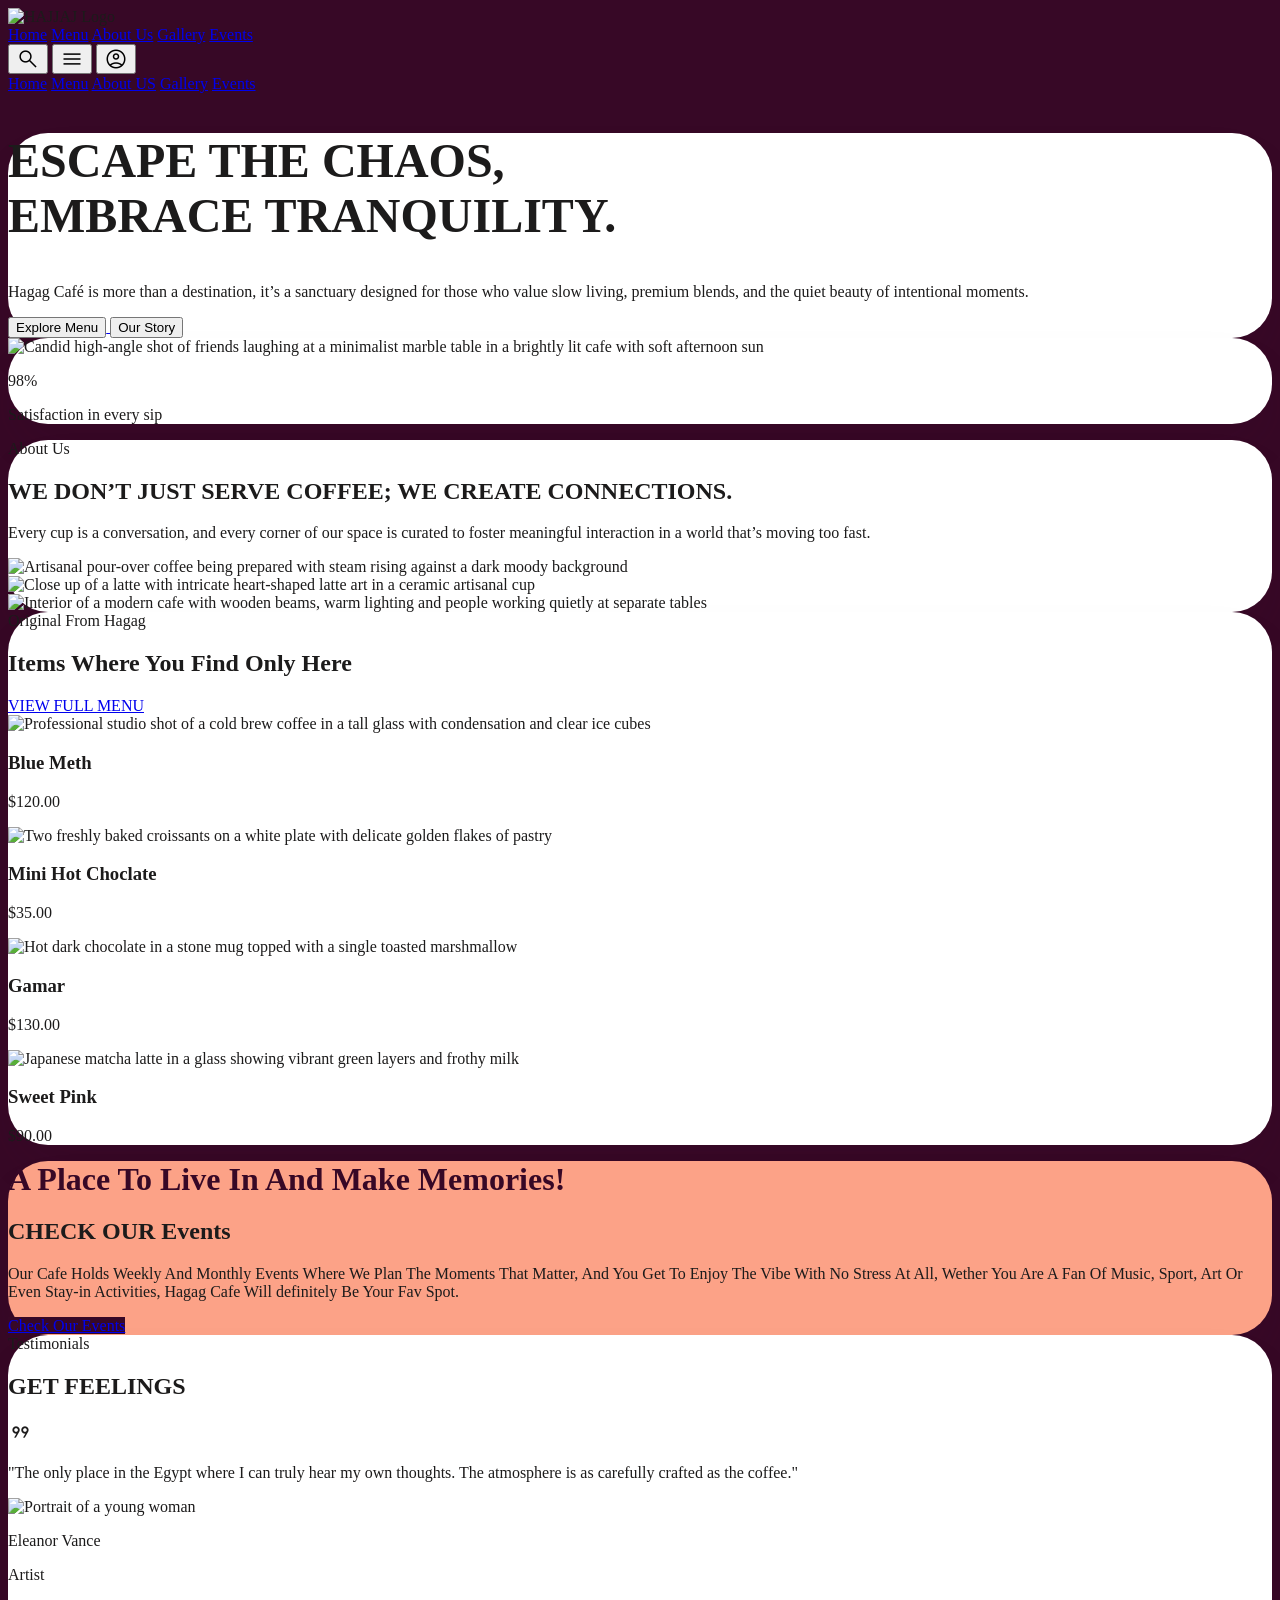
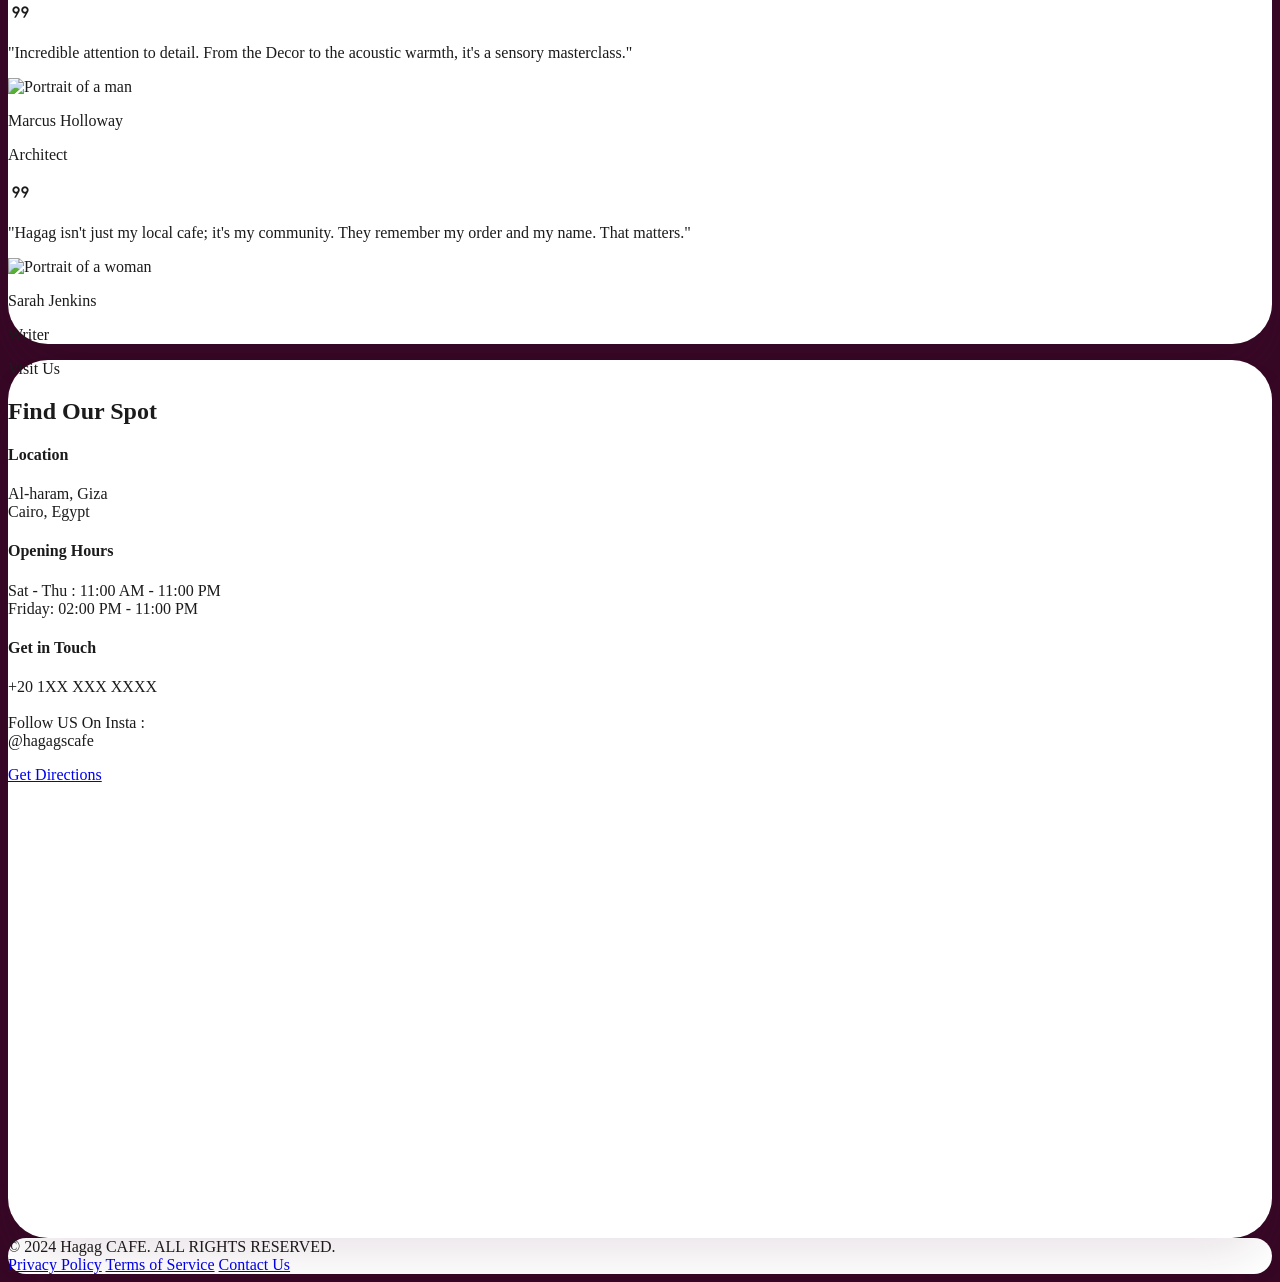
==== index.html @ 339d68f3 "Add files via upload" ====
<!DOCTYPE html>

<html class="light" lang="en"><head>
<meta charset="utf-8"/>
<meta content="width=device-width, initial-scale=1.0" name="viewport"/>
<link href="https://fonts.googleapis.com/css2?family=Epilogue:wght@100;200;300;400;600;700;800&amp;family=Be+Vietnam+Pro:wght@100;300;400;600&amp;display=swap" rel="stylesheet"/>
<link href="https://fonts.googleapis.com/css2?family=Material+Symbols+Outlined:wght,FILL@100..700,0..1&amp;display=swap" rel="stylesheet"/>
<link rel="stylesheet" type="text/css" href="styles.css">
<link rel="stylesheet" href="https://cdnjs.cloudflare.com/ajax/libs/font-awesome/7.0.1/css/all.min.css" integrity="sha512-2SwdPD6INVrV/lHTZbO2nodKhrnDdJK9/kg2XD1r9uGqPo1cUbujc+IYdlYdEErWNu69gVcYgdxlmVmzTWnetw==" crossorigin="anonymous" referrerpolicy="no-referrer" />
<script src="https://cdn.tailwindcss.com?plugins=forms,container-queries"></script>
<script id="tailwind-config">
      
    </script>
    <style>

    </style>
</head>
<body class="font-body-md selection:bg-secondary-container min-h-screen pb-12">








<!-- TopAppBar -->
<nav class="fixed top-6 left-1/2 -translate-x-1/2 w-[calc(100%-48px)] max-w-[1440px] z-[100] bg-white shadow-xl rounded-2xl border border-stone-100">
    <div class="flex justify-between items-center px-8 py-2">
        <div class="h-12 w-12 flex items-center">
            <img alt="HAJJAJ Logo" class="h-full w-auto object-contain" src="https://lh3.googleusercontent.com/aida/[base64]"/>
        </div>

        <div class="hidden md:flex items-center gap-8 font-['Epilogue'] tracking-wide uppercase text-xs">
            <a class="text-[#501E3C] dark:text-[#A67C92] font-semibold border-b border-[#501E3C] pb-1" href="index.html">Home</a>
            <a class="text-stone-500 dark:text-stone-400 hover:text-[#501E3C] transition-colors" href="menu.html">Menu</a>
            <a class="text-stone-500 dark:text-stone-400 hover:text-[#501E3C] transition-colors" href="about.html">About Us</a>
            <a class="text-stone-500 dark:text-stone-400 hover:text-[#501E3C] transition-colors" href="gallery.html">Gallery</a>
            <a class="text-stone-500 dark:text-stone-400 hover:text-[#501E3C] transition-colors" href="events.html">Events</a>
        </div>

        <div class="flex items-center gap-4">
            <button class="material-symbols-outlined text-[#501E3C] text-xl">search</button>
            <button id="menu-toggle" class="md:hidden material-symbols-outlined text-[#501E3C] text-2xl">menu</button>
            <button class="hidden md:block material-symbols-outlined text-[#501E3C] text-xl">account_circle</button>
        </div>
    </div>

    <div id="mobile-menu" class="hidden md:hidden flex-col bg-white rounded-b-2xl border-t border-stone-50 p-6 gap-4 font-['Epilogue'] tracking-wide uppercase text-xs">
        <a class="text-[#501E3C] dark:text-[#A67C92] font-bold pb-1 text-bolder" href="index.html">Home</a>
        <a class="py-2 border-b border-stone-50 text-[#501E3C]" href="menu.html">Menu</a>
        <a class="py-2 border-b border-stone-50 text-[#501E3C]" href="about.html">About US</a>
        <a class="py-2 border-b border-stone-50 text-[#501E3C]" href="gallery.html">Gallery</a>
        <a class="py-2 border-b border-stone-50 text-[#501E3C]" href="events.html">Events</a>
    </div>
</nav>




















<main class="max-w-[1440px] mx-auto px-6 pt-[120px] space-y-8">






<!-- Hero Section Split Cards -->
<div class="grid grid-cols-1 md:grid-cols-2 gap-8 ">
<section class="content-card p-12 lg:p-16 flex flex-col justify-center reveal-item-left">
<div class="space-y-8">
<h1 style="font-size: 3rem; font-weight: bolder;" class="font-headline-xl text-on-surface leading-tight">
                    ESCAPE THE <span class="text-primary italic font-light">CHAOS</span>,<br/>
                    EMBRACE TRANQUILITY.
                </h1>
<p class="font-body-lg text-on-surface-variant max-w-xl">
                    Hagag Café is more than a destination, it’s a sanctuary designed for those who value slow living, premium blends, and the quiet beauty of intentional moments.
                </p>
<div class="flex flex-wrap gap-4 pt-4">
<a href="menu.html">
    <button class="bg-primary text-on-primary px-10 py-5 rounded-full font-label-md hover:opacity-90 transition-all uppercase tracking-widest text-sm">Explore Menu</button>
</a>
<a href="about.html">
<button class="border border-secondary text-secondary px-10 py-5 rounded-full font-label-md hover:bg-secondary/5 transition-all uppercase tracking-widest text-sm">Our Story</button>
</a>
</div>
</div>
</section>
<section class="content-card overflow-hidden reveal-item-right">
<div class="h-full w-full relative group">
<img alt="Candid high-angle shot of friends laughing at a minimalist marble table in a brightly lit cafe with soft afternoon sun" class="w-full h-full object-cover min-h-[500px]" src="https://lh3.googleusercontent.com/aida-public/[base64]"/>
<div class="absolute bottom-8 left-8 bg-white/90 backdrop-blur-md p-6 rounded-2xl shadow-2xl max-w-xs hidden lg:block border border-stone-100">
<p class="font-headline-md text-primary leading-none">98%</p>
<p class="font-label-md text-stone-500 mt-2 uppercase tracking-tighter text-xs">Satisfaction in every sip</p>
</div>
</div>
</section>
</div>















<!-- Connection Section Card -->
<section class="content-card p-12 lg:p-20 reveal-item-bottom">
<div class="grid grid-cols-12 gap-8 items-center">
<div class="col-span-12 md:col-span-5 space-y-6">
<span class="font-label-md text-secondary uppercase tracking-widest mb-2 block">About Us</span>
<h2 class="font-headline-lg text-on-surface uppercase">WE DON’T JUST SERVE COFFEE; WE CREATE CONNECTIONS.</h2>
<p class="font-body-md text-on-surface-variant">Every cup is a conversation, and every corner of our space is curated to foster meaningful interaction in a world that’s moving too fast.</p>
</div>
<div class="col-span-12 md:col-span-7 grid grid-cols-2 gap-4">
<div class="space-y-4 pt-12">
<div class="rounded-2xl overflow-hidden h-64">
<img alt="Artisanal pour-over coffee being prepared with steam rising against a dark moody background" class="w-full h-full object-cover" src="https://lh3.googleusercontent.com/aida-public/[base64]"/>
</div>
<div class="rounded-2xl overflow-hidden h-80">
<img alt="Close up of a latte with intricate heart-shaped latte art in a ceramic artisanal cup" class="w-full h-full object-cover" src="https://lh3.googleusercontent.com/aida-public/[base64]"/>
</div>
</div>
<div class="space-y-4">
<div class="rounded-2xl overflow-hidden h-96">
<img alt="Interior of a modern cafe with wooden beams, warm lighting and people working quietly at separate tables" class="w-full h-full object-cover" src="https://lh3.googleusercontent.com/aida-public/[base64]"/>
</div>
</div>
</div>
</div>
</section>








<!-- Menu Section Card -->
<section class="content-card p-12 lg:p-20 reveal-item-left">
<div class="flex justify-between items-end mb-12">
<div>
<span class="font-label-md text-secondary uppercase tracking-widest mb-4 block">Original From Hagag</span>
<h2 class="font-headline-lg text-on-surface">Items Where You Find Only Here</h2>
</div>
<a class="font-label-md text-primary border-b border-primary pb-1 hover:opacity-70 text-xs" href="menu.html">VIEW FULL MENU</a>
</div>
<div class="grid grid-cols-1 md:grid-cols-2 lg:grid-cols-4 gap-8">
<div class="group text-center">
<div class="w-full aspect-square rounded-full overflow-hidden mb-6 bg-surface-container-low border-8 border-stone-50 shadow-sm transition-transform group-hover:scale-105 duration-500">
<img alt="Professional studio shot of a cold brew coffee in a tall glass with condensation and clear ice cubes" class="w-full h-full object-cover" src="https://lh3.googleusercontent.com/aida-public/[base64]"/>
</div>
<h3 class="font-headline-md text-lg mb-2">Blue Meth</h3>
<p class="font-label-md text-secondary mb-4">$120.00</p>
</div>
<div class="group text-center">
<div class="w-full aspect-square rounded-full overflow-hidden mb-6 bg-surface-container-low border-8 border-stone-50 shadow-sm transition-transform group-hover:scale-105 duration-500">
<img alt="Two freshly baked croissants on a white plate with delicate golden flakes of pastry" class="w-full h-full object-cover" src="https://lh3.googleusercontent.com/aida-public/[base64]"/>
</div>
<h3 class="font-headline-md text-lg mb-2">Mini Hot Choclate</h3>
<p class="font-label-md text-secondary mb-4">$35.00</p>
</div>
<div class="group text-center">
<div class="w-full aspect-square rounded-full overflow-hidden mb-6 bg-surface-container-low border-8 border-stone-50 shadow-sm transition-transform group-hover:scale-105 duration-500">
<img alt="Hot dark chocolate in a stone mug topped with a single toasted marshmallow" class="w-full h-full object-cover" src="https://lh3.googleusercontent.com/aida-public/[base64]"/>
</div>
<h3 class="font-headline-md text-lg mb-2">Gamar</h3>
<p class="font-label-md text-secondary mb-4">$130.00</p>
</div>
<div class="group text-center">
<div class="w-full aspect-square rounded-full overflow-hidden mb-6 bg-surface-container-low border-8 border-stone-50 shadow-sm transition-transform group-hover:scale-105 duration-500">
<img alt="Japanese matcha latte in a glass showing vibrant green layers and frothy milk" class="w-full h-full object-cover" src="https://lh3.googleusercontent.com/aida-public/[base64]"/>
</div>
<h3 class="font-headline-md text-lg mb-2">Sweet Pink</h3>
<p class="font-label-md text-secondary mb-4">$90.00</p>
</div>
</div>
</section>















<section  style="background-color: #fca287;" class="content-card p-12 lg:p-16 flex flex-col justify-center reveal-item-right">
<div class="space-y-8">

<span class="font-label-md text-secondary-container uppercase tracking-widest " style="color:#370826; font-weight: bold; font-size: 2rem;">A Place To Live In And Make Memories!</span>
<h2 class="font-headline-lg">CHECK OUR Events</h2>
<p class="font-body-lg">Our Cafe Holds Weekly And Monthly Events Where We Plan The Moments That Matter, And You Get To Enjoy The Vibe With No Stress At All, Wether You Are A Fan Of Music, Sport, Art Or Even Stay-in Activities, Hagag Cafe Will definitely Be Your Fav Spot.</p>
<div><a href="events.html" style="background-color:#370826!important;" class="mt-5 px-10 py-5 rounded-full text-white font-label-md uppercase  text-xs">Check Our Events</a></div>
<!-- <a href="events.html" style="background-color:#370826!important;" class="mt-5 px-10 py-5 rounded-full text-white font-label-md uppercase  text-xs">Check Our Events</a> -->
</div>

</section>

</div>
























<!-- Testimonials Section Card -->
<section class="content-card p-12 lg:p-20 reveal-item-top">
<div class="text-center mb-16">
<span class="font-label-md text-secondary uppercase tracking-widest mb-4 block">Testimonials</span>
<h2 class="font-headline-lg text-on-surface uppercase mb-4">GET FEELINGS</h2>
<div class="w-16 h-1 bg-primary mx-auto"></div>
</div>
<div class="grid grid-cols-1 md:grid-cols-3 gap-8">
<div class="bg-stone-50 p-8 rounded-2xl flex flex-col justify-between border border-stone-100">
<div>
<span class="material-symbols-outlined text-secondary text-4xl mb-6">format_quote</span>
<p class="font-body-lg text-on-surface mb-8 italic text-base leading-relaxed">"The only place in the Egypt where I can truly hear my own thoughts. The atmosphere is as carefully crafted as the coffee."</p>
</div>
<div class="flex items-center gap-4">
<div class="w-10 h-10 rounded-full overflow-hidden">
<img alt="Portrait of a young woman" class="w-full h-full object-cover" src="https://lh3.googleusercontent.com/aida-public/[base64]"/>
</div>
<div>
<p class="font-label-md text-sm">Eleanor Vance</p>
<p class="text-[10px] text-stone-400 uppercase tracking-widest">Artist</p>
</div>
</div>
</div>
<div class="bg-stone-50 p-8 rounded-2xl flex flex-col justify-between border border-stone-100">
<div>
<span class="material-symbols-outlined text-secondary text-4xl mb-6">format_quote</span>
<p class="font-body-lg text-on-surface mb-8 italic text-base leading-relaxed">"Incredible attention to detail. From the Decor to the acoustic warmth, it's a sensory masterclass."</p>
</div>
<div class="flex items-center gap-4">
<div class="w-10 h-10 rounded-full overflow-hidden">
<img alt="Portrait of a man" class="w-full h-full object-cover" src="https://lh3.googleusercontent.com/aida-public/[base64]"/>
</div>
<div>
<p class="font-label-md text-sm">Marcus Holloway</p>
<p class="text-[10px] text-stone-400 uppercase tracking-widest">Architect</p>
</div>
</div>
</div>
<div class="bg-stone-50 p-8 rounded-2xl flex flex-col justify-between border border-stone-100">
<div>
<span class="material-symbols-outlined text-secondary text-4xl mb-6">format_quote</span>
<p class="font-body-lg text-on-surface mb-8 italic text-base leading-relaxed">"Hagag isn't just my local cafe; it's my community. They remember my order and my name. That matters."</p>
</div>
<div class="flex items-center gap-4">
<div class="w-10 h-10 rounded-full overflow-hidden">
<img alt="Portrait of a woman" class="w-full h-full object-cover" src="https://lh3.googleusercontent.com/aida-public/[base64]"/>
</div>
<div>
<p class="font-label-md text-sm">Sarah Jenkins</p>
<p class="text-[10px] text-stone-400 uppercase tracking-widest">Writer</p>
</div>
</div>
</div>
</div>
</section>


<section class="content-card overflow-hidden reveal-item-top">
    <div class="grid grid-cols-1 md:grid-cols-12">
        
        <div class="md:col-span-5 p-12 lg:p-16 flex flex-col justify-center space-y-8 bg-white">
            <div>
                <span class="font-label-md text-secondary uppercase tracking-widest mb-4 block">Visit Us</span>
                <h2 class="font-headline-lg text-primary uppercase">Find Our Spot</h2>
                <div class="w-12 h-1 bg-[#fca287] mt-2"></div>
            </div>

            <div class="space-y-6">
                <div class="flex items-start gap-4">
                    <i class="fa-solid fa-location-dot mt-1 text-secondary"></i>
                    <div>
                        <h4 class="font-bold text-primary">Location</h4>
                        <p class="text-sm text-on-surface-variant">Al-haram, Giza<br>Cairo, Egypt</p>
                    </div>
                </div>

                <div class="flex items-start gap-4">
                    <i class="fa-solid fa-clock mt-1 text-secondary"></i>
                    <div>
                        <h4 class="font-bold text-primary">Opening Hours</h4>
                        <p class="text-sm text-on-surface-variant">Sat - Thu : 11:00 AM - 11:00 PM<br>Friday: 02:00 PM - 11:00 PM</p>
                    </div>
                </div>

                <div class="flex items-start gap-4">
                    <i class="fa-solid fa-phone mt-1 text-secondary"></i>
                    <div>
                        <h4 class="font-bold text-primary">Get in Touch</h4>
                        <p class="text-sm text-on-surface-variant">+20 1XX XXX XXXX<br><br>Follow US On Insta :<br>@hagagscafe</p>
                    </div>
                </div>
            </div>

            <div class="pt-4">
                <a href="https://maps.app.goo.gl/oN5rKAuUATRTzXdHA" target="_blank" class="inline-flex items-center gap-2 bg-[#370826] text-white px-8 py-4 rounded-full font-label-md uppercase text-xs transition-transform hover:scale-105">
                    <i class="fa-solid fa-route"></i>
                    Get Directions
                </a>
            </div>
        </div>

        <div class="md:col-span-7 h-[400px] md:h-auto min-h-[400px] relative">
            <iframe class="absolute inset-0 w-full h-full grayscale-[0.2] contrast-[1.1]" src="https://www.google.com/maps/embed?pb=!1m18!1m12!1m3!1d3455.071446991626!2d31.193188499999998!3d30.0061048!2m3!1f0!2f0!3f0!3m2!1i1024!2i768!4f13.1!3m3!1m2!1s0x14584729bea5f99f%3A0x68ed12774ddf47b0!2sHagag&#39;s%20cafe!5e0!3m2!1sen!2seg!4v1777035292216!5m2!1sen!2seg" width="600" height="450" style="border:0;" allowfullscreen="" loading="lazy" referrerpolicy="no-referrer-when-downgrade"></iframe>
            
        </div>

    </div>
</section>


</main>



<!-- Footer Card -->
<footer class="max-w-[1440px] mx-auto px-6 mt-8">
<div class="content-card px-12 py-10 flex flex-col md:flex-row justify-between items-center gap-8">
<div class="font-['Epilogue'] text-[10px] tracking-widest uppercase text-stone-400">© 2024 Hagag CAFE. ALL RIGHTS RESERVED.</div>
<div class="flex gap-8 font-['Epilogue'] text-[10px] tracking-widest uppercase text-[#501E3C]">
<a class="hover:text-black transition-colors" href="#">Privacy Policy</a>
<a class="hover:text-black transition-colors" href="#">Terms of Service</a>
<a class="hover:text-black transition-colors" href="#">Contact Us</a>
</div>
<div class="flex gap-6">
<a href="https://www.instagram.com/hagagscafe?utm_source=ig_web_button_share_sheet&igsh=ZDNlZDc0MzIxNw==" target="_blank"><i class="fa-brands fa-2x fa-instagram"></i></a>
<i class="fa-solid fa-share-nodes fa-2x"></i>
</div>
</div>
</footer>


<script src="scripts.js"></script>
<script>
    



    const menuToggle = document.getElementById('menu-toggle');
const mobileMenu = document.getElementById('mobile-menu');

menuToggle.addEventListener('click', () => {
    mobileMenu.classList.toggle('hidden');
    mobileMenu.classList.toggle('flex');
    
    // Optional: Change icon to 'close' when menu is open
    menuToggle.textContent = mobileMenu.classList.contains('hidden') ? 'menu' : 'close';
});





const tabBtns = document.querySelectorAll('.menu-tab-btn');
const menuItems = document.querySelectorAll('.menu-item');

tabBtns.forEach(btn => {
    btn.addEventListener('click', () => {
        // 1. Update Button Styles
        tabBtns.forEach(b => b.classList.remove('text-white', 'font-semibold', 'border-b-2', 'border-white'));
        tabBtns.forEach(b => b.classList.add('text-stone-400'));
        
        btn.classList.remove('text-stone-400');
        btn.classList.add('text-white', 'font-semibold', 'border-b-2', 'border-white');

        // 2. Filter Logic
        const target = btn.getAttribute('data-target');

        menuItems.forEach(item => {
            if (target === 'all' || item.getAttribute('data-category') === target) {
                item.style.display = 'block';
                // Add a little fade-in effect
                item.style.opacity = '0';
                setTimeout(() => { item.style.opacity = '1'; }, 10);
            } else {
                item.style.display = 'none';
            }
        });
    });
});



</script>
</body></html>
---- styles.css ----
body { 
        background-color: rgb(55 8 38 / var(--tw-bg-opacity, 1));
        color: #1c1b1b;
        overflow-x: hidden;
   }
        .material-symbols-outlined { font-variation-settings: 'FILL' 0, 'wght' 300, 'GRAD' 0, 'opsz' 24; }
        .glass-nav { backdrop-filter: blur(10px); }
        .image-card-shadow { box-shadow: 0 20px 40px -20px rgba(55, 8, 38, 0.05); }
        .content-card { 
    background-color: #ffffff; 
    border-radius: 2.5rem; 
    /* Change 'hidden' to 'visible' so sticky works */
    overflow: visible; 
    box-shadow: 0 25px 50px -12px rgba(55, 8, 38, 0.12);
}

        /* Animation Styles */
        .reveal {
            opacity: 0;
            transition: all 1s cubic-bezier(0.25, 0.46, 0.45, 0.94);
        }

        .reveal.active {
            opacity: 1;
            transform: translate(0, 0);
        }


.menu-item { transition: opacity 0.4s ease-in-out; }

        /* Hide scrollbar for Chrome, Safari and Opera */
.no-scrollbar::-webkit-scrollbar {
    display: none;
}
/* Hide scrollbar for IE, Edge and Firefox */
.no-scrollbar {
    -ms-overflow-style: none;  /* IE and Edge */
    scrollbar-width: none;  /* Firefox */
}


        /* The initial state: invisible and shifted down */
.reveal-item-left {
  opacity: 0;
  transform: translateX(-120px);
  transition: all 0.8s ease-out;
}

/* The active state: fully visible and in position */
.reveal-item-left.active {
  opacity: 1;
  transform: translateX(0);
}


.reveal-item-right {
  opacity: 0;
  transform: translateX(120px);
  transition: all 1.2s ease-out;
}

/* The active state: fully visible and in position */
.reveal-item-right.active {
  opacity: 1;
  transform: translateX(0);
}


.reveal-item-top {
  opacity: 0;
  transform: translateY(120px);
  transition: all 1.2s ease-out;
}

/* The active state: fully visible and in position */
.reveal-item-top.active {
  opacity: 1;
  transform: translateY(0);
}


.reveal-item-bottom {
  opacity: 0;
  transform: translateY(-120px);
  transition: all 1.2s ease-out;
}

/* The active state: fully visible and in position */
.reveal-item-bottom.active {
  opacity: 1;
  transform: translateY(0);
}
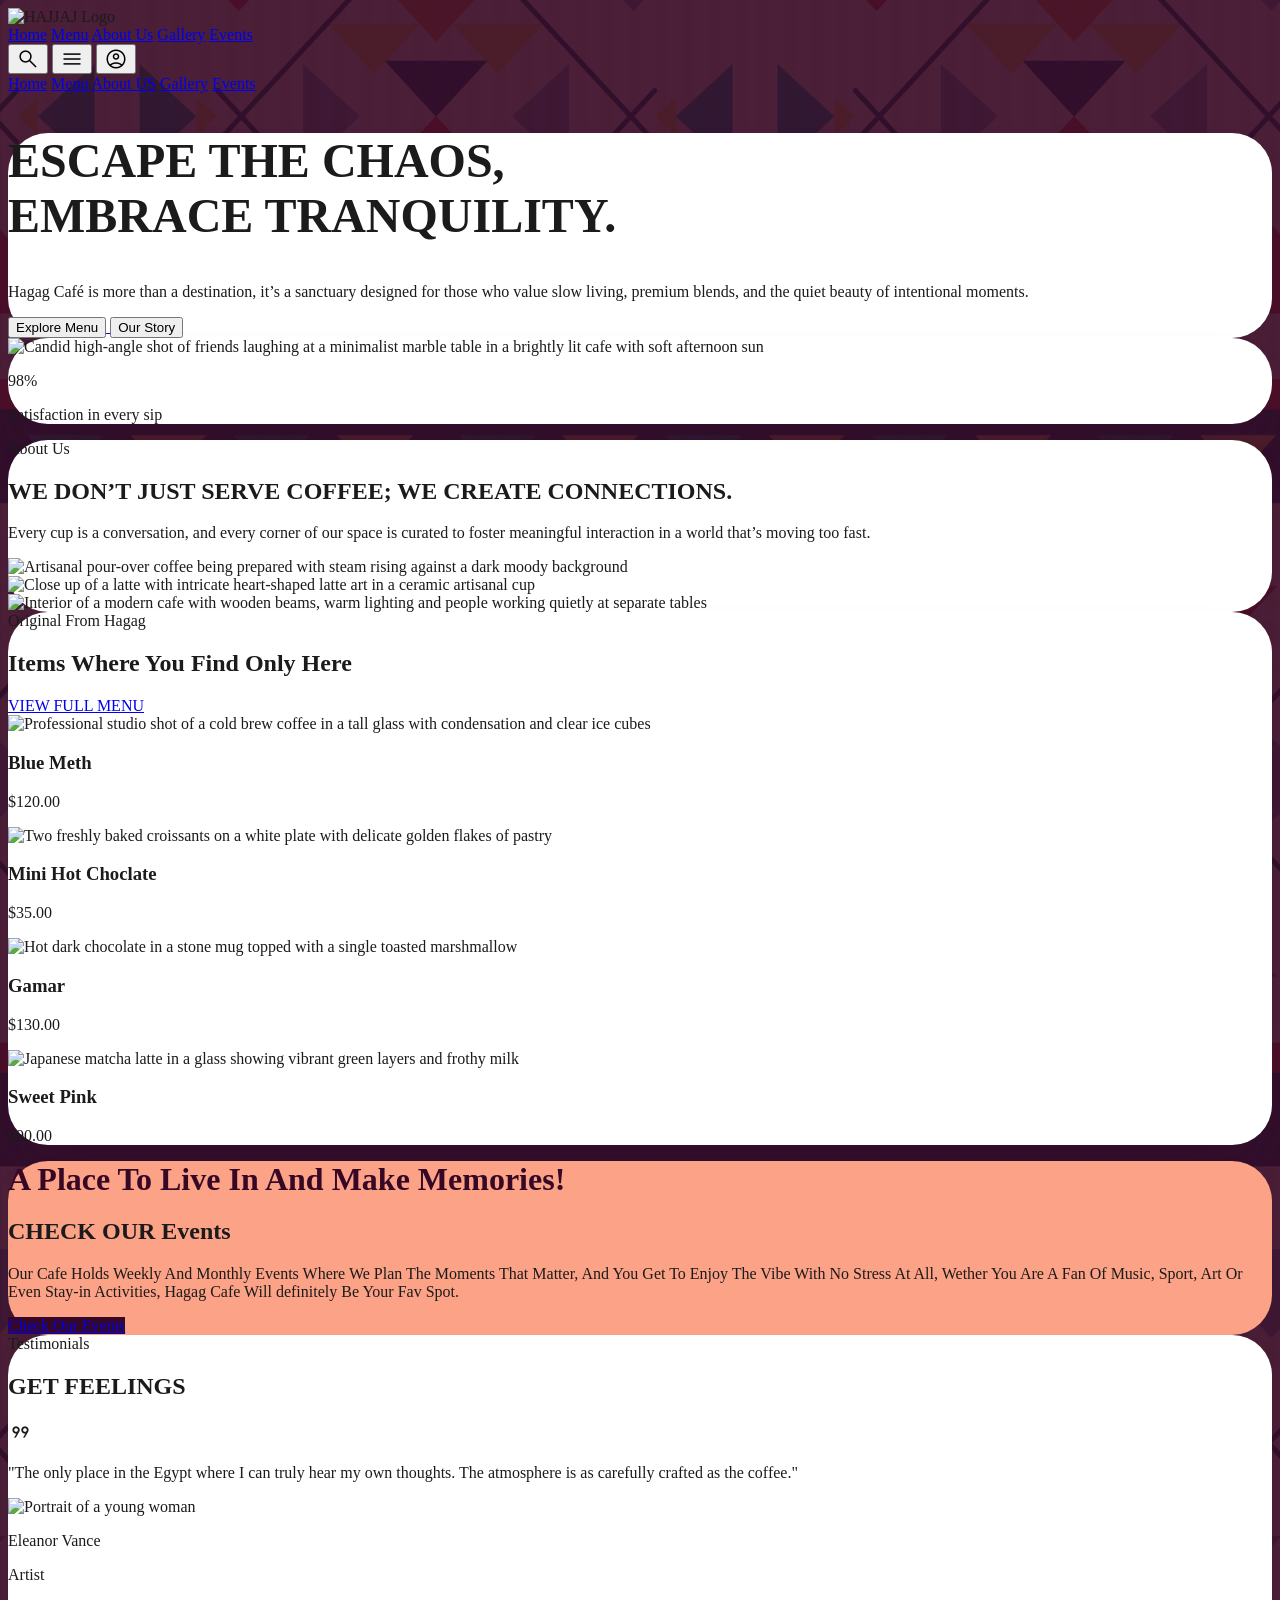
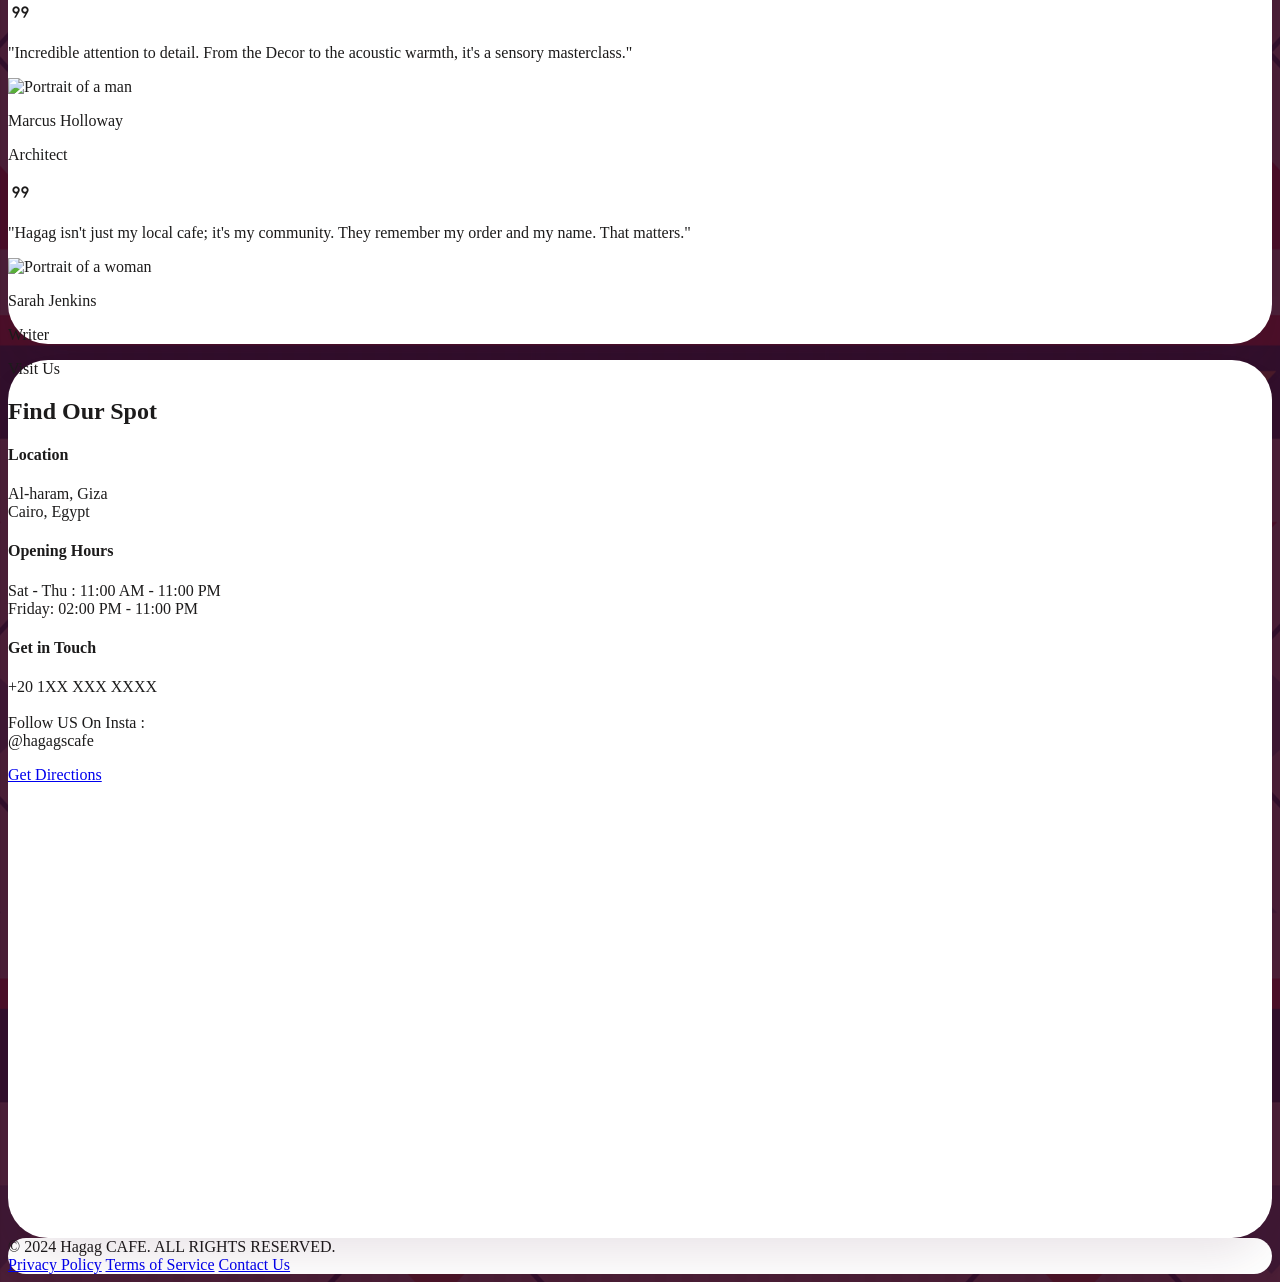
==== commit d2acf46f: "gp" ====
--- a/index.html
+++ b/index.html
@@ -15,7 +15,7 @@
 
     </style>
 </head>
-<body class="font-body-md selection:bg-secondary-container min-h-screen pb-12">
+<body class="font-body-md selection:bg-secondary-container min-h-screen pb-12" style="background: url('bg.png');">
 
 
 
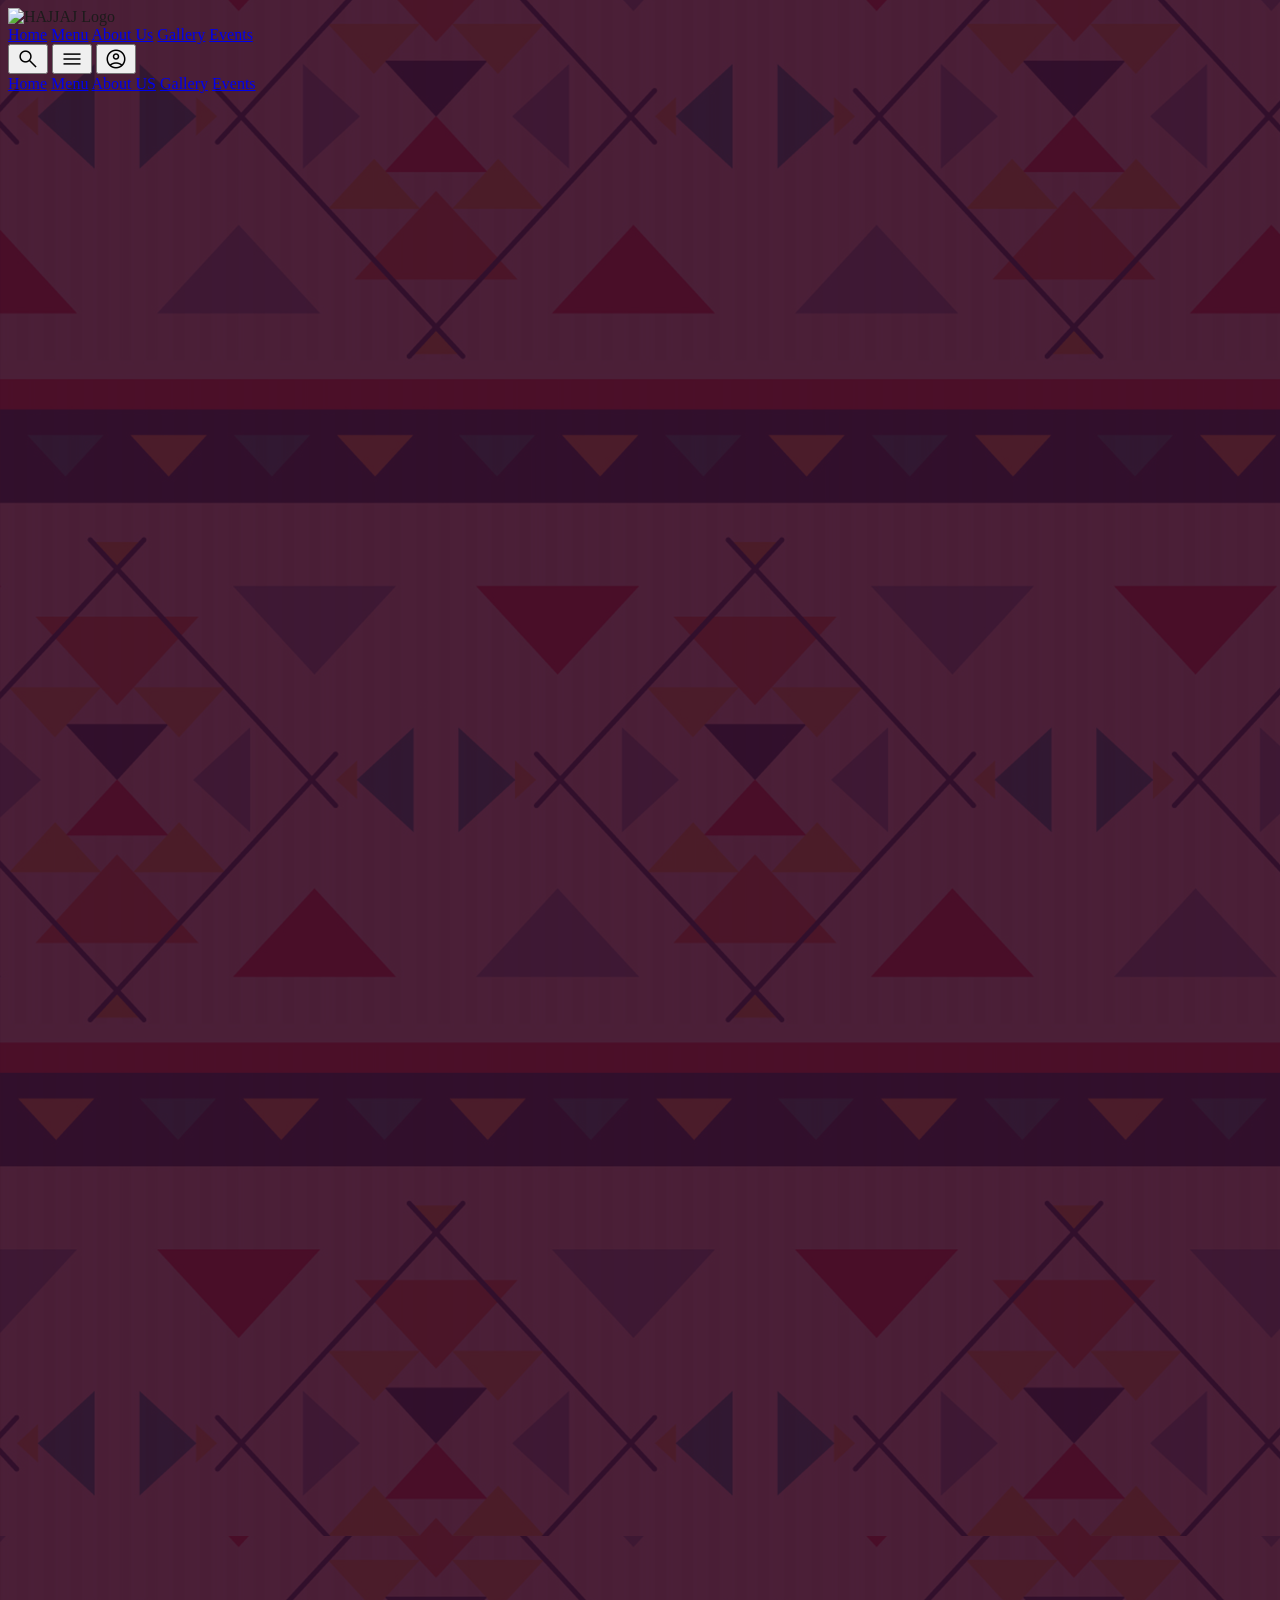
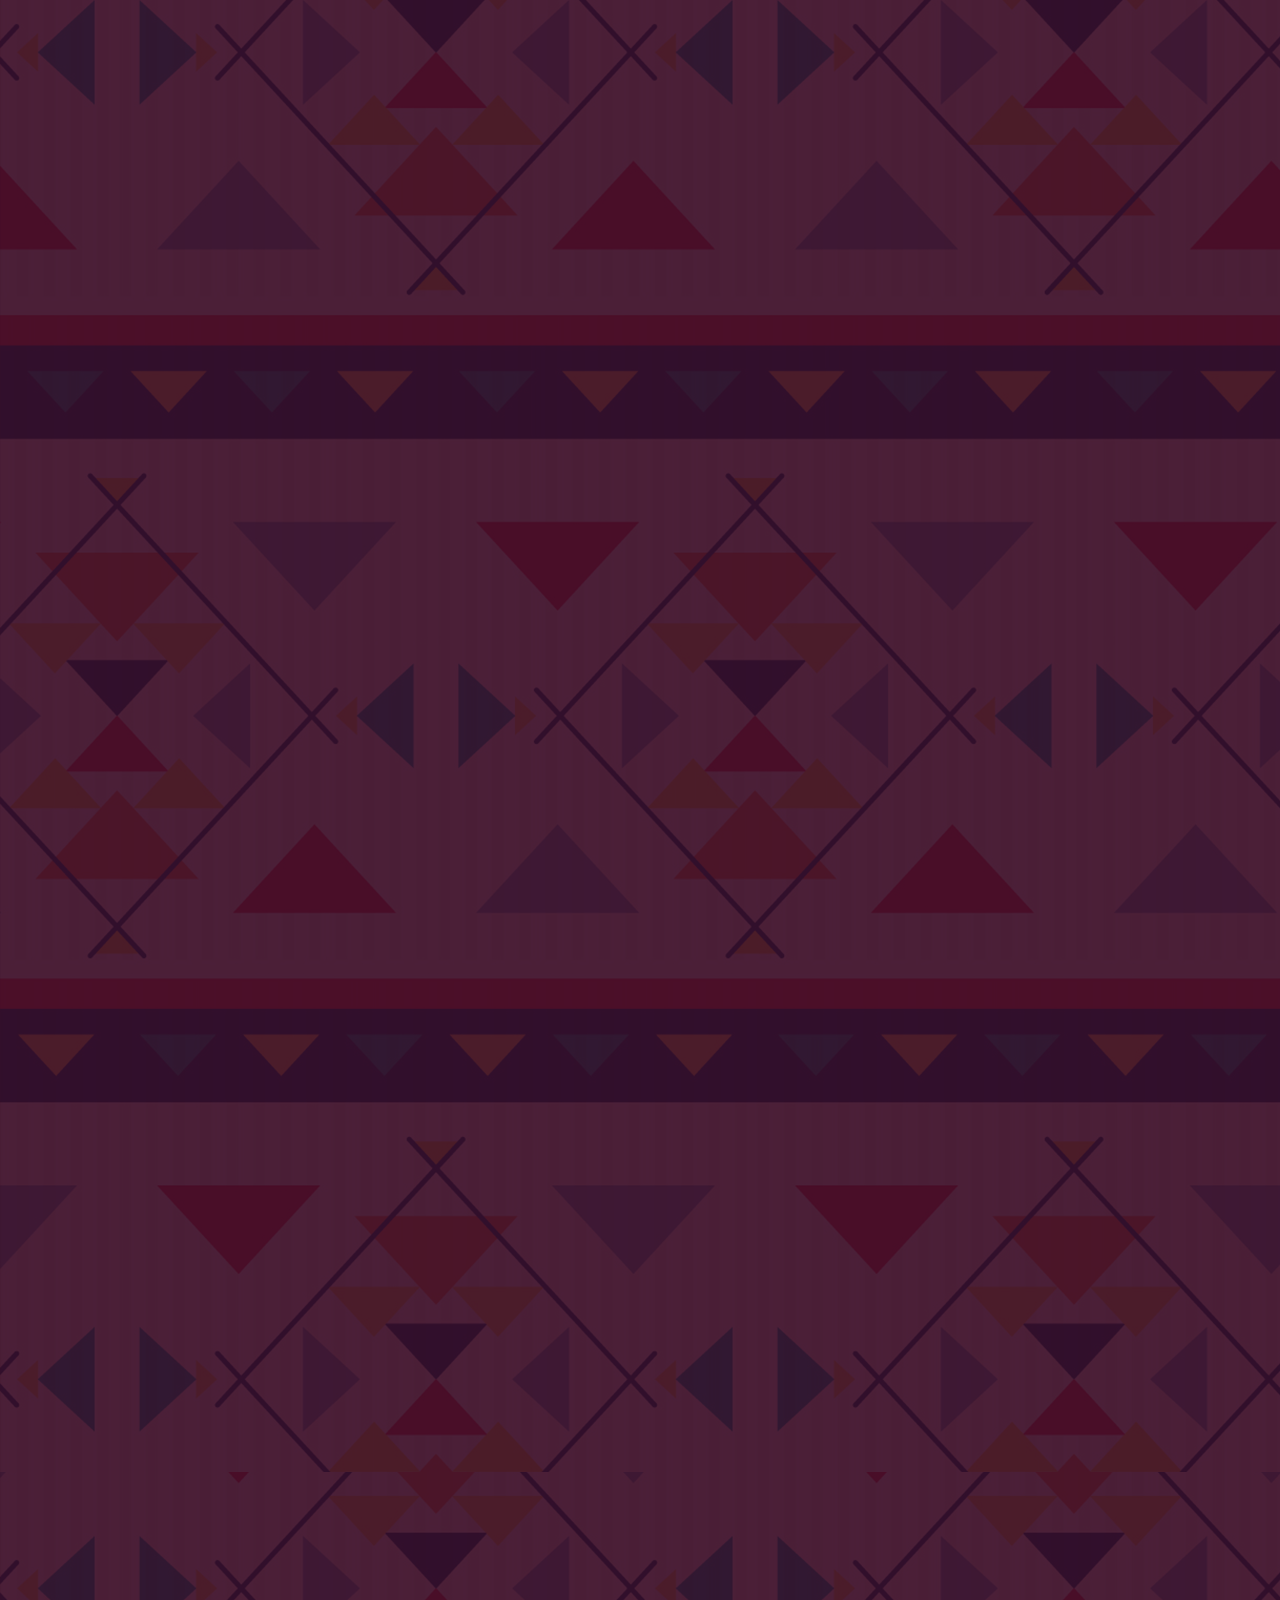
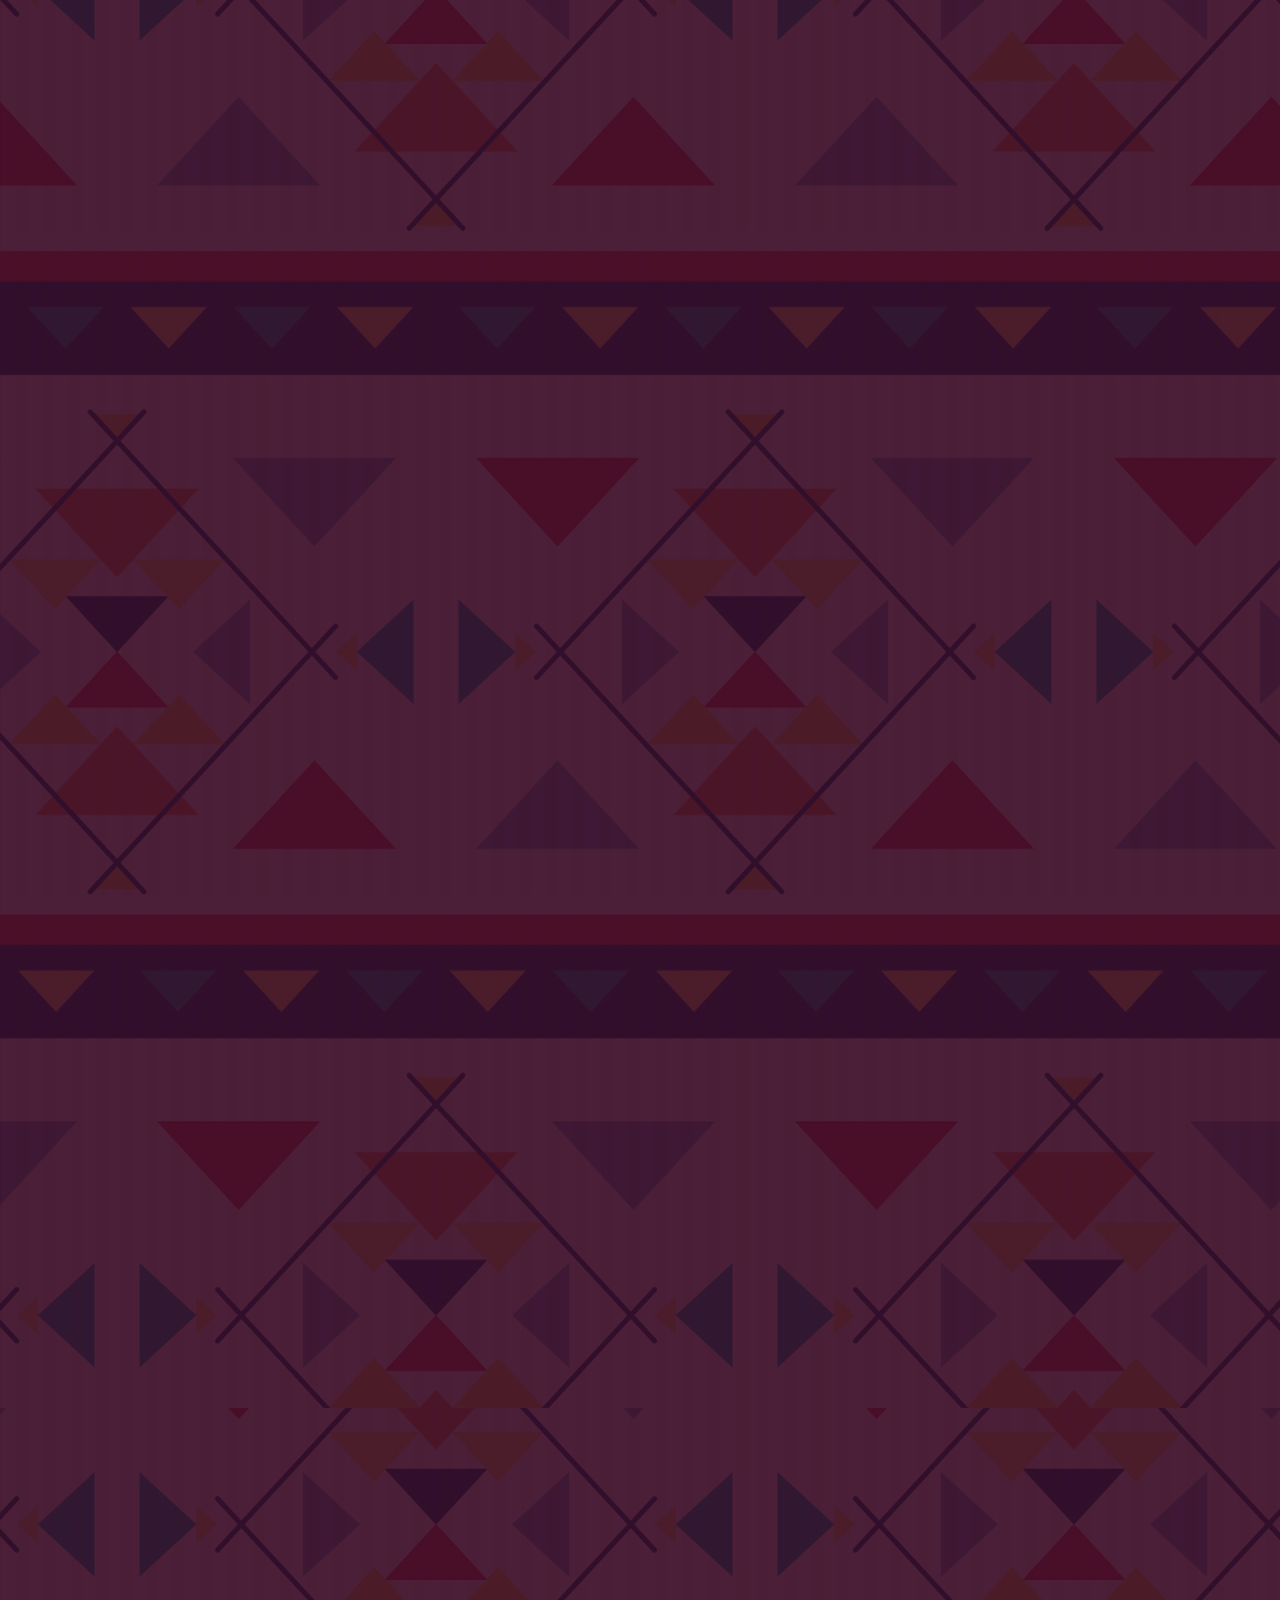
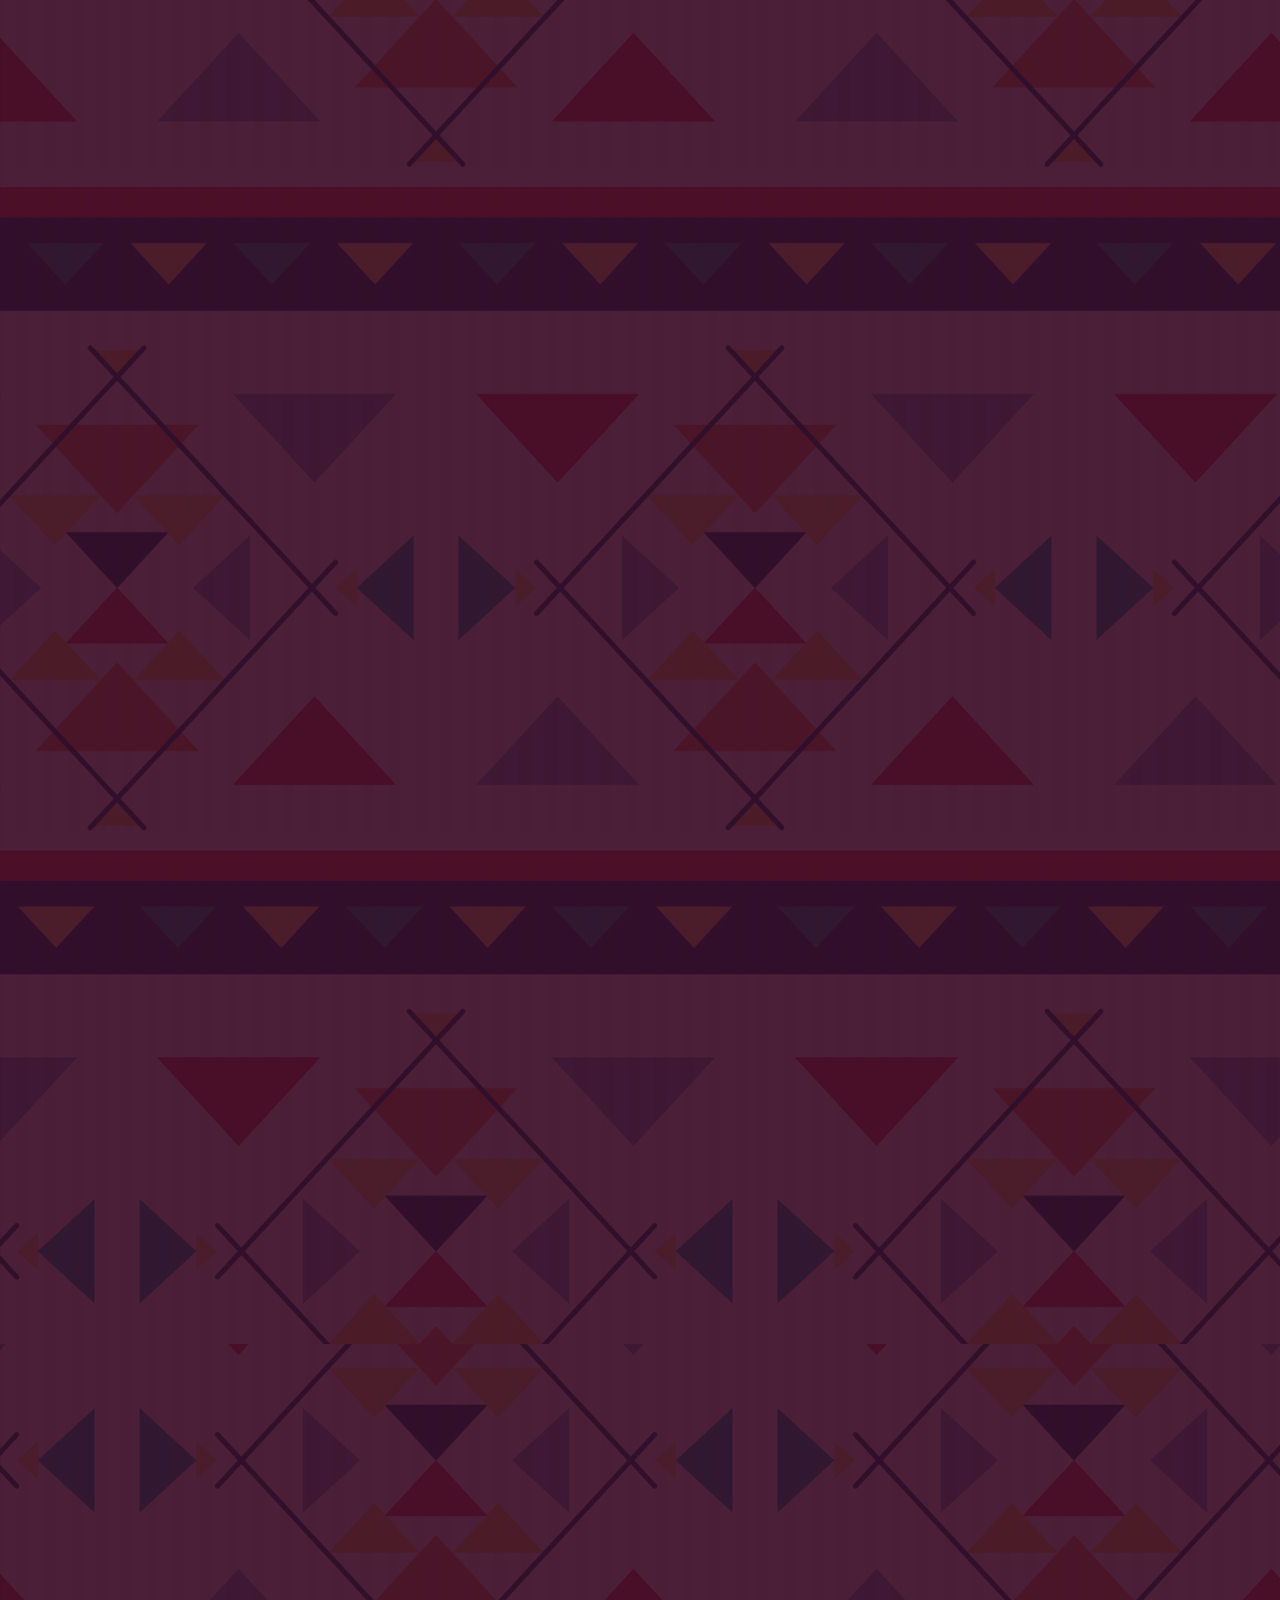
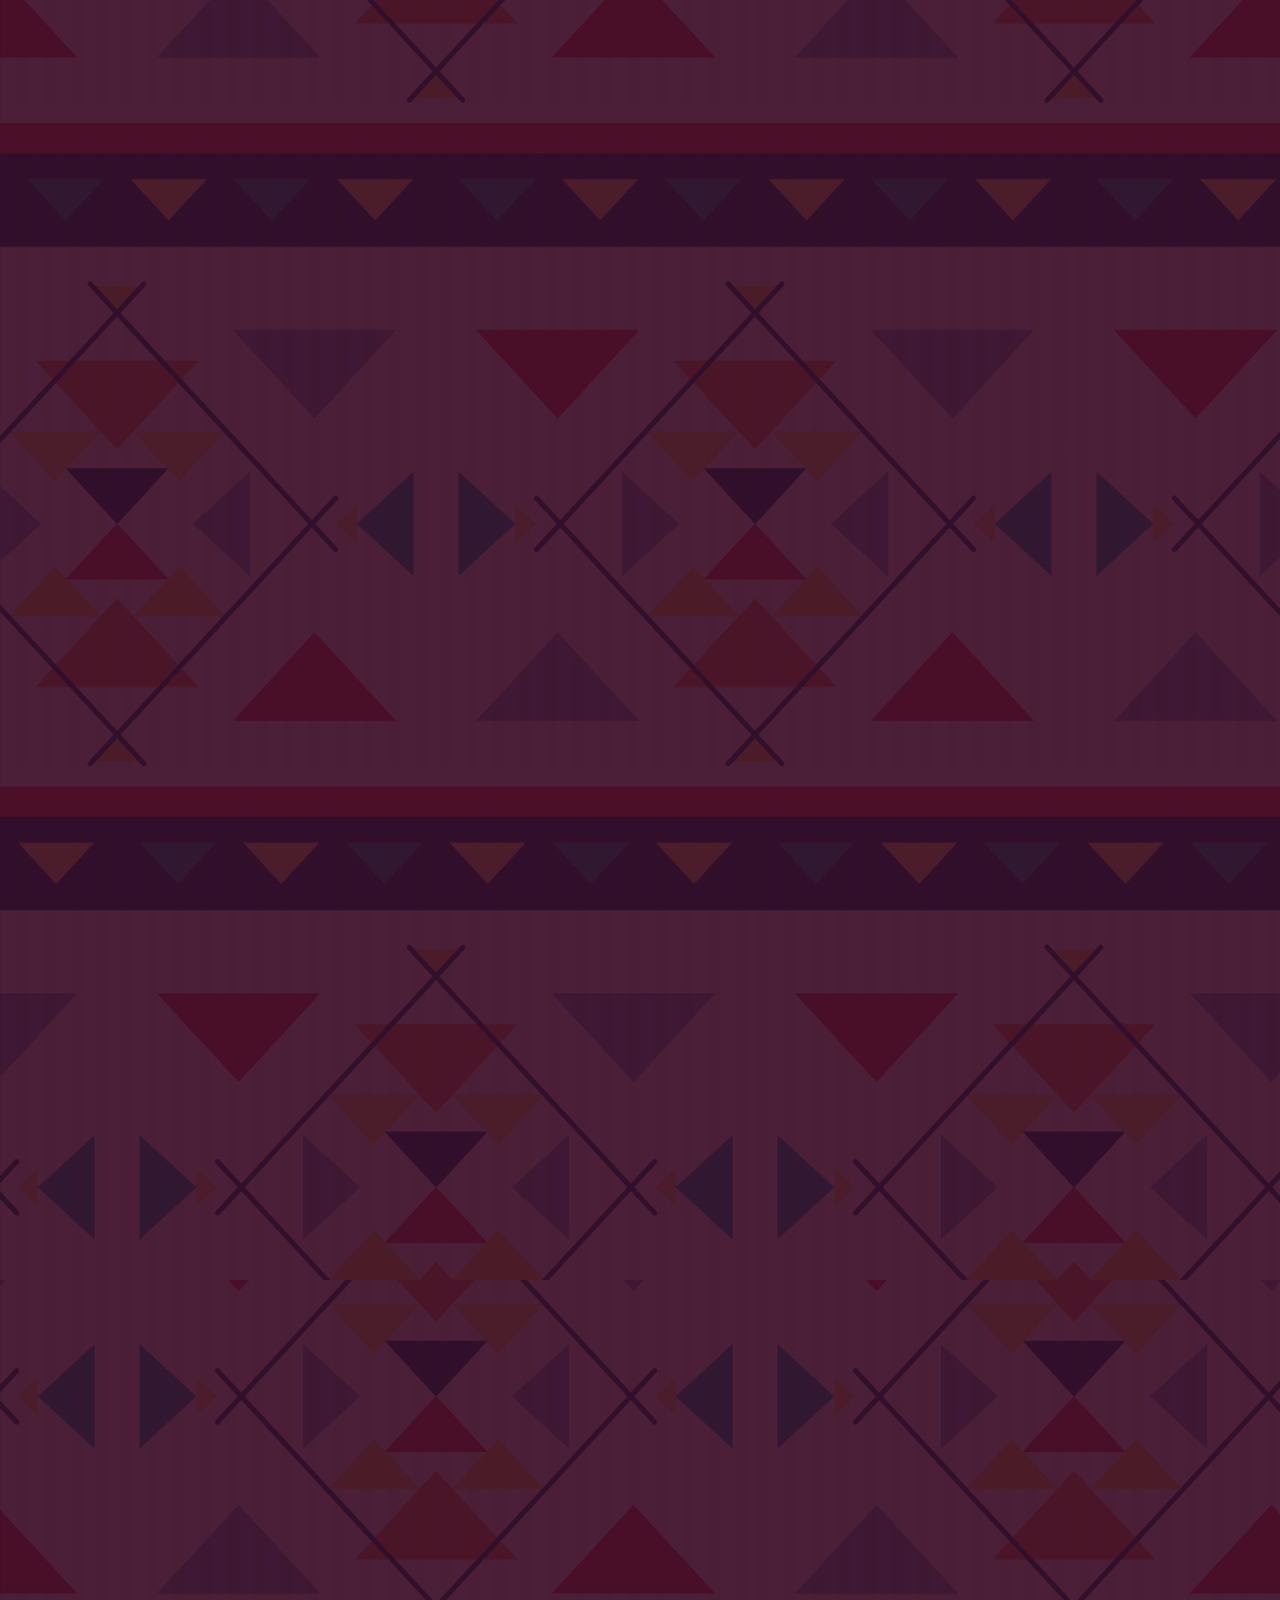
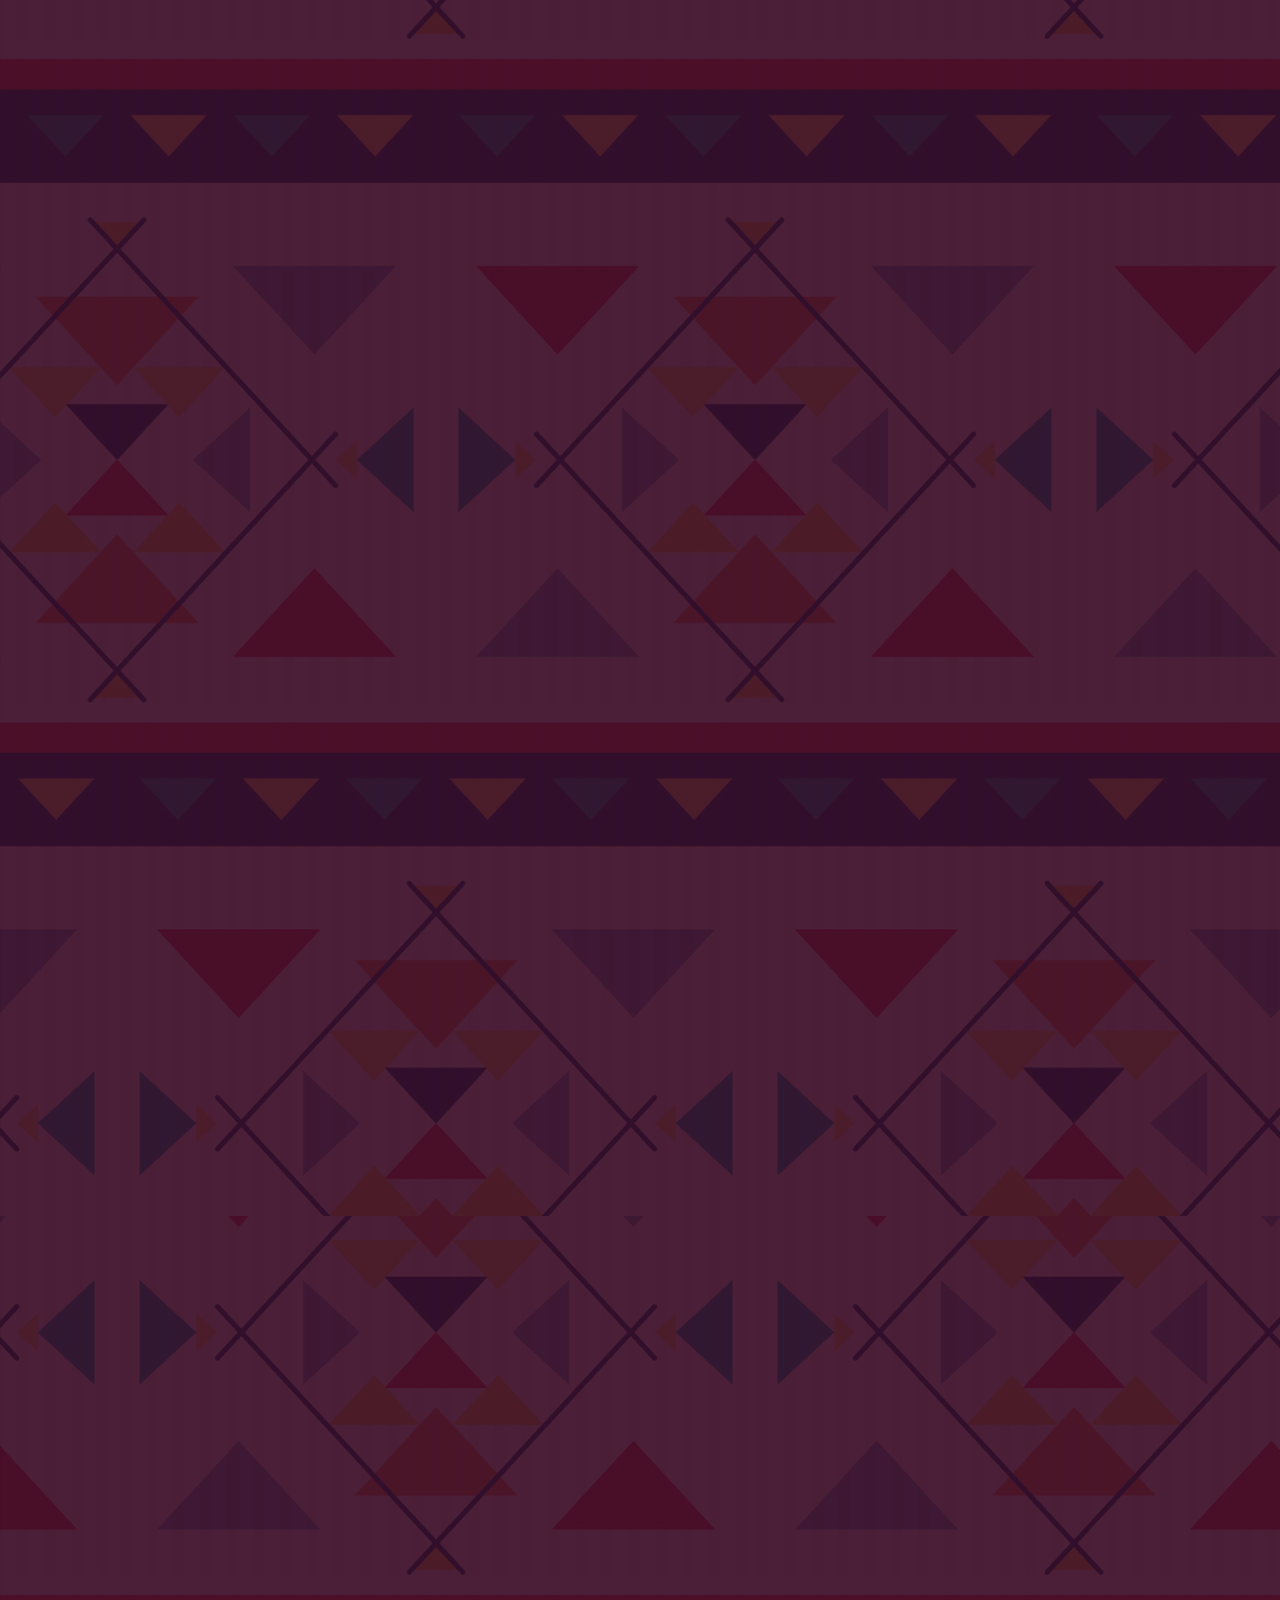
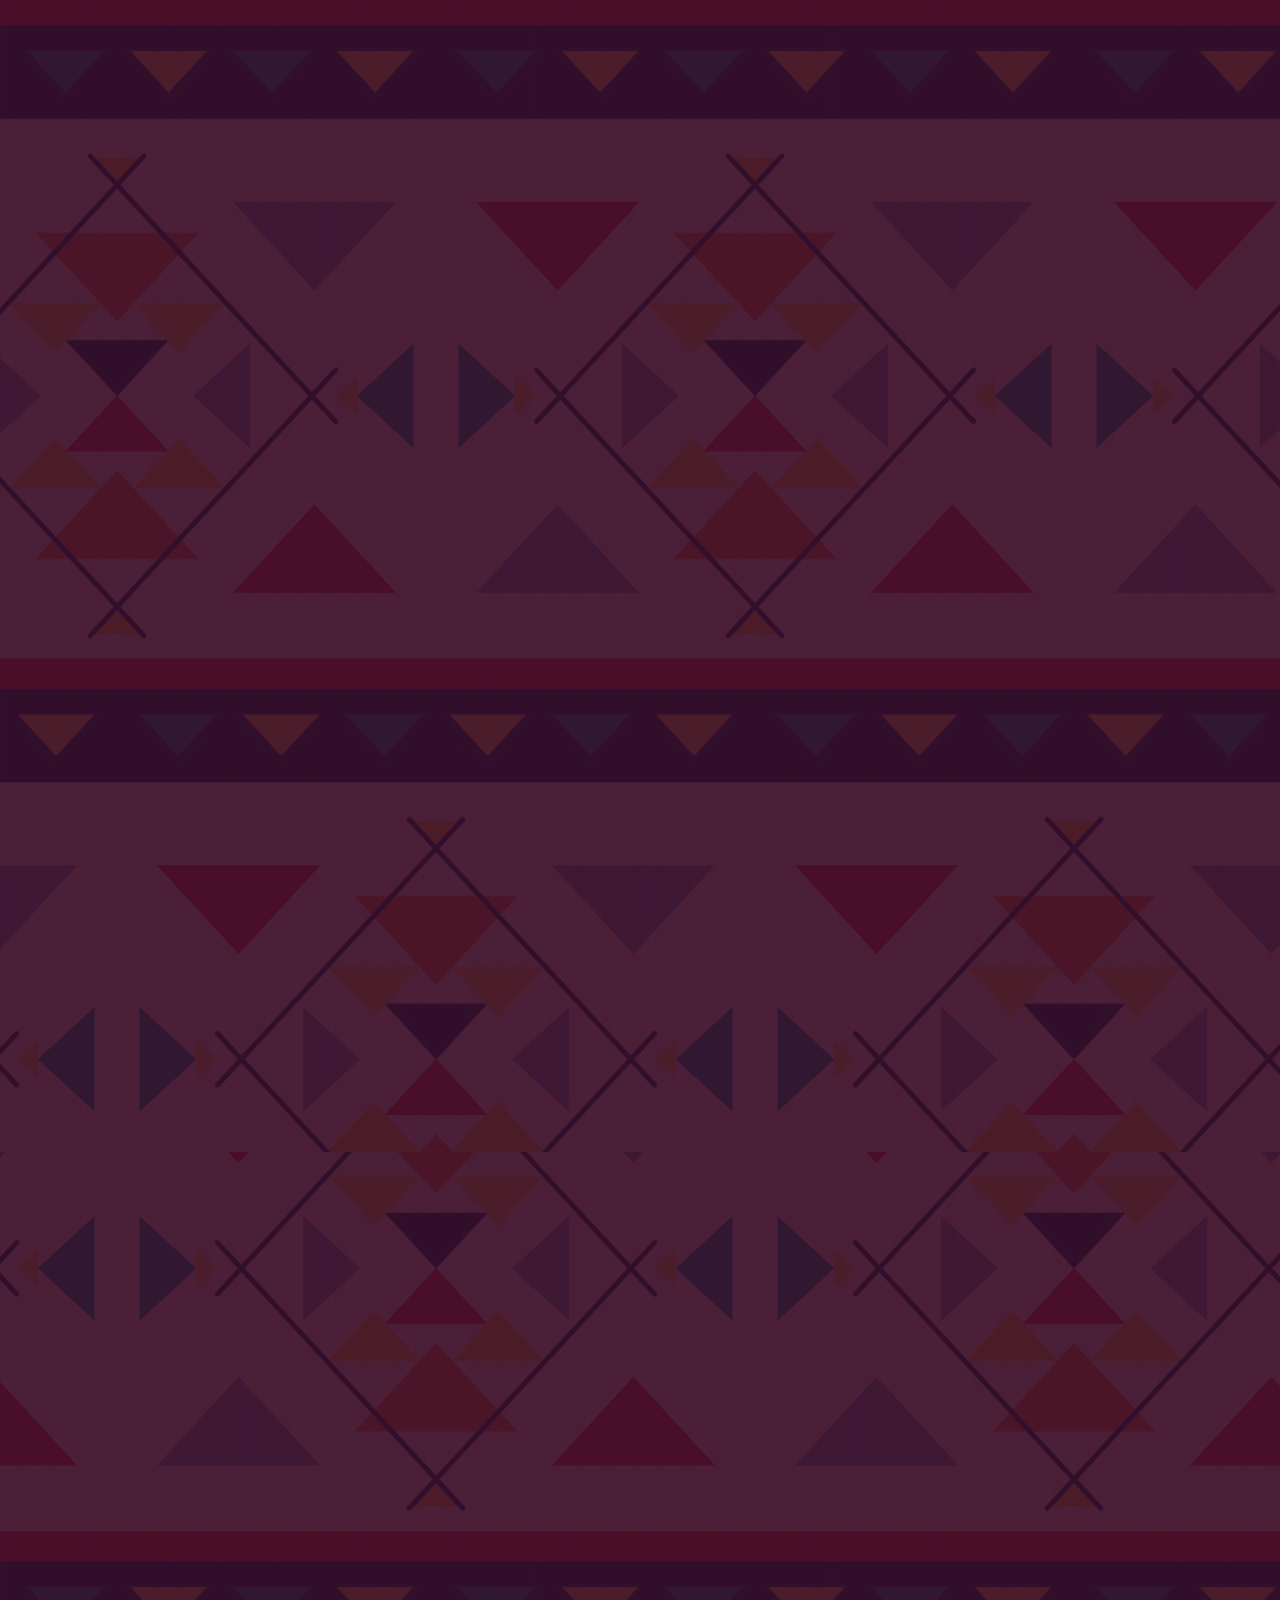
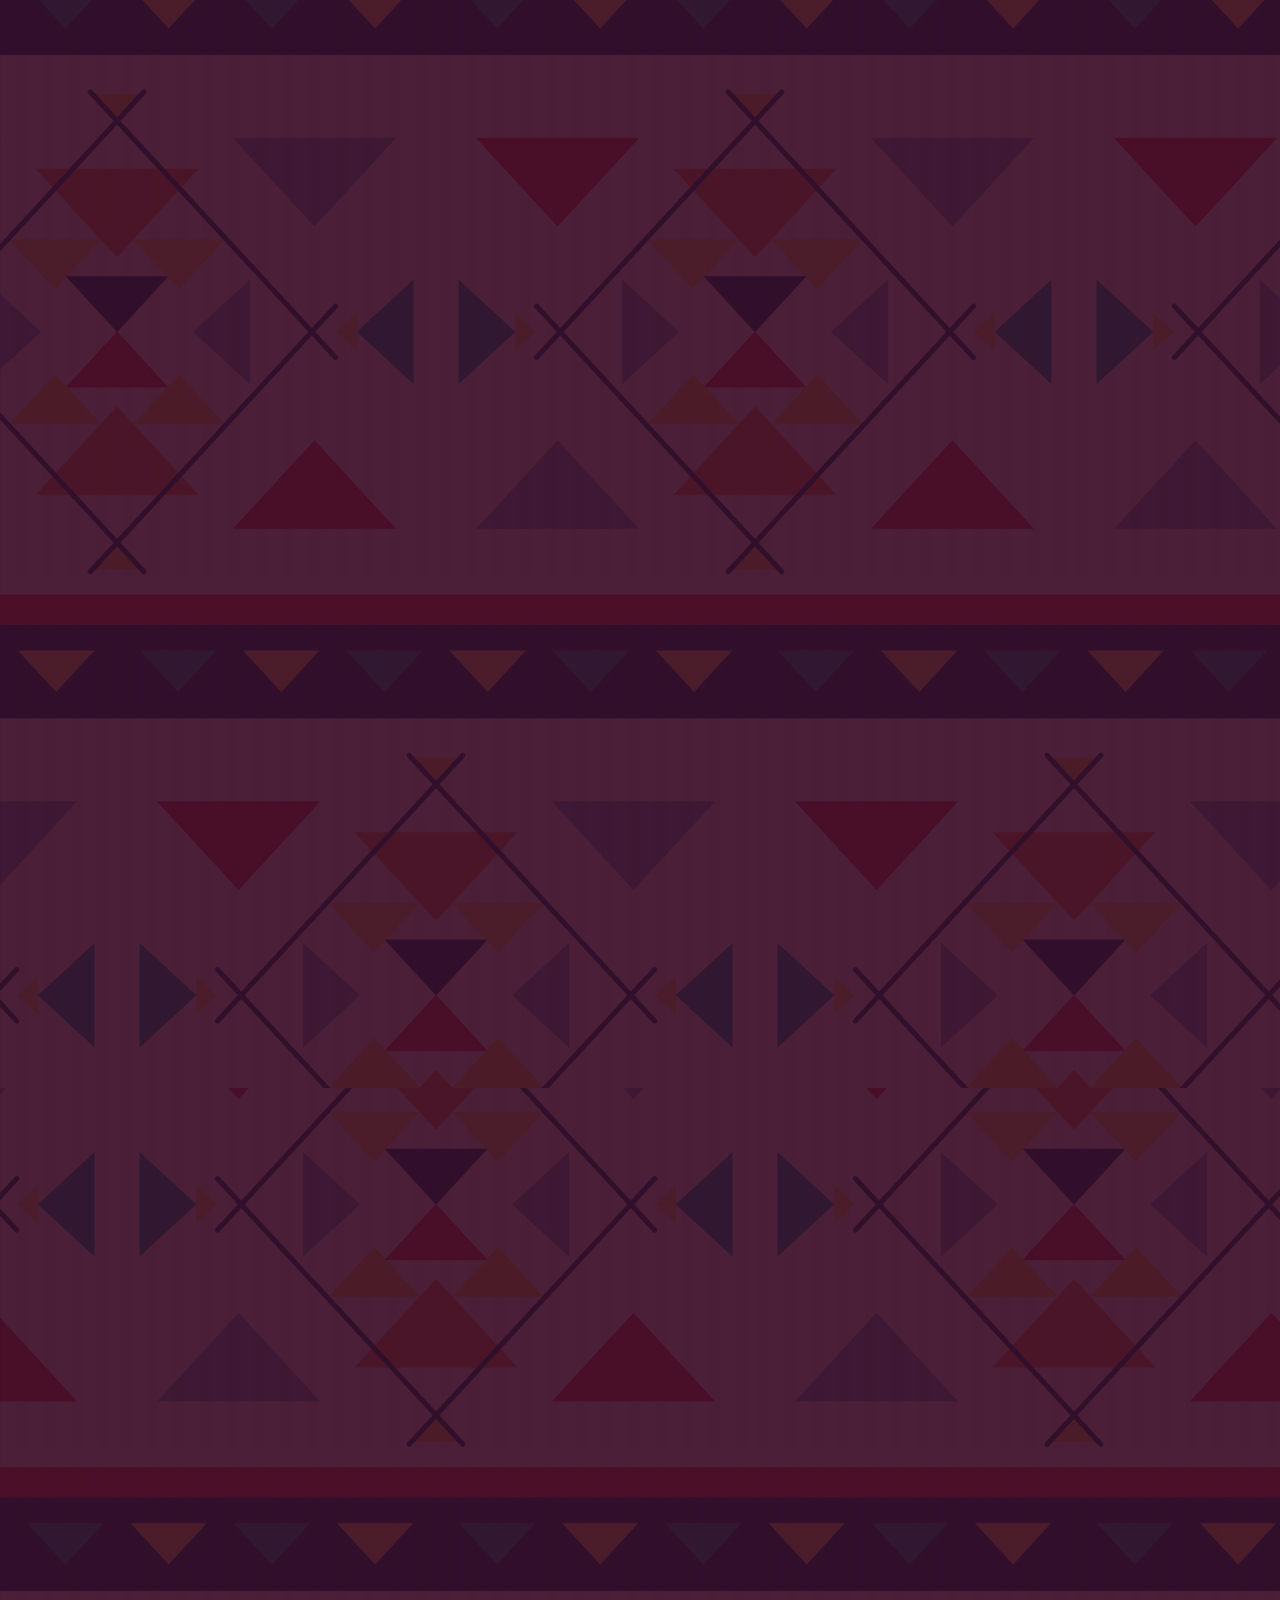
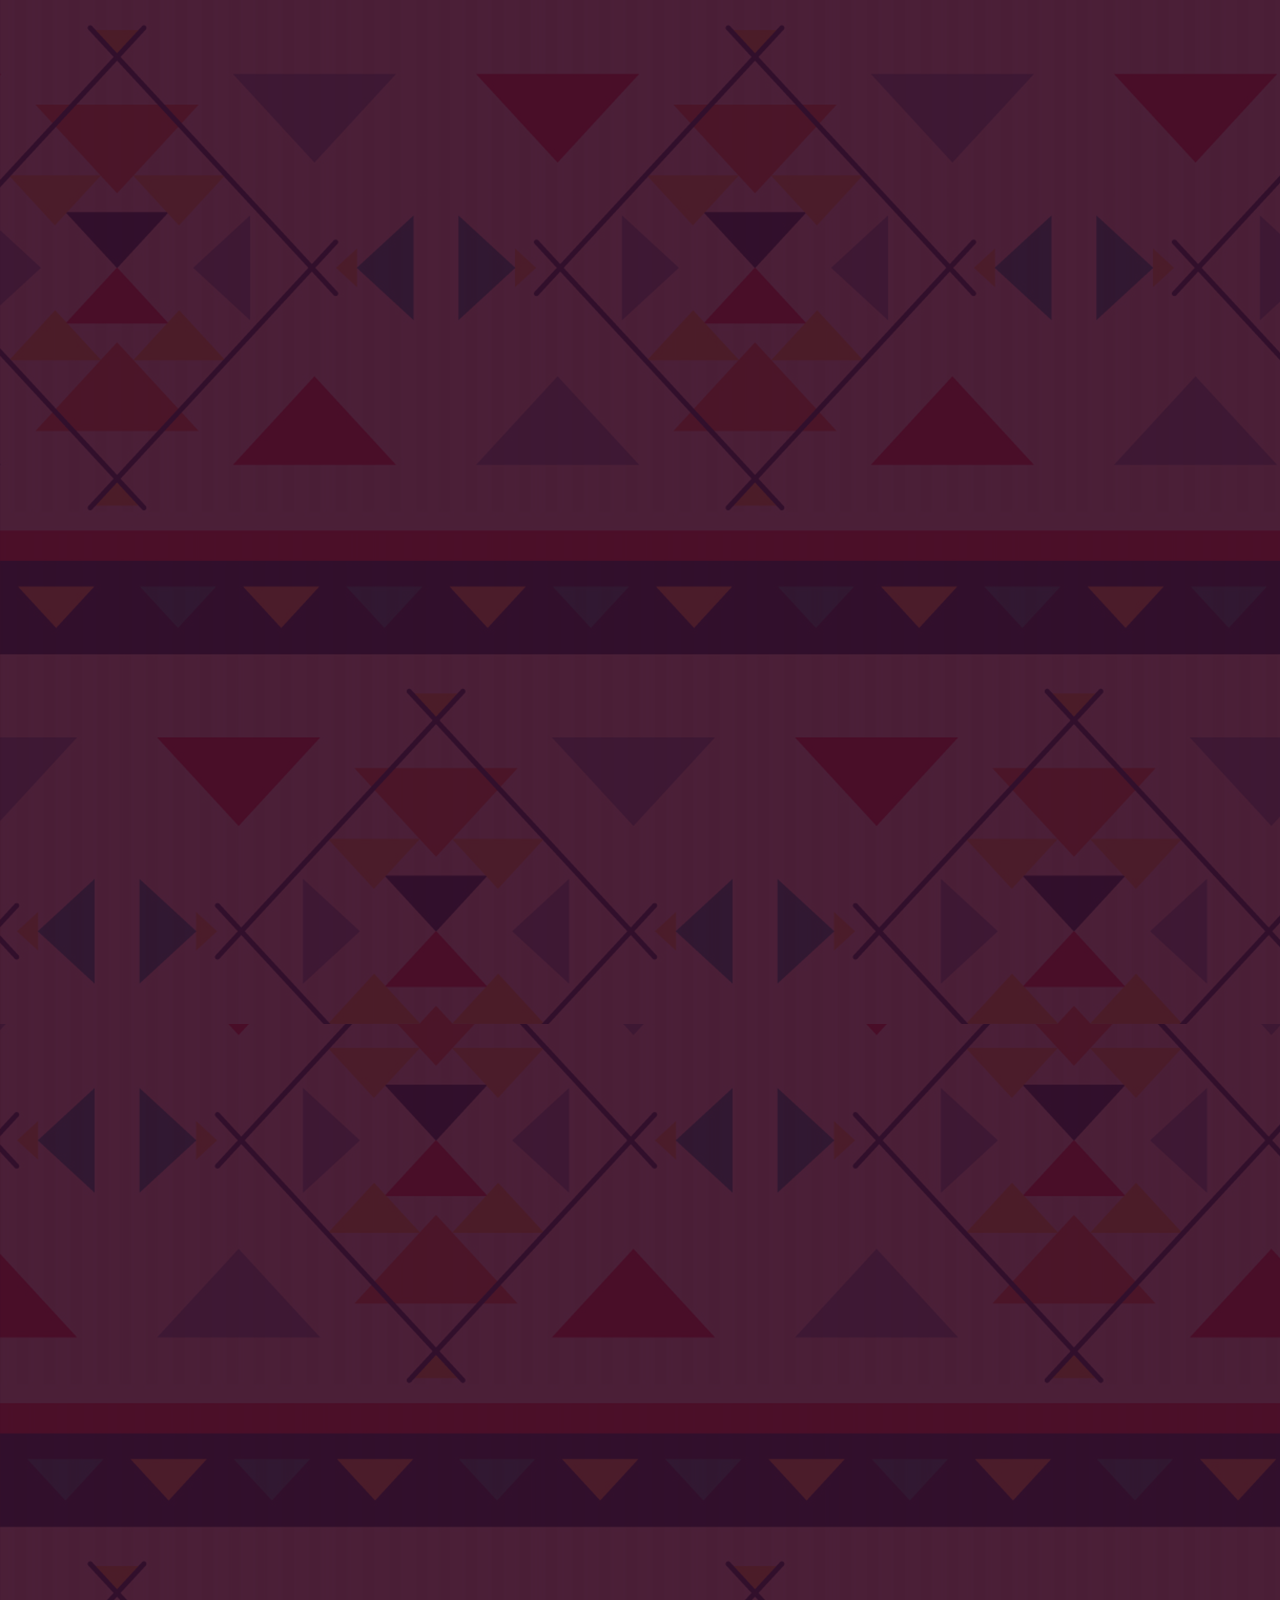
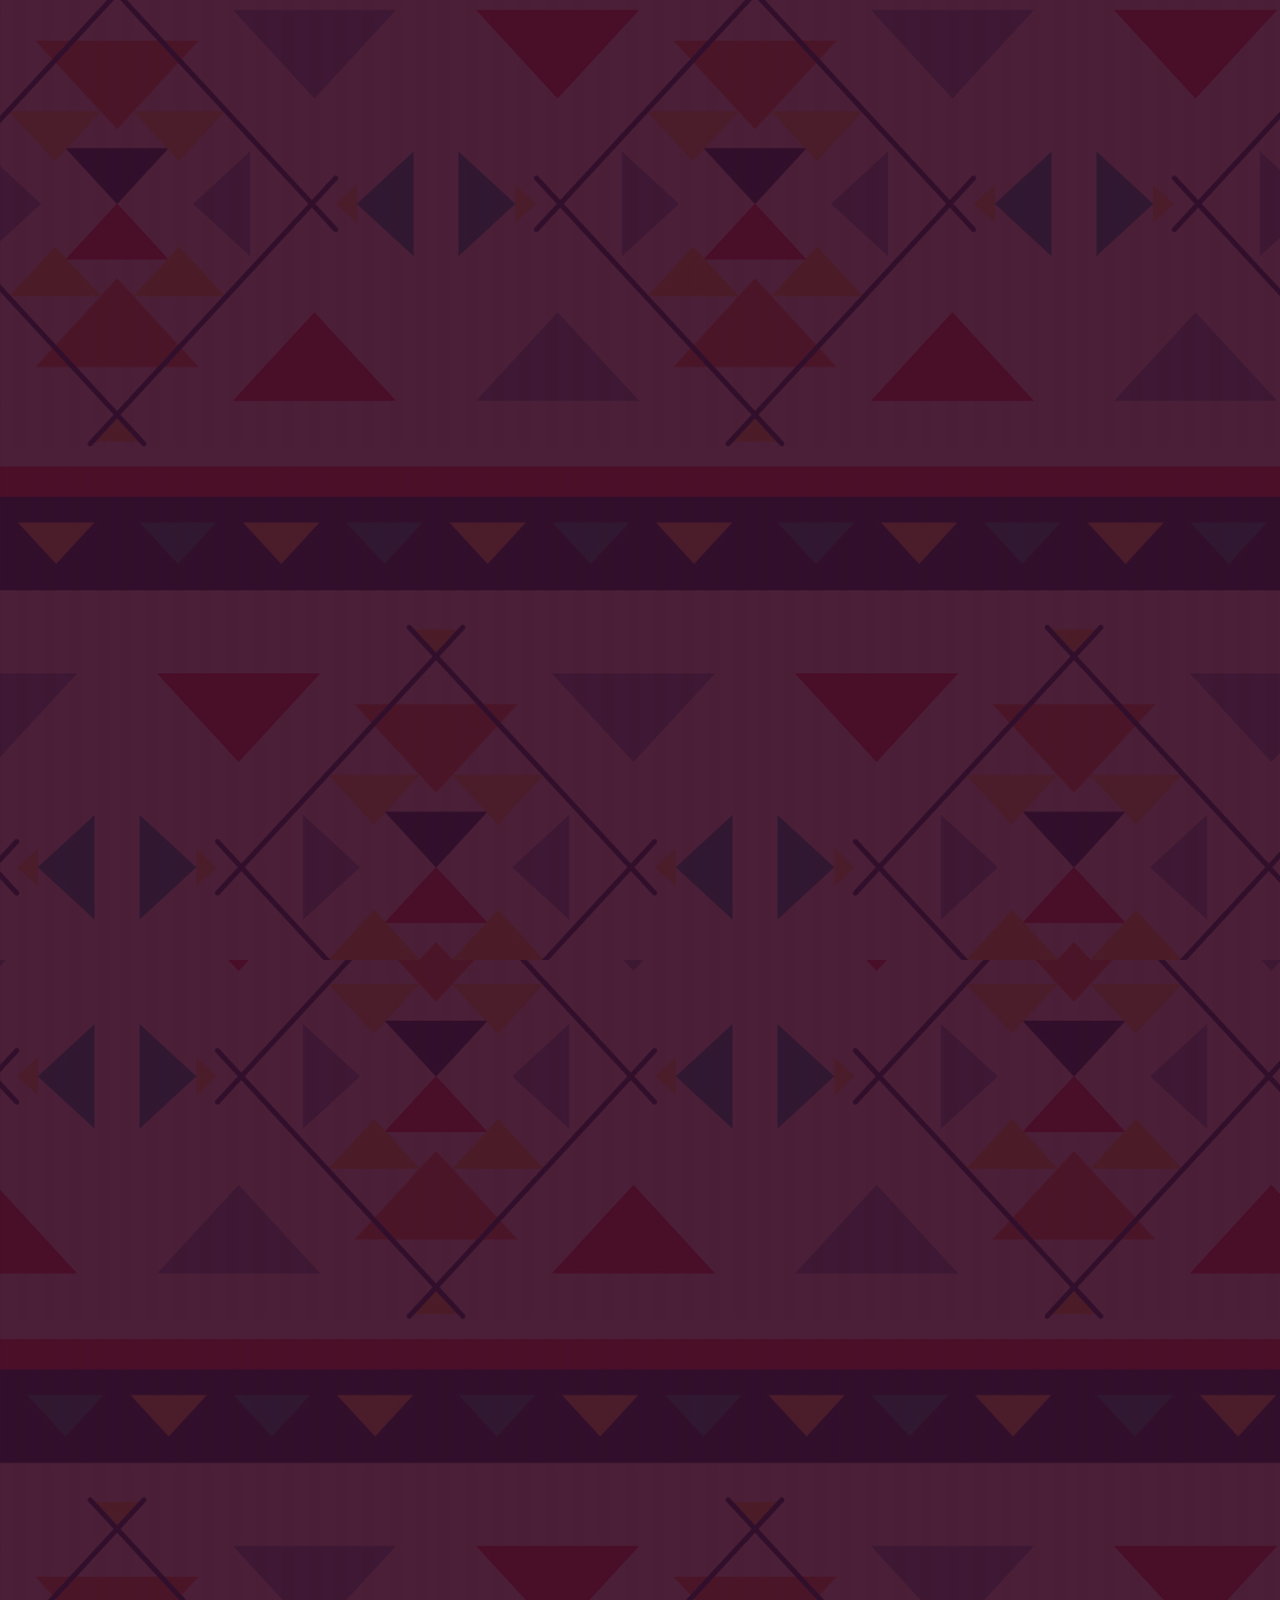
==== commit 917478c5: "go" ====
--- a/index.html
+++ b/index.html
@@ -104,7 +104,7 @@
 </section>
 <section class="content-card overflow-hidden reveal-item-right">
 <div class="h-full w-full relative group">
-<img alt="Candid high-angle shot of friends laughing at a minimalist marble table in a brightly lit cafe with soft afternoon sun" class="w-full h-full object-cover min-h-[500px]" src="https://lh3.googleusercontent.com/aida-public/[base64]"/>
+<img alt="Candid high-angle shot of friends laughing at a minimalist marble table in a brightly lit cafe with soft afternoon sun" class="w-full h-full object-cover min-h-[500px]" src="src/IMG_6180.jpg"/>
 <div class="absolute bottom-8 left-8 bg-white/90 backdrop-blur-md p-6 rounded-2xl shadow-2xl max-w-xs hidden lg:block border border-stone-100">
 <p class="font-headline-md text-primary leading-none">98%</p>
 <p class="font-label-md text-stone-500 mt-2 uppercase tracking-tighter text-xs">Satisfaction in every sip</p>
@@ -138,15 +138,15 @@
 <div class="col-span-12 md:col-span-7 grid grid-cols-2 gap-4">
 <div class="space-y-4 pt-12">
 <div class="rounded-2xl overflow-hidden h-64">
-<img alt="Artisanal pour-over coffee being prepared with steam rising against a dark moody background" class="w-full h-full object-cover" src="https://lh3.googleusercontent.com/aida-public/[base64]"/>
+<img alt="Artisanal pour-over coffee being prepared with steam rising against a dark moody background" class="w-full h-full object-cover" src="src/IMG_6104.jpg"/>
 </div>
 <div class="rounded-2xl overflow-hidden h-80">
-<img alt="Close up of a latte with intricate heart-shaped latte art in a ceramic artisanal cup" class="w-full h-full object-cover" src="https://lh3.googleusercontent.com/aida-public/[base64]"/>
+<img alt="Close up of a latte with intricate heart-shaped latte art in a ceramic artisanal cup" class="w-full h-full object-cover" src="src/IMG_6095.jpg"/>
 </div>
 </div>
 <div class="space-y-4">
 <div class="rounded-2xl overflow-hidden h-96">
-<img alt="Interior of a modern cafe with wooden beams, warm lighting and people working quietly at separate tables" class="w-full h-full object-cover" src="https://lh3.googleusercontent.com/aida-public/[base64]"/>
+<img alt="Interior of a modern cafe with wooden beams, warm lighting and people working quietly at separate tables" class="w-full h-full object-cover" src="src/IMG_E2224.jpg"/>
 </div>
 </div>
 </div>
@@ -161,7 +161,7 @@
 
 
 <!-- Menu Section Card -->
-<section class="content-card p-12 lg:p-20 reveal-item-left">
+<section class="content-card p-12 lg:p-20 ">
 <div class="flex justify-between items-end mb-12">
 <div>
 <span class="font-label-md text-secondary uppercase tracking-widest mb-4 block">Original From Hagag</span>
@@ -172,28 +172,28 @@
 <div class="grid grid-cols-1 md:grid-cols-2 lg:grid-cols-4 gap-8">
 <div class="group text-center">
 <div class="w-full aspect-square rounded-full overflow-hidden mb-6 bg-surface-container-low border-8 border-stone-50 shadow-sm transition-transform group-hover:scale-105 duration-500">
-<img alt="Professional studio shot of a cold brew coffee in a tall glass with condensation and clear ice cubes" class="w-full h-full object-cover" src="https://lh3.googleusercontent.com/aida-public/[base64]"/>
-</div>
-<h3 class="font-headline-md text-lg mb-2">Blue Meth</h3>
-<p class="font-label-md text-secondary mb-4">$120.00</p>
+<img alt="Professional studio shot of a cold brew coffee in a tall glass with condensation and clear ice cubes" class="w-full h-full object-cover" src="https://glowingfoodie.com/wp-content/uploads/2025/02/IMG_0693-2-1-edited-scaled.jpg"/>
+</div>
+<h3 class="font-headline-md text-lg mb-2">Blue Myth</h3>
+<p class="font-label-md text-secondary mb-4">$110.00</p>
 </div>
 <div class="group text-center">
 <div class="w-full aspect-square rounded-full overflow-hidden mb-6 bg-surface-container-low border-8 border-stone-50 shadow-sm transition-transform group-hover:scale-105 duration-500">
-<img alt="Two freshly baked croissants on a white plate with delicate golden flakes of pastry" class="w-full h-full object-cover" src="https://lh3.googleusercontent.com/aida-public/[base64]"/>
+<img alt="Two freshly baked croissants on a white plate with delicate golden flakes of pastry" class="w-full h-full object-cover" src="https://i.pinimg.com/1200x/cb/96/ab/cb96ab74ac44fa9750e6c5012ec0b4c1.jpg"/>
 </div>
 <h3 class="font-headline-md text-lg mb-2">Mini Hot Choclate</h3>
 <p class="font-label-md text-secondary mb-4">$35.00</p>
 </div>
 <div class="group text-center">
 <div class="w-full aspect-square rounded-full overflow-hidden mb-6 bg-surface-container-low border-8 border-stone-50 shadow-sm transition-transform group-hover:scale-105 duration-500">
-<img alt="Hot dark chocolate in a stone mug topped with a single toasted marshmallow" class="w-full h-full object-cover" src="https://lh3.googleusercontent.com/aida-public/[base64]"/>
-</div>
-<h3 class="font-headline-md text-lg mb-2">Gamar</h3>
-<p class="font-label-md text-secondary mb-4">$130.00</p>
+<img alt="Hot dark chocolate in a stone mug topped with a single toasted marshmallow" class="w-full h-full object-cover" src="https://i.pinimg.com/1200x/f7/81/d3/f781d3eba9396c8f176b9c928a960812.jpg"/>
+</div>
+<h3 class="font-headline-md text-lg mb-2">Dark Banana</h3>
+<p class="font-label-md text-secondary mb-4">$80.00</p>
 </div>
 <div class="group text-center">
 <div class="w-full aspect-square rounded-full overflow-hidden mb-6 bg-surface-container-low border-8 border-stone-50 shadow-sm transition-transform group-hover:scale-105 duration-500">
-<img alt="Japanese matcha latte in a glass showing vibrant green layers and frothy milk" class="w-full h-full object-cover" src="https://lh3.googleusercontent.com/aida-public/[base64]"/>
+<img alt="Japanese matcha latte in a glass showing vibrant green layers and frothy milk" class="w-full h-full object-cover" src="https://i0.wp.com/fortheloveofcooking.net/wp-content/uploads/2014/06/DSC_6466-1.jpg?w=1060&quality=89&ssl=1"/>
 </div>
 <h3 class="font-headline-md text-lg mb-2">Sweet Pink</h3>
 <p class="font-label-md text-secondary mb-4">$90.00</p>
@@ -324,7 +324,7 @@
                     <i class="fa-solid fa-location-dot mt-1 text-secondary"></i>
                     <div>
                         <h4 class="font-bold text-primary">Location</h4>
-                        <p class="text-sm text-on-surface-variant">Al-haram, Giza<br>Cairo, Egypt</p>
+                        <p class="text-sm text-on-surface-variant">Al-Haram, Giza<br>Cairo, Egypt</p>
                     </div>
                 </div>
 
@@ -332,7 +332,7 @@
                     <i class="fa-solid fa-clock mt-1 text-secondary"></i>
                     <div>
                         <h4 class="font-bold text-primary">Opening Hours</h4>
-                        <p class="text-sm text-on-surface-variant">Sat - Thu : 11:00 AM - 11:00 PM<br>Friday: 02:00 PM - 11:00 PM</p>
+                        <p class="text-sm text-on-surface-variant">Sat - Thu : 11:00 AM - 01:00 AM<br>Friday: 02:00 PM - 01:00 AM</p>
                     </div>
                 </div>
 
@@ -340,7 +340,7 @@
                     <i class="fa-solid fa-phone mt-1 text-secondary"></i>
                     <div>
                         <h4 class="font-bold text-primary">Get in Touch</h4>
-                        <p class="text-sm text-on-surface-variant">+20 1XX XXX XXXX<br><br>Follow US On Insta :<br>@hagagscafe</p>
+                        <p class="text-sm text-on-surface-variant">+249 99330 0060<br><br>Follow US On Insta :<br>@hagag_cafe</p>
                     </div>
                 </div>
             </div>
--- a/styles.css
+++ b/styles.css
@@ -1,95 +1,95 @@
-
-
-
-body { 
-        background-color: rgb(55 8 38 / var(--tw-bg-opacity, 1));
-        color: #1c1b1b;
-        overflow-x: hidden;
-   }
-        .material-symbols-outlined { font-variation-settings: 'FILL' 0, 'wght' 300, 'GRAD' 0, 'opsz' 24; }
-        .glass-nav { backdrop-filter: blur(10px); }
-        .image-card-shadow { box-shadow: 0 20px 40px -20px rgba(55, 8, 38, 0.05); }
-        .content-card { 
-    background-color: #ffffff; 
-    border-radius: 2.5rem; 
-    /* Change 'hidden' to 'visible' so sticky works */
-    overflow: visible; 
-    box-shadow: 0 25px 50px -12px rgba(55, 8, 38, 0.12);
-}
-
-        /* Animation Styles */
-        .reveal {
-            opacity: 0;
-            transition: all 1s cubic-bezier(0.25, 0.46, 0.45, 0.94);
-        }
-
-        .reveal.active {
-            opacity: 1;
-            transform: translate(0, 0);
-        }
-
-
-.menu-item { transition: opacity 0.4s ease-in-out; }
-
-        /* Hide scrollbar for Chrome, Safari and Opera */
-.no-scrollbar::-webkit-scrollbar {
-    display: none;
-}
-/* Hide scrollbar for IE, Edge and Firefox */
-.no-scrollbar {
-    -ms-overflow-style: none;  /* IE and Edge */
-    scrollbar-width: none;  /* Firefox */
-}
-
-
-        /* The initial state: invisible and shifted down */
-.reveal-item-left {
-  opacity: 0;
-  transform: translateX(-120px);
-  transition: all 0.8s ease-out;
-}
-
-/* The active state: fully visible and in position */
-.reveal-item-left.active {
-  opacity: 1;
-  transform: translateX(0);
-}
-
-
-.reveal-item-right {
-  opacity: 0;
-  transform: translateX(120px);
-  transition: all 1.2s ease-out;
-}
-
-/* The active state: fully visible and in position */
-.reveal-item-right.active {
-  opacity: 1;
-  transform: translateX(0);
-}
-
-
-.reveal-item-top {
-  opacity: 0;
-  transform: translateY(120px);
-  transition: all 1.2s ease-out;
-}
-
-/* The active state: fully visible and in position */
-.reveal-item-top.active {
-  opacity: 1;
-  transform: translateY(0);
-}
-
-
-.reveal-item-bottom {
-  opacity: 0;
-  transform: translateY(-120px);
-  transition: all 1.2s ease-out;
-}
-
-/* The active state: fully visible and in position */
-.reveal-item-bottom.active {
-  opacity: 1;
-  transform: translateY(0);
+
+
+
+body { 
+        background-color: rgb(55 8 38 / var(--tw-bg-opacity, 1));
+        color: #1c1b1b;
+        overflow-x: hidden;
+   }
+        .material-symbols-outlined { font-variation-settings: 'FILL' 0, 'wght' 300, 'GRAD' 0, 'opsz' 24; }
+        .glass-nav { backdrop-filter: blur(10px); }
+        .image-card-shadow { box-shadow: 0 20px 40px -20px rgba(55, 8, 38, 0.05); }
+        .content-card { 
+    background-color: #ffffff; 
+    border-radius: 2.5rem; 
+    /* Change 'hidden' to 'visible' so sticky works */
+    overflow: visible; 
+    box-shadow: 0 25px 50px -12px rgba(55, 8, 38, 0.12);
+}
+
+        /* Animation Styles */
+        .reveal {
+            opacity: 0;
+            transition: all 1s cubic-bezier(0.25, 0.46, 0.45, 0.94);
+        }
+
+        .reveal.active {
+            opacity: 1;
+            transform: translate(0, 0);
+        }
+
+
+.menu-item { transition: opacity 0.4s ease-in-out; }
+
+        /* Hide scrollbar for Chrome, Safari and Opera */
+.no-scrollbar::-webkit-scrollbar {
+    display: none;
+}
+/* Hide scrollbar for IE, Edge and Firefox */
+.no-scrollbar {
+    -ms-overflow-style: none;  /* IE and Edge */
+    scrollbar-width: none;  /* Firefox */
+}
+
+
+        /* The initial state: invisible and shifted down */
+.reveal-item-left {
+  opacity: 0;
+  transform: translateX(-120px);
+  transition: all 0.8s ease-out;
+}
+
+/* The active state: fully visible and in position */
+.reveal-item-left.active {
+  opacity: 1;
+  transform: translateX(0);
+}
+
+
+.reveal-item-right {
+  opacity: 0;
+  transform: translateX(120px);
+  transition: all 1.2s ease-out;
+}
+
+/* The active state: fully visible and in position */
+.reveal-item-right.active {
+  opacity: 1;
+  transform: translateX(0);
+}
+
+
+.reveal-item-top {
+  opacity: 0;
+  transform: translateY(120px);
+  transition: all 1.2s ease-out;
+}
+
+/* The active state: fully visible and in position */
+.reveal-item-top.active {
+  opacity: 1;
+  transform: translateY(0);
+}
+
+
+.reveal-item-bottom {
+  opacity: 0;
+  transform: translateY(-120px);
+  transition: all 1.2s ease-out;
+}
+
+/* The active state: fully visible and in position */
+.reveal-item-bottom.active {
+  opacity: 1;
+  transform: translateY(0);
 }
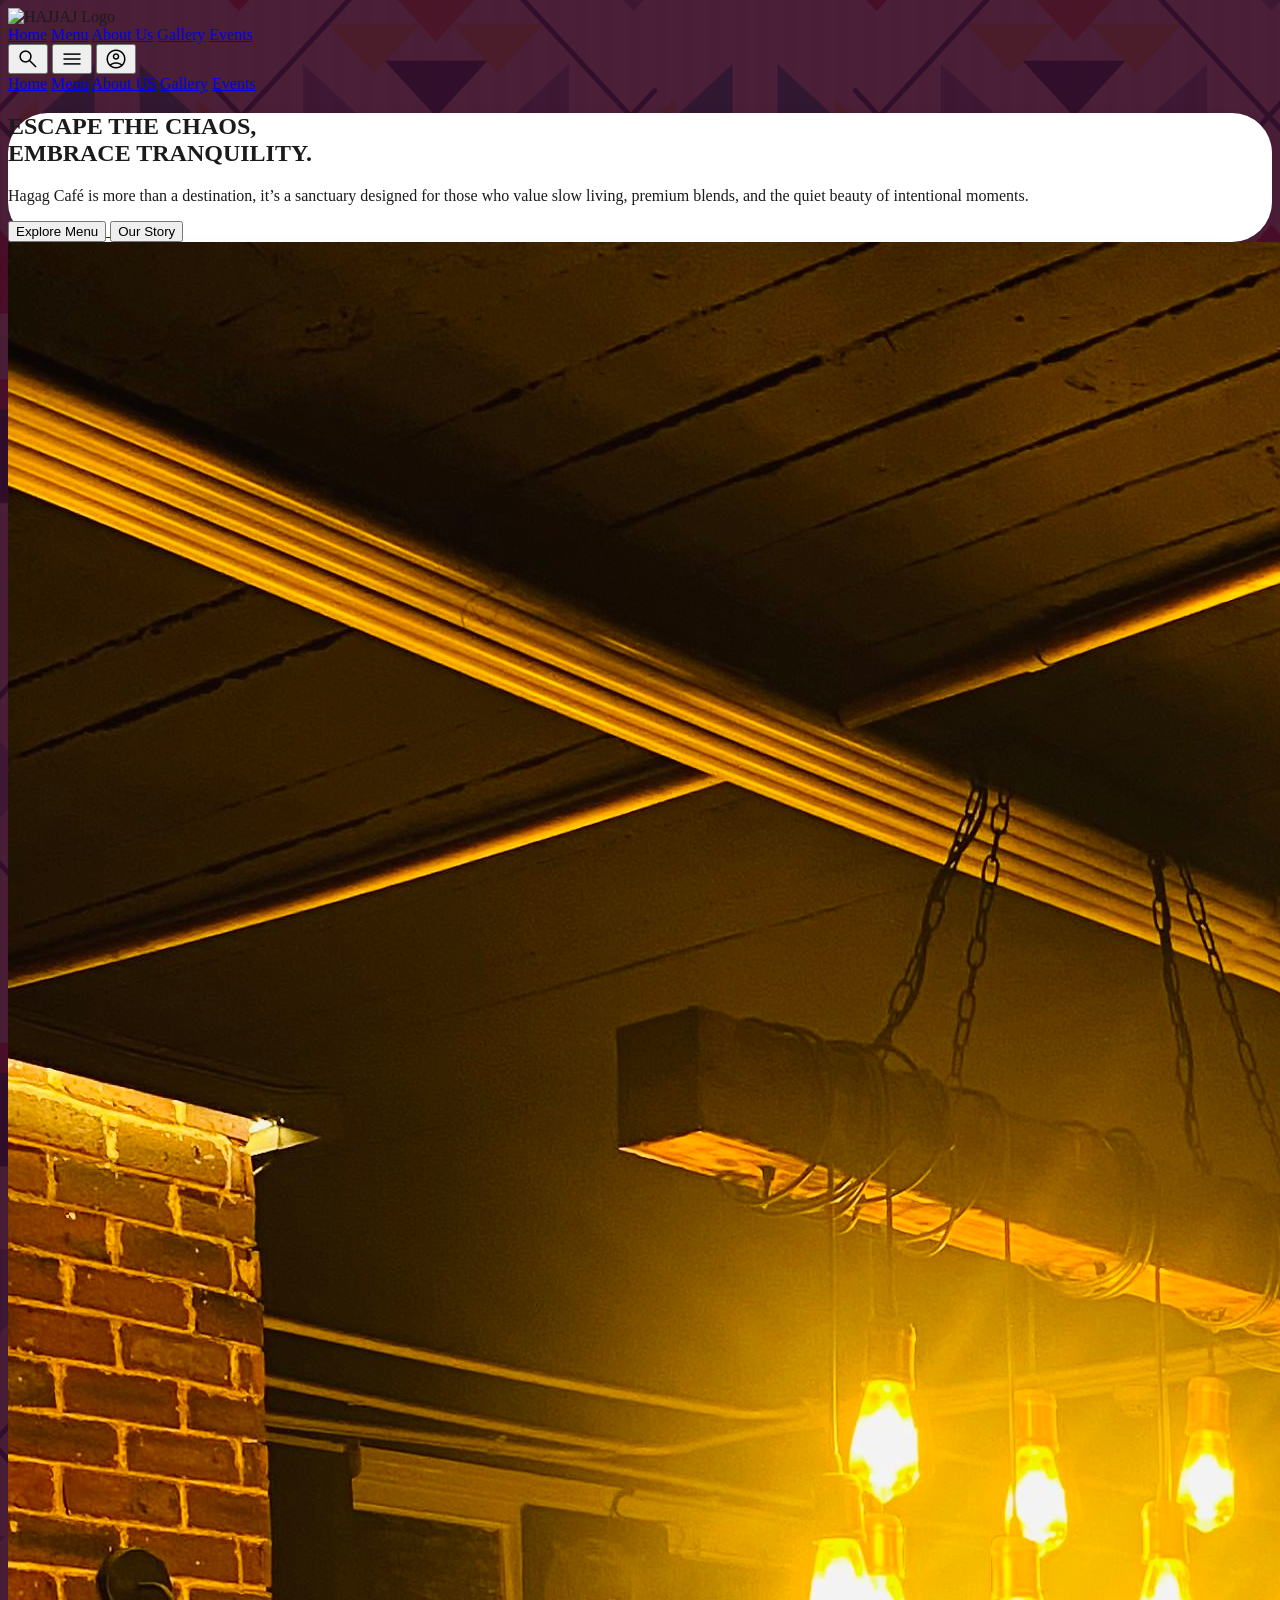
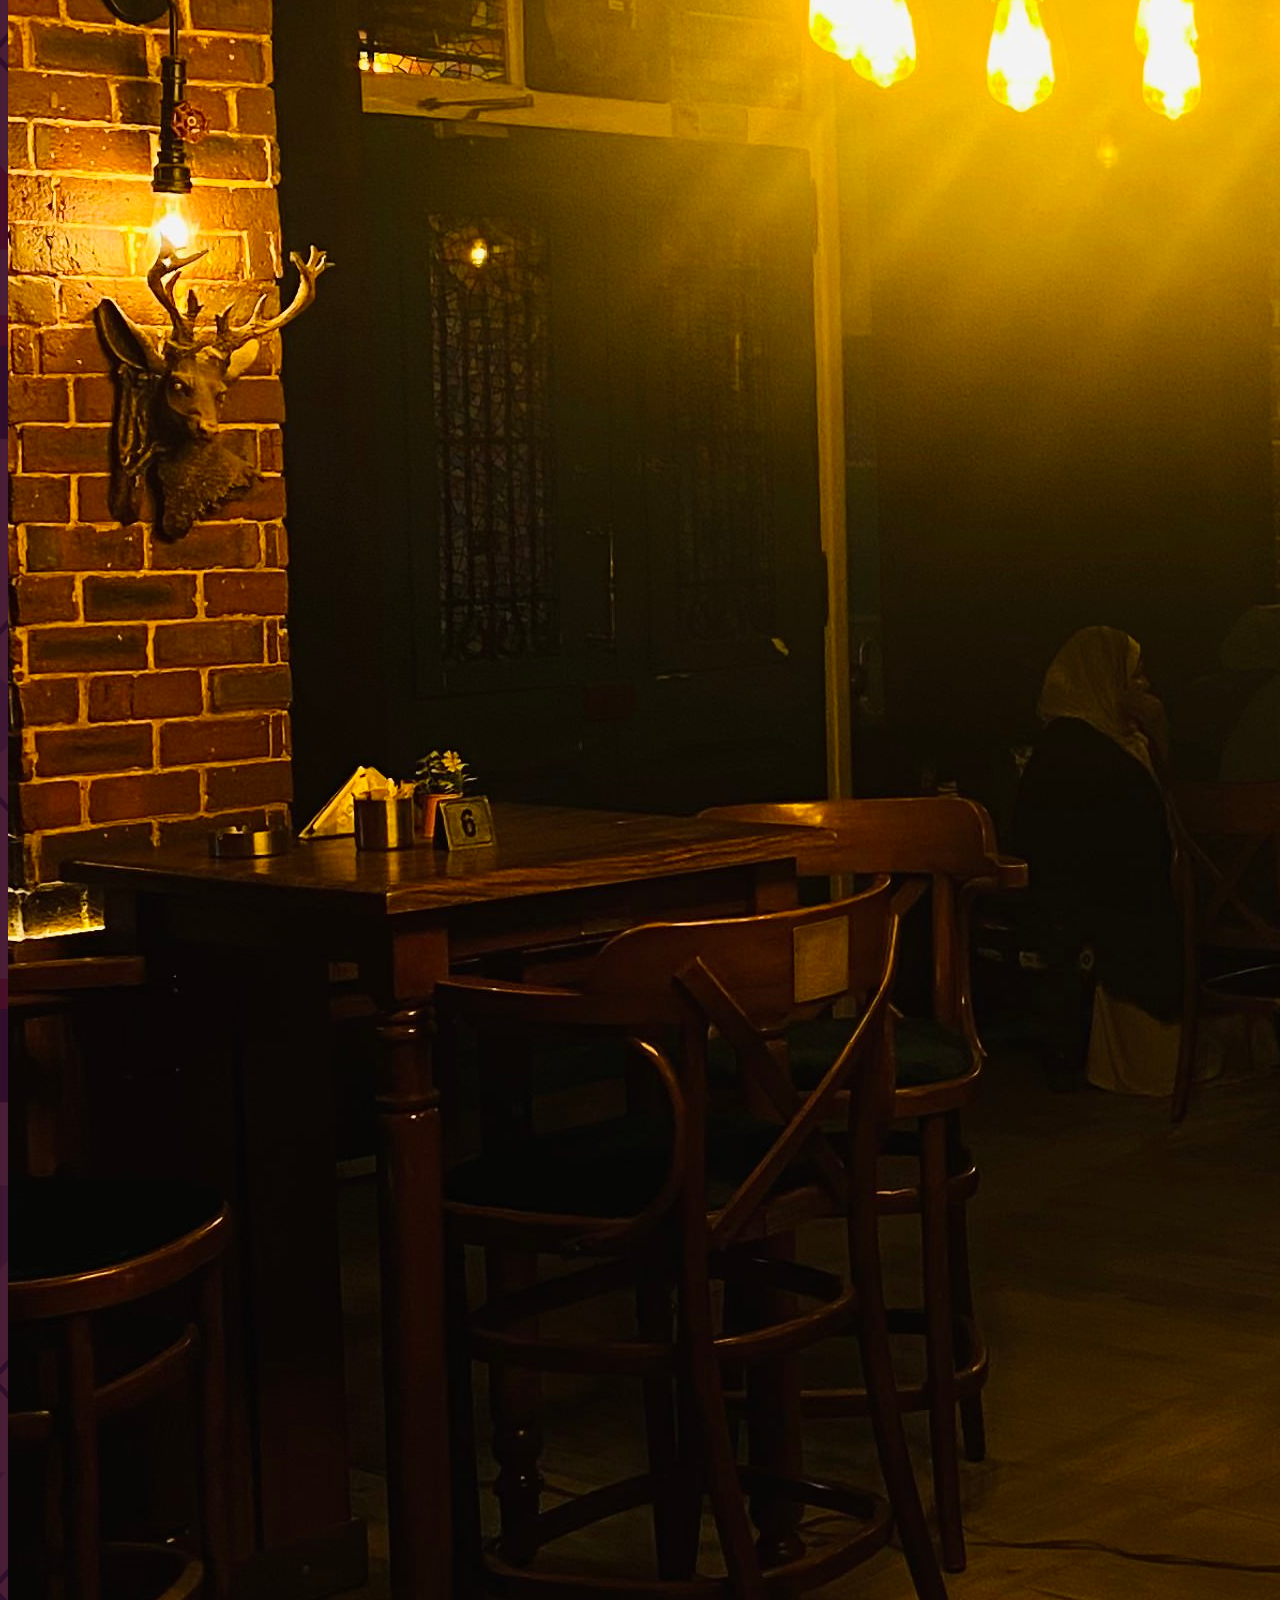
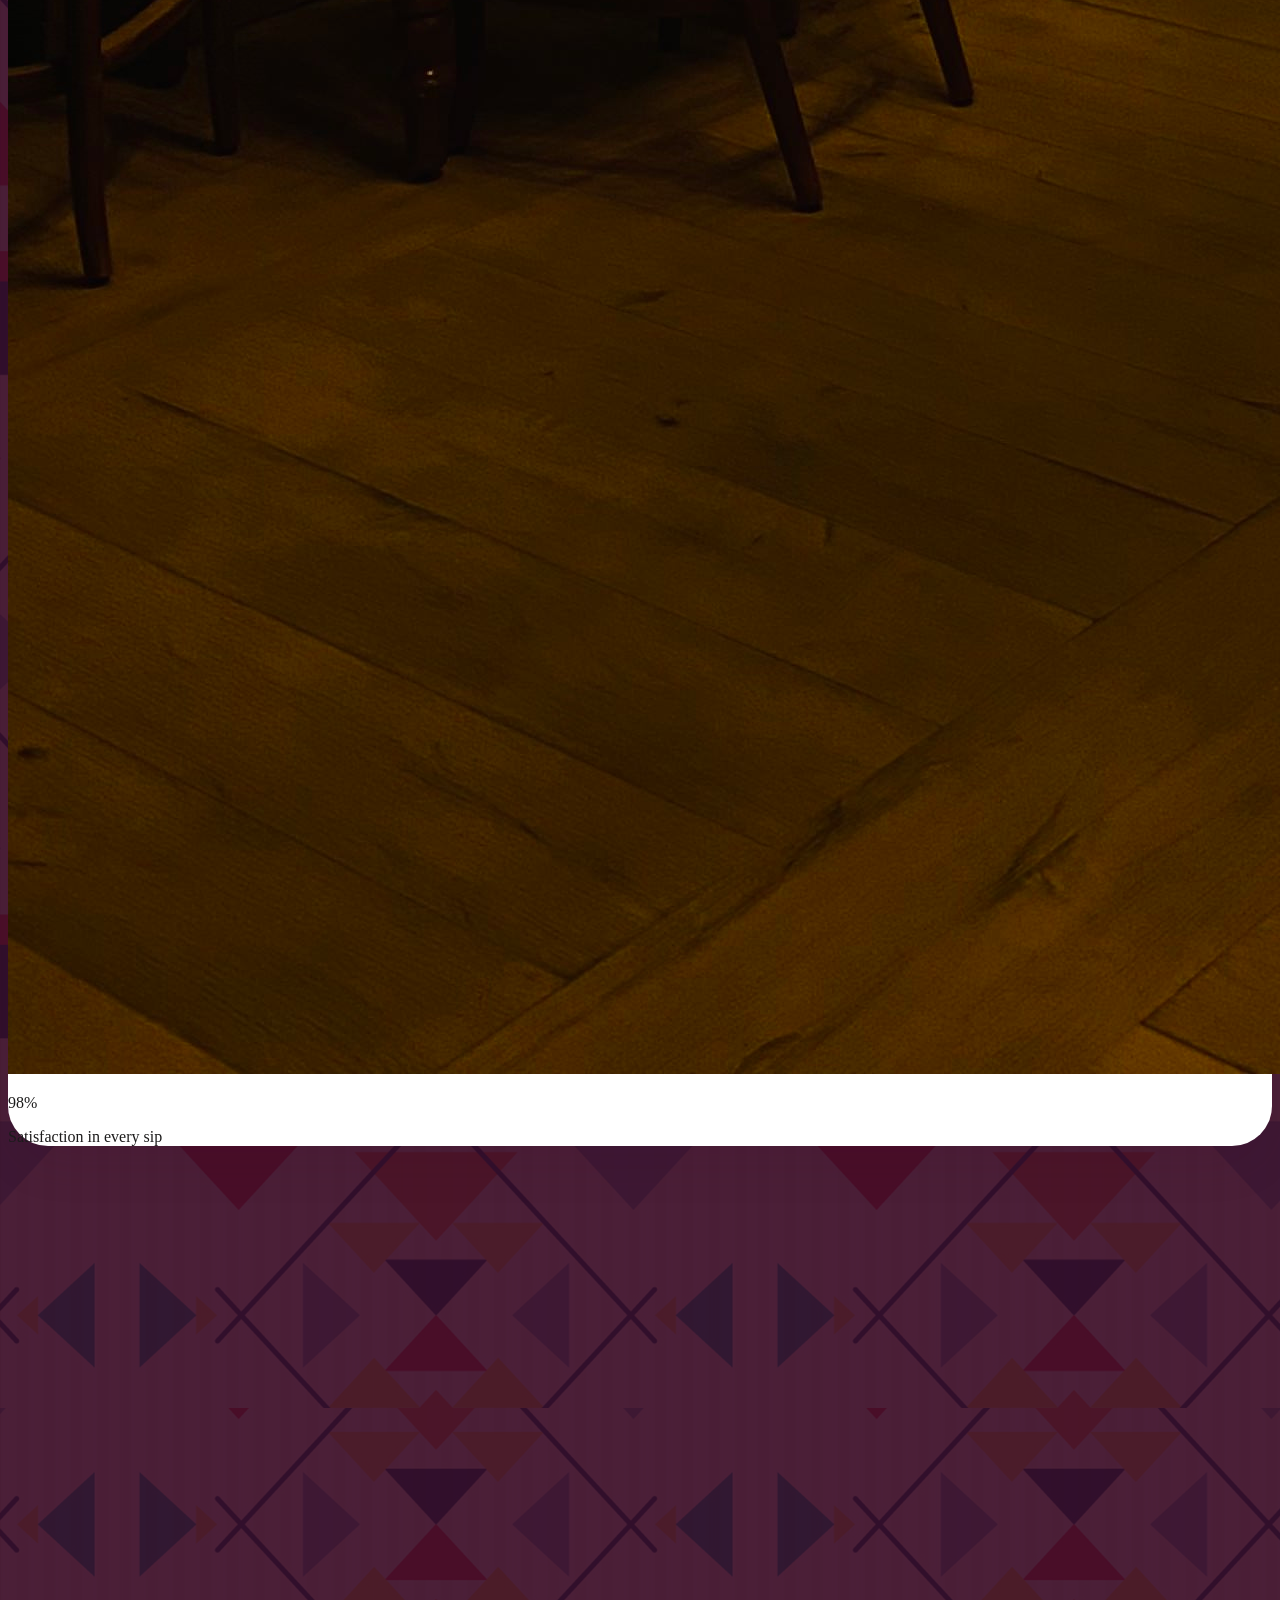
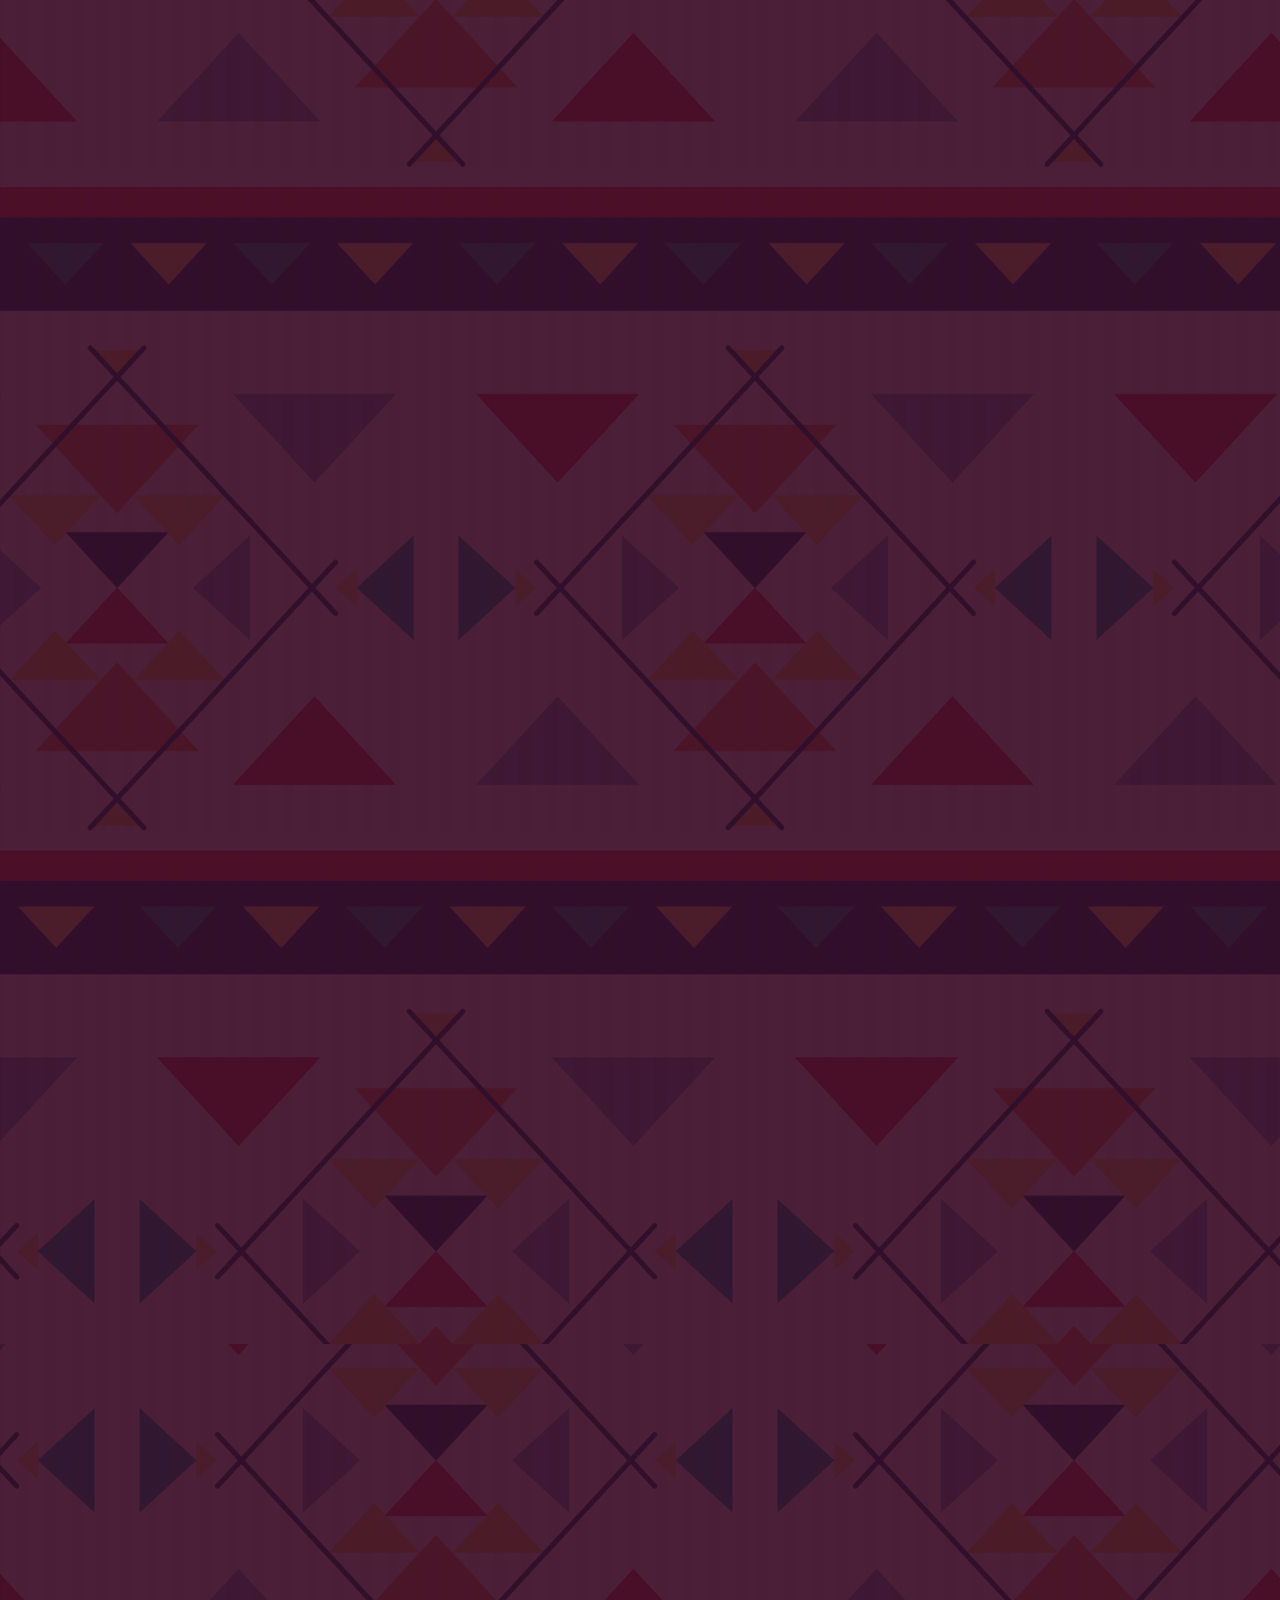
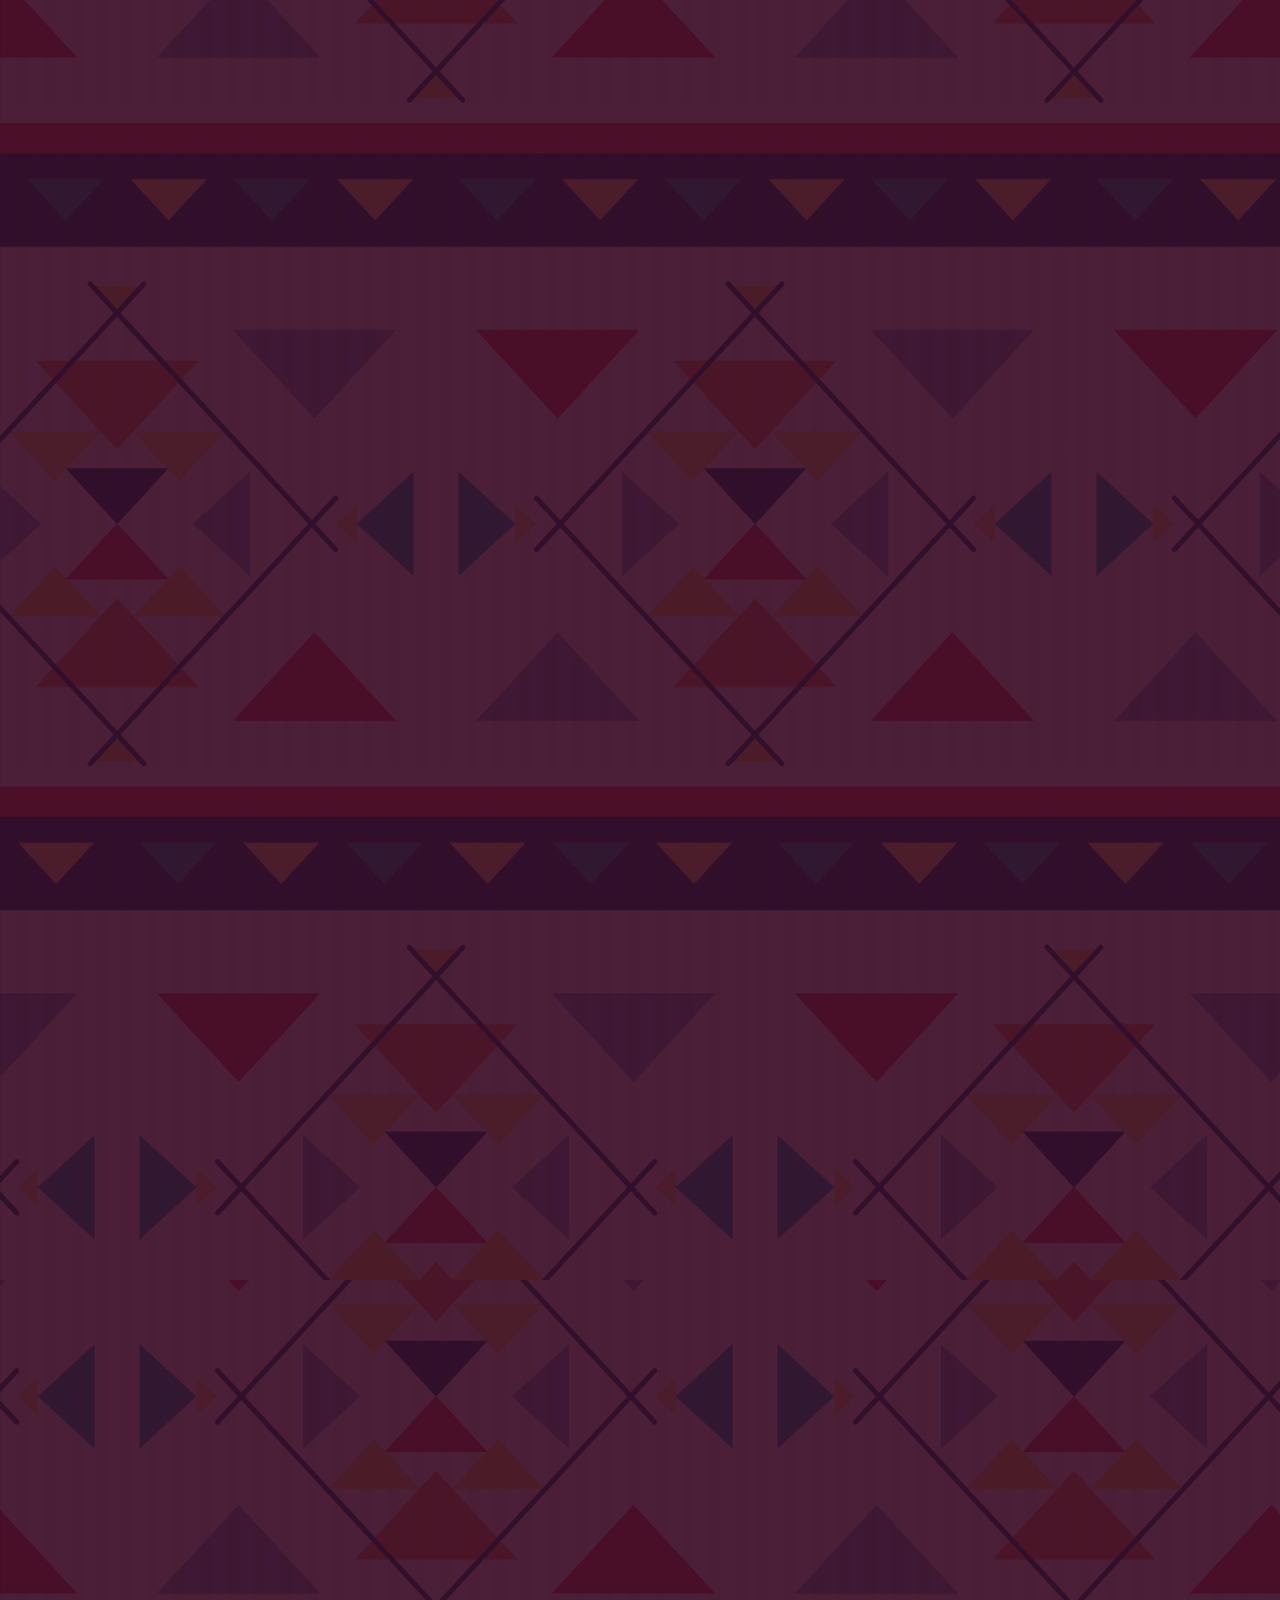
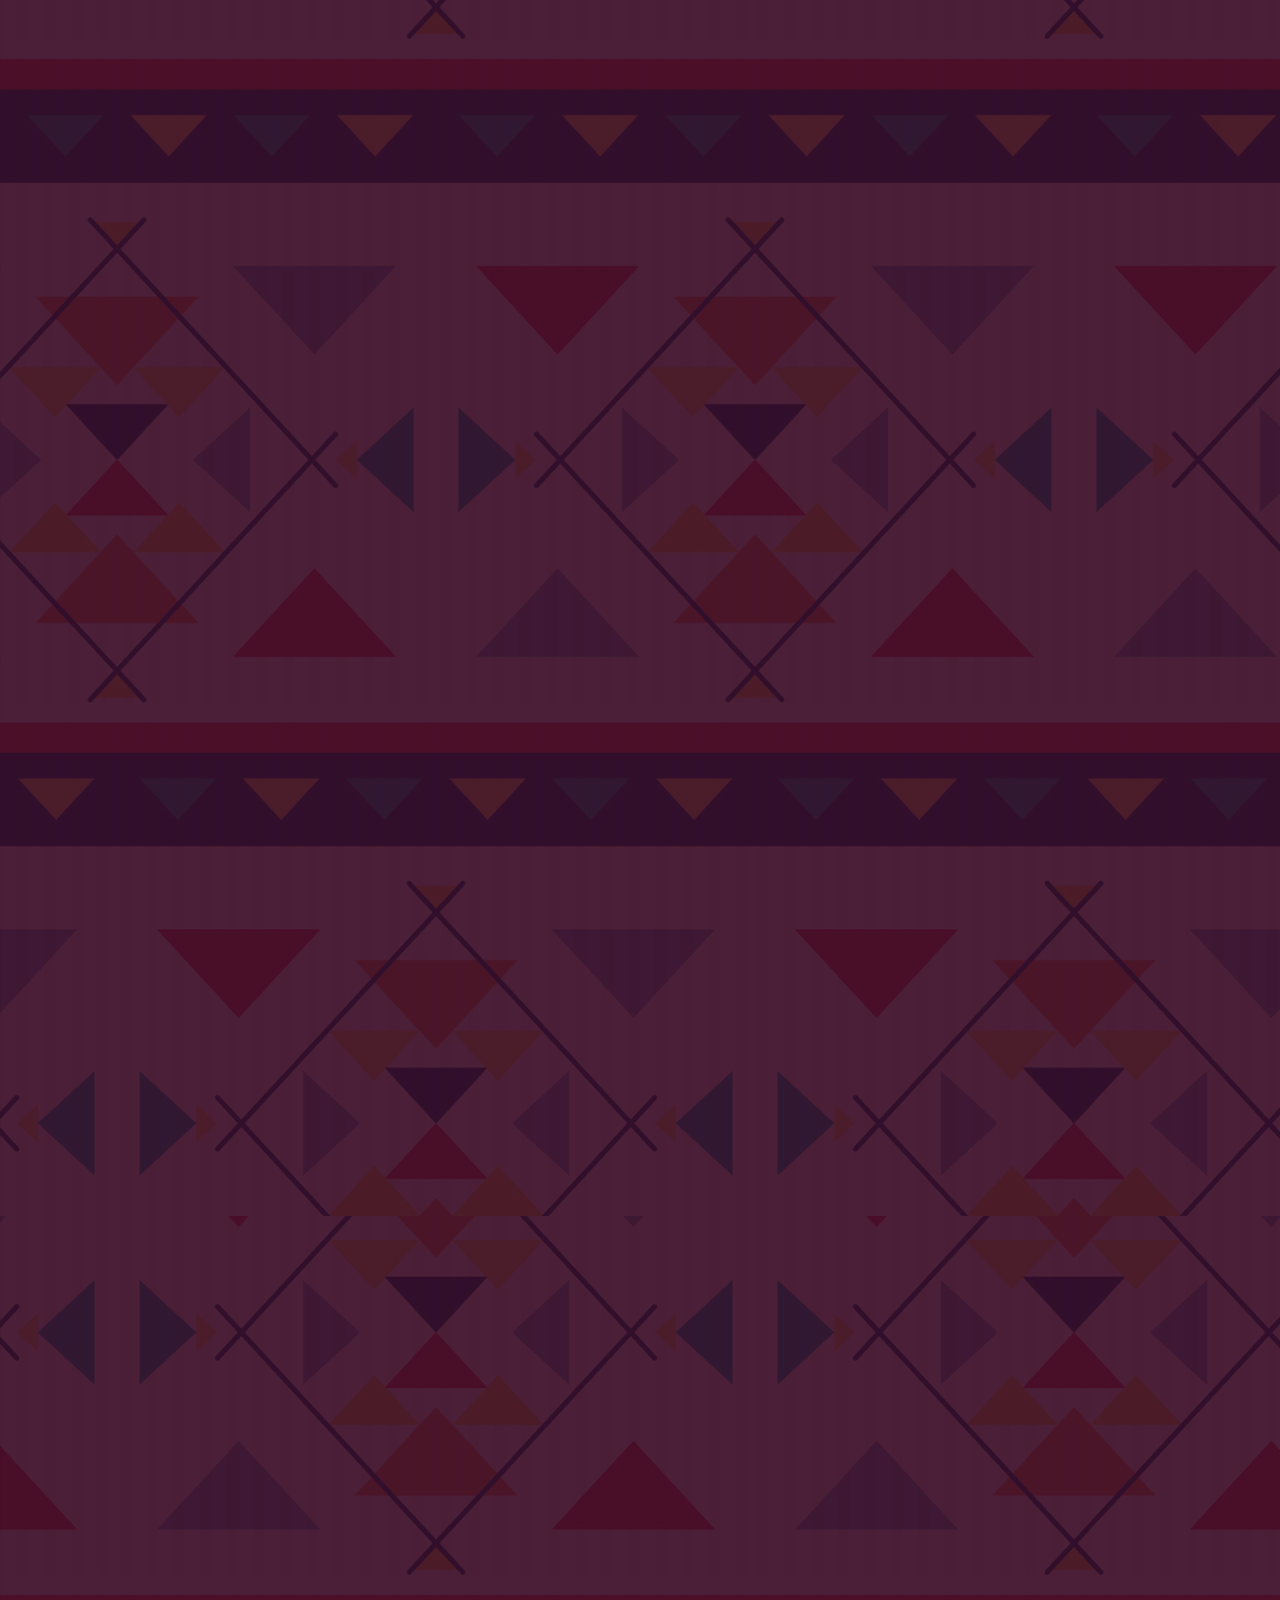
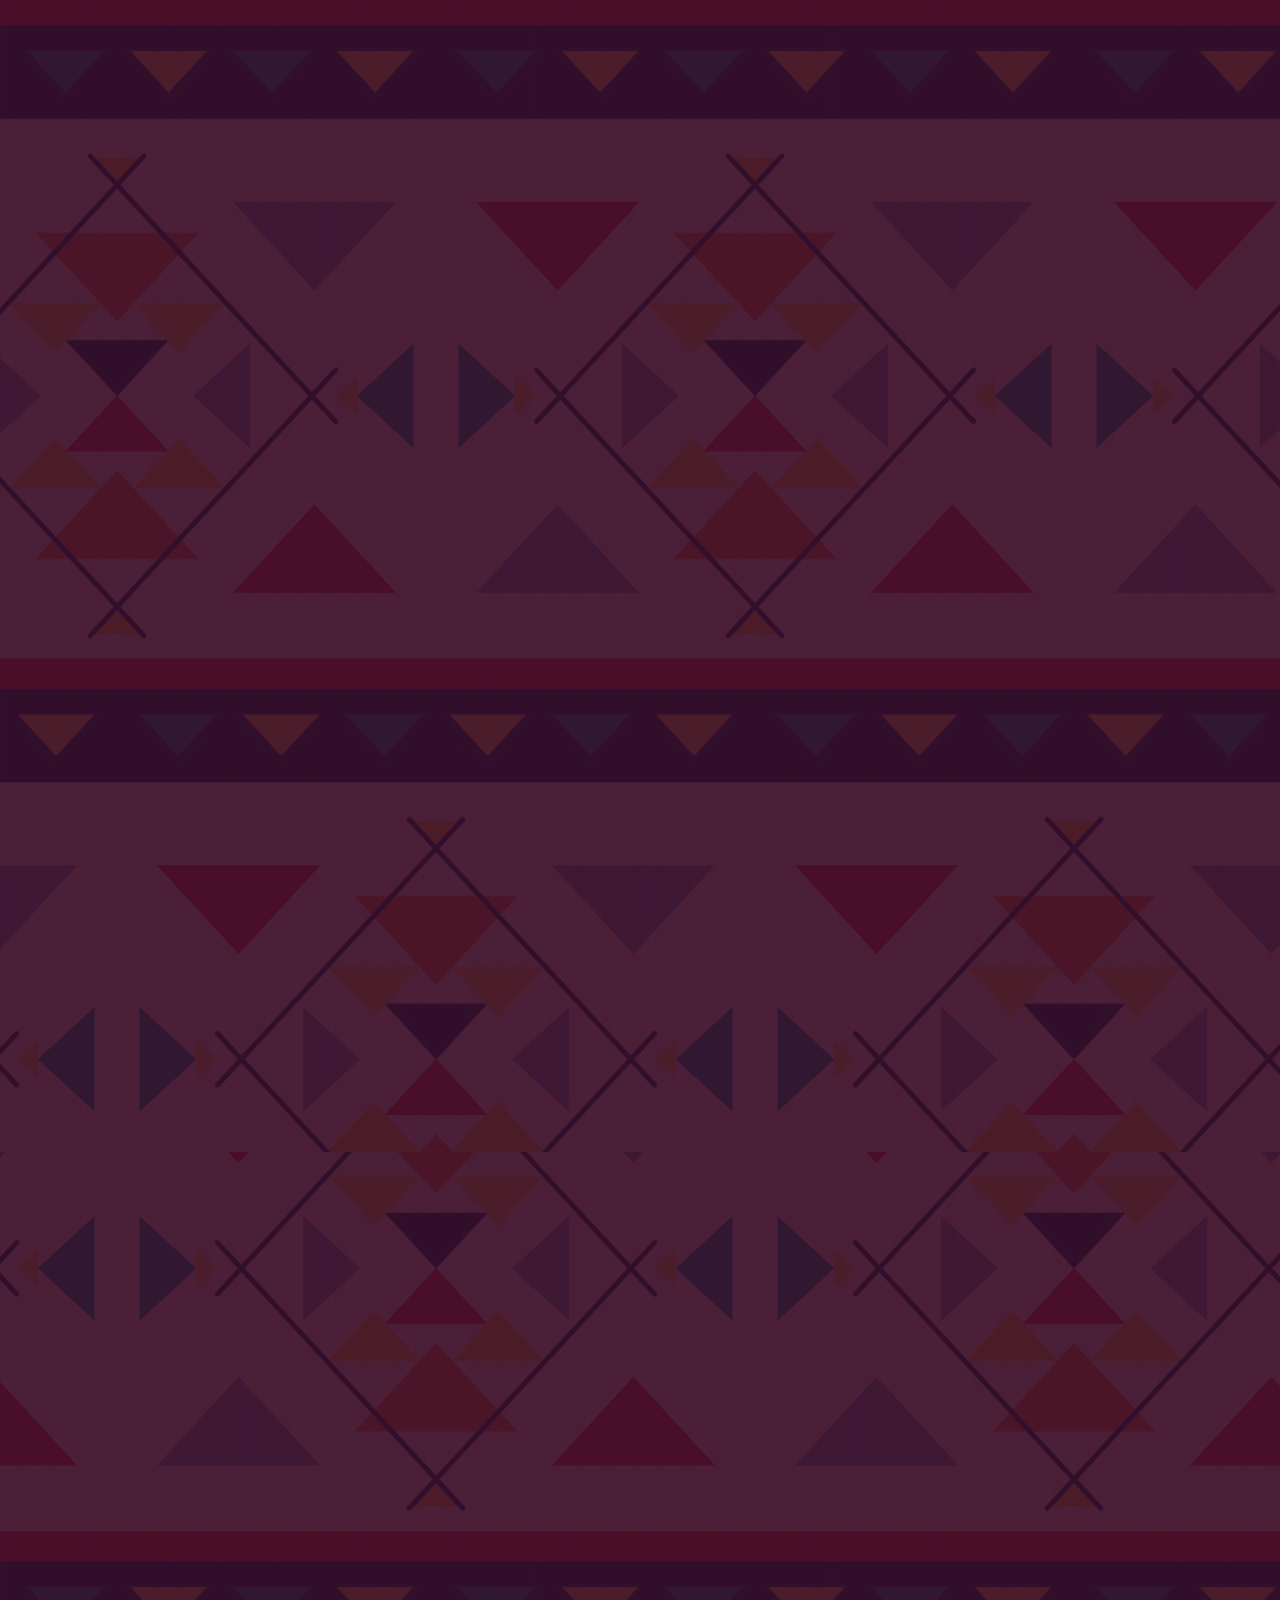
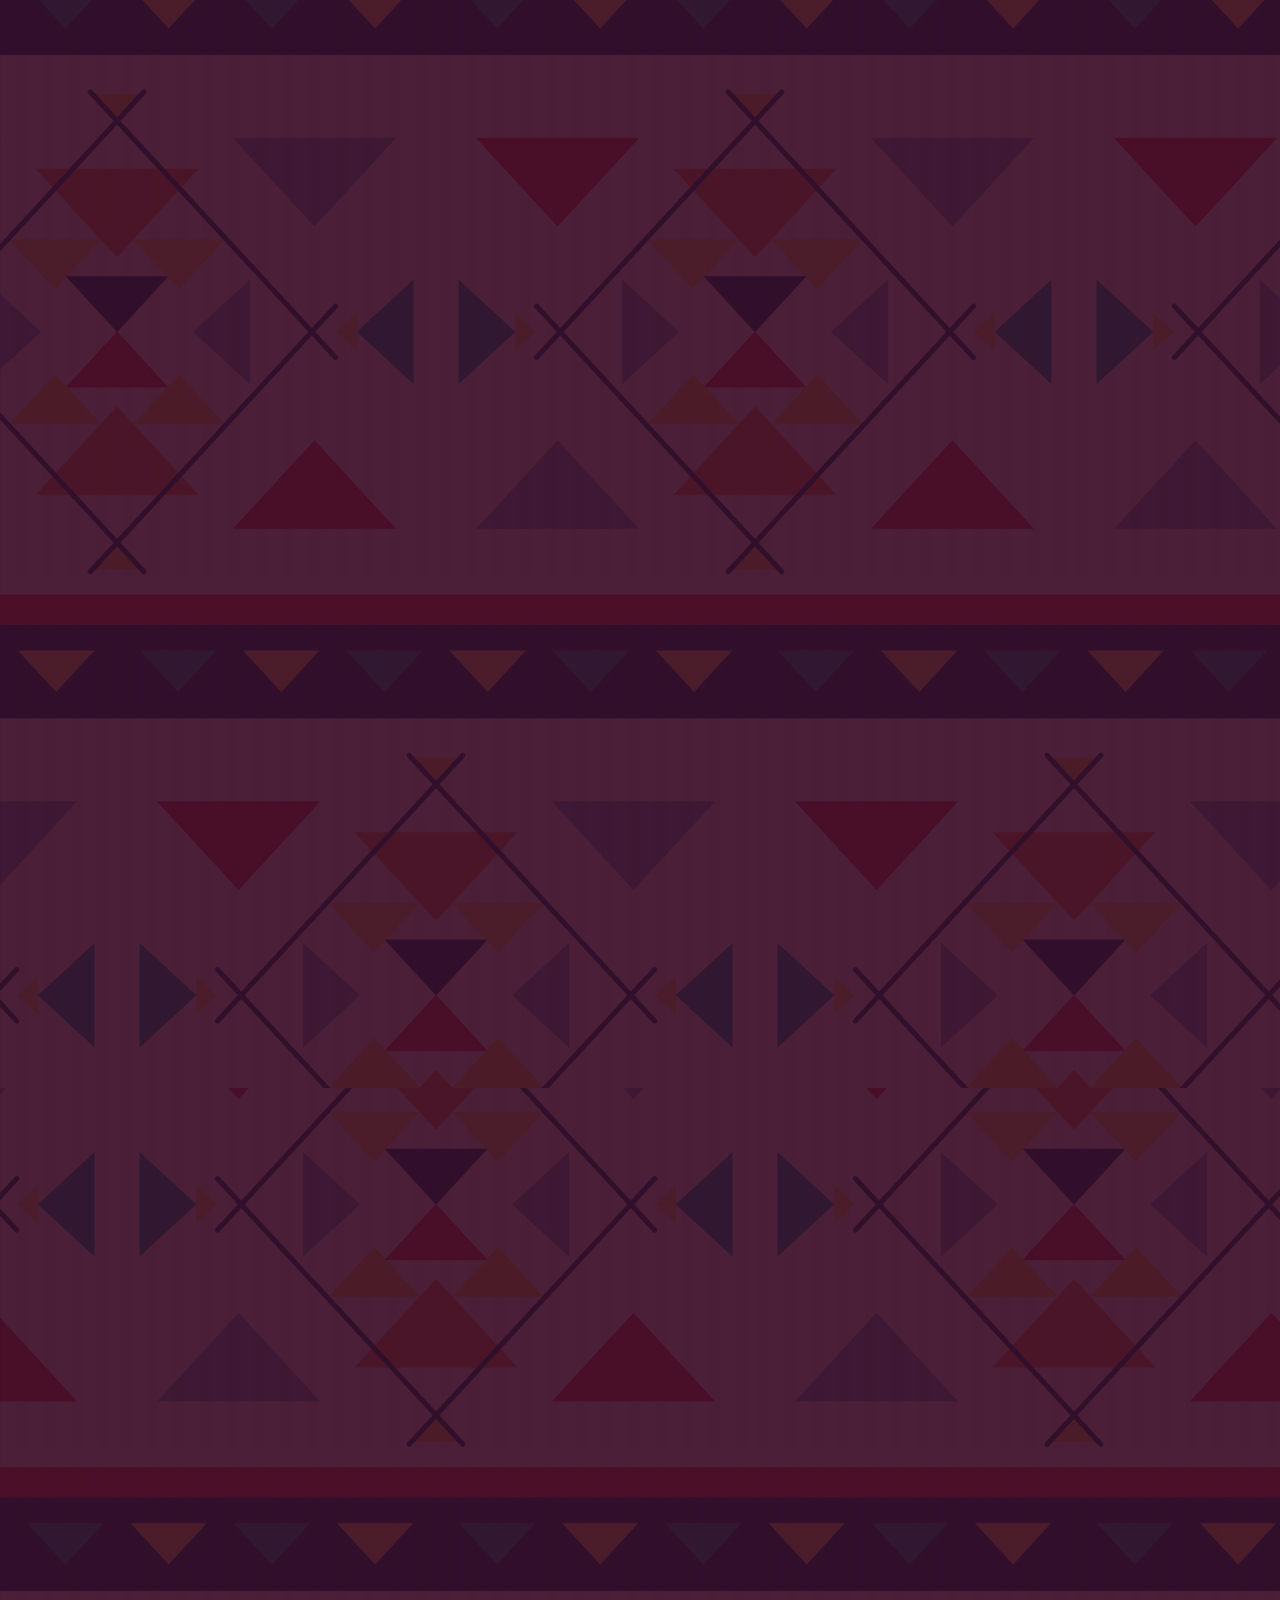
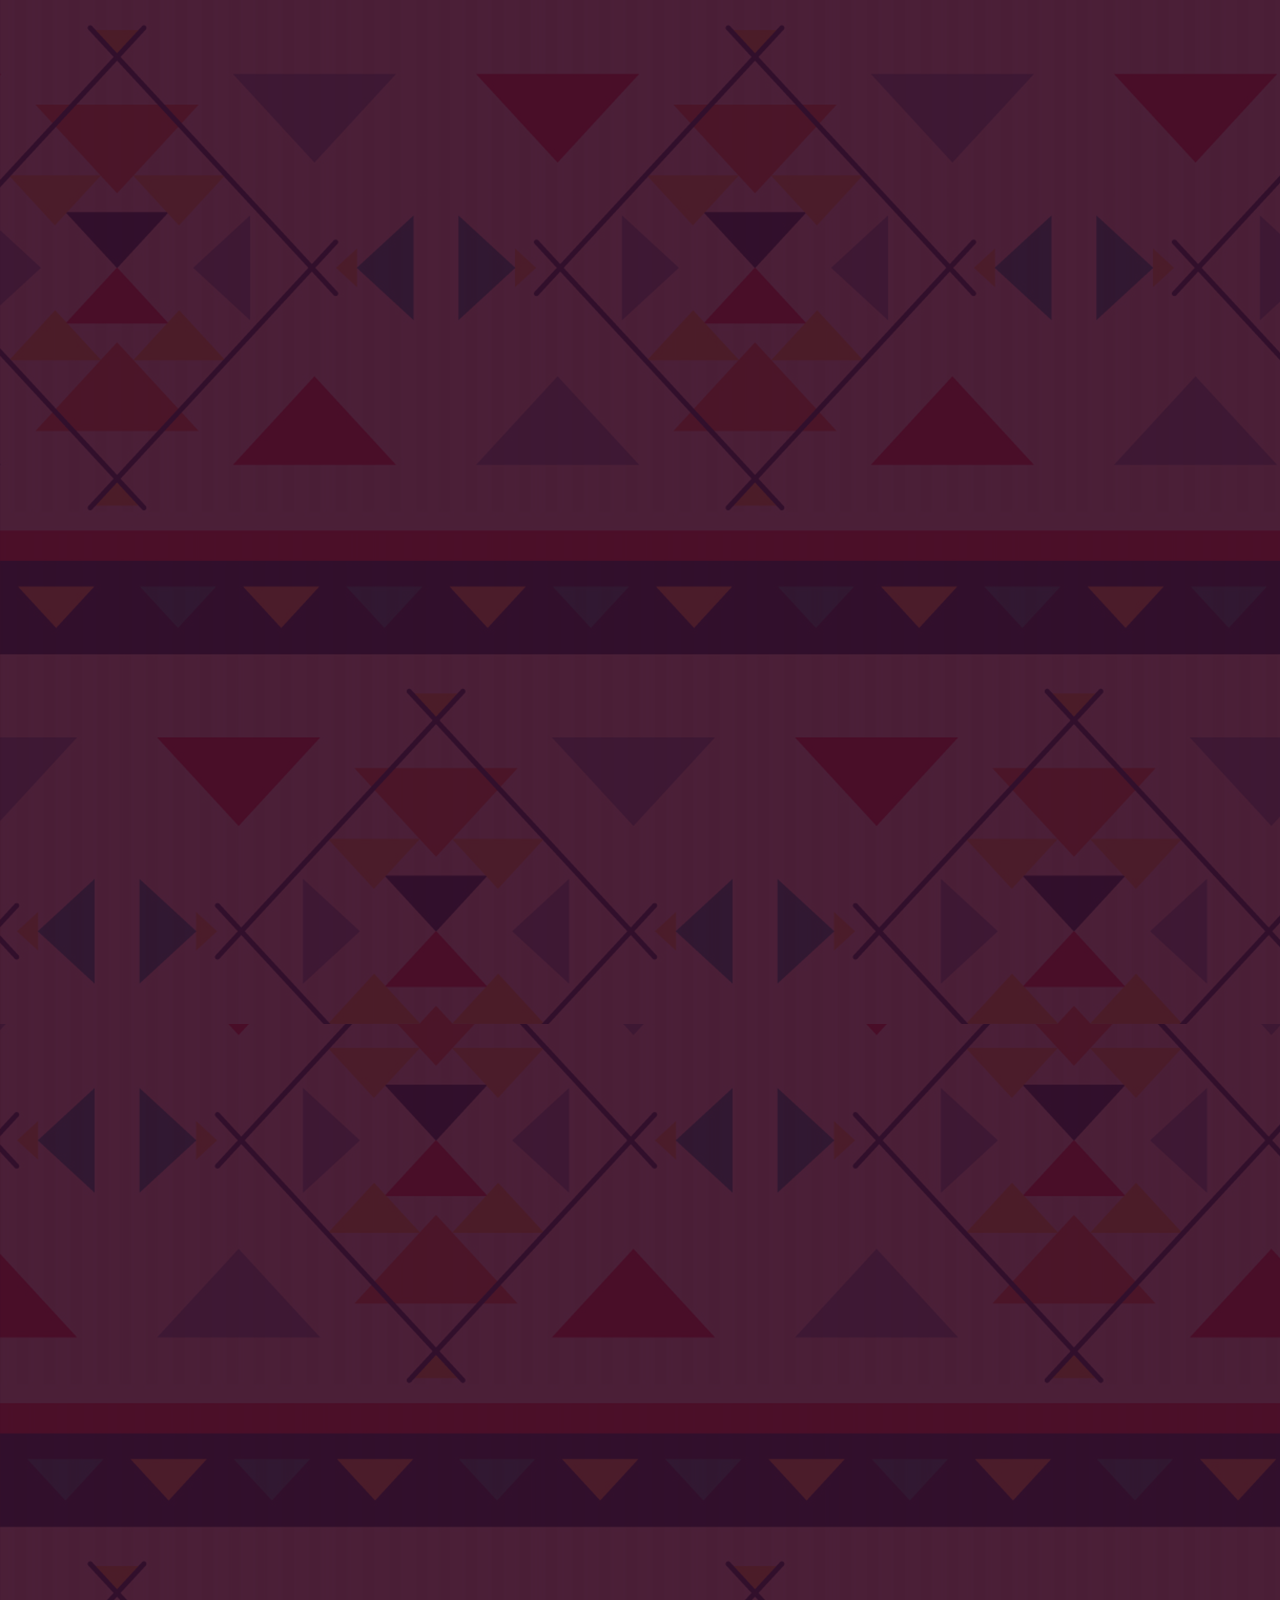
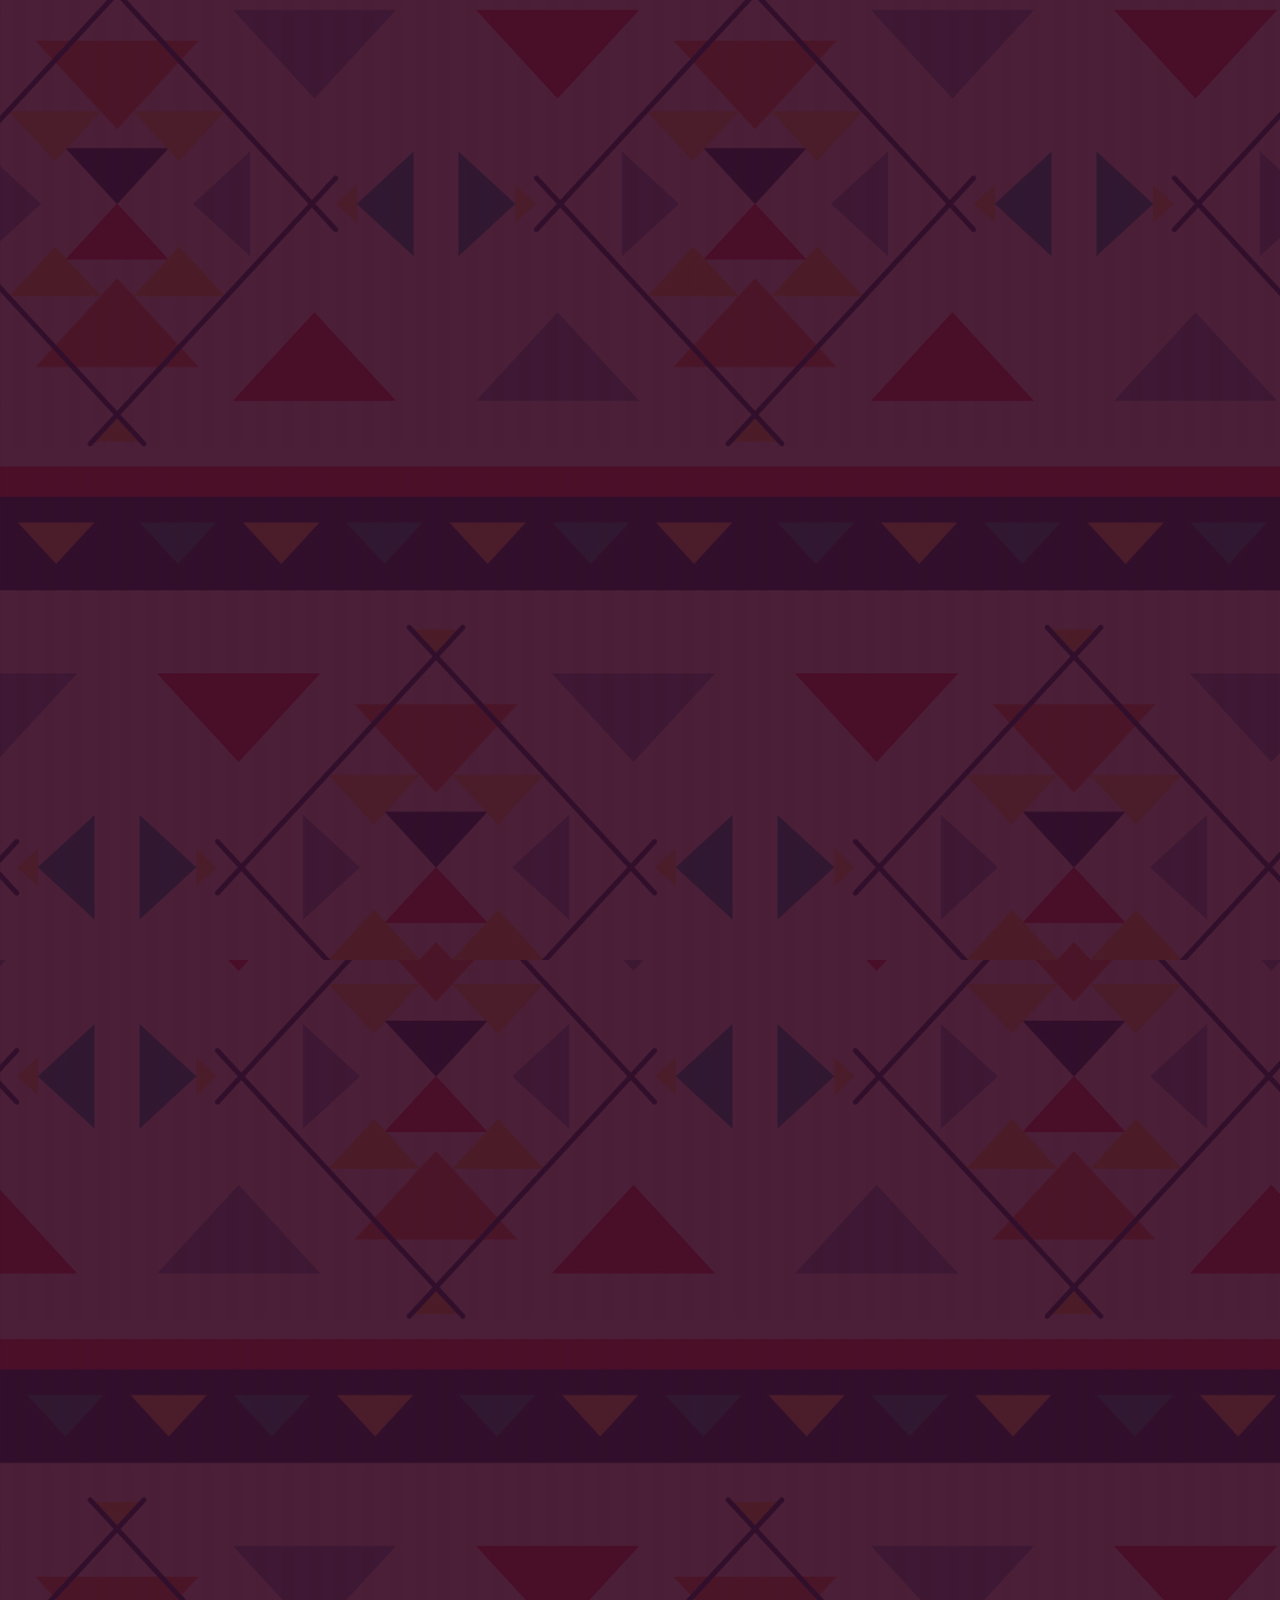
==== commit 959bcaac: "Update index.html" ====
--- a/index.html
+++ b/index.html
@@ -25,7 +25,7 @@
 
 
 <!-- TopAppBar -->
-<nav class="fixed top-6 left-1/2 -translate-x-1/2 w-[calc(100%-48px)] max-w-[1440px] z-[100] bg-white shadow-xl rounded-2xl border border-stone-100">
+<nav class="sticky top-4 md:top-6 inset-x-3 md:inset-x-6 max-w-[1440px] mx-auto z-[100] bg-white shadow-xl rounded-2xl border border-stone-100 overflow-hidden">
     <div class="flex justify-between items-center px-8 py-2">
         <div class="h-12 w-12 flex items-center">
             <img alt="HAJJAJ Logo" class="h-full w-auto object-contain" src="https://lh3.googleusercontent.com/aida/[base64]"/>
@@ -74,7 +74,7 @@
 
 
 
-<main class="max-w-[1440px] mx-auto px-6 pt-[120px] space-y-8">
+<main class="max-w-[1440px] mx-auto px-3 md:px-6 pt-32 md:pt-[120px] space-y-8">
 
 
 
@@ -83,9 +83,9 @@
 
 <!-- Hero Section Split Cards -->
 <div class="grid grid-cols-1 md:grid-cols-2 gap-8 ">
-<section class="content-card p-12 lg:p-16 flex flex-col justify-center reveal-item-left">
+<section class="content-card p-6 md:p-12 lg:p-16 flex flex-col justify-center reveal-item-left">
 <div class="space-y-8">
-<h1 style="font-size: 3rem; font-weight: bolder;" class="font-headline-xl text-on-surface leading-tight">
+<h1 style=" font-weight: bolder;" class="font-headline-xl text-3xl md:text-5xl text-on-surface leading-tight">
                     ESCAPE THE <span class="text-primary italic font-light">CHAOS</span>,<br/>
                     EMBRACE TRANQUILITY.
                 </h1>
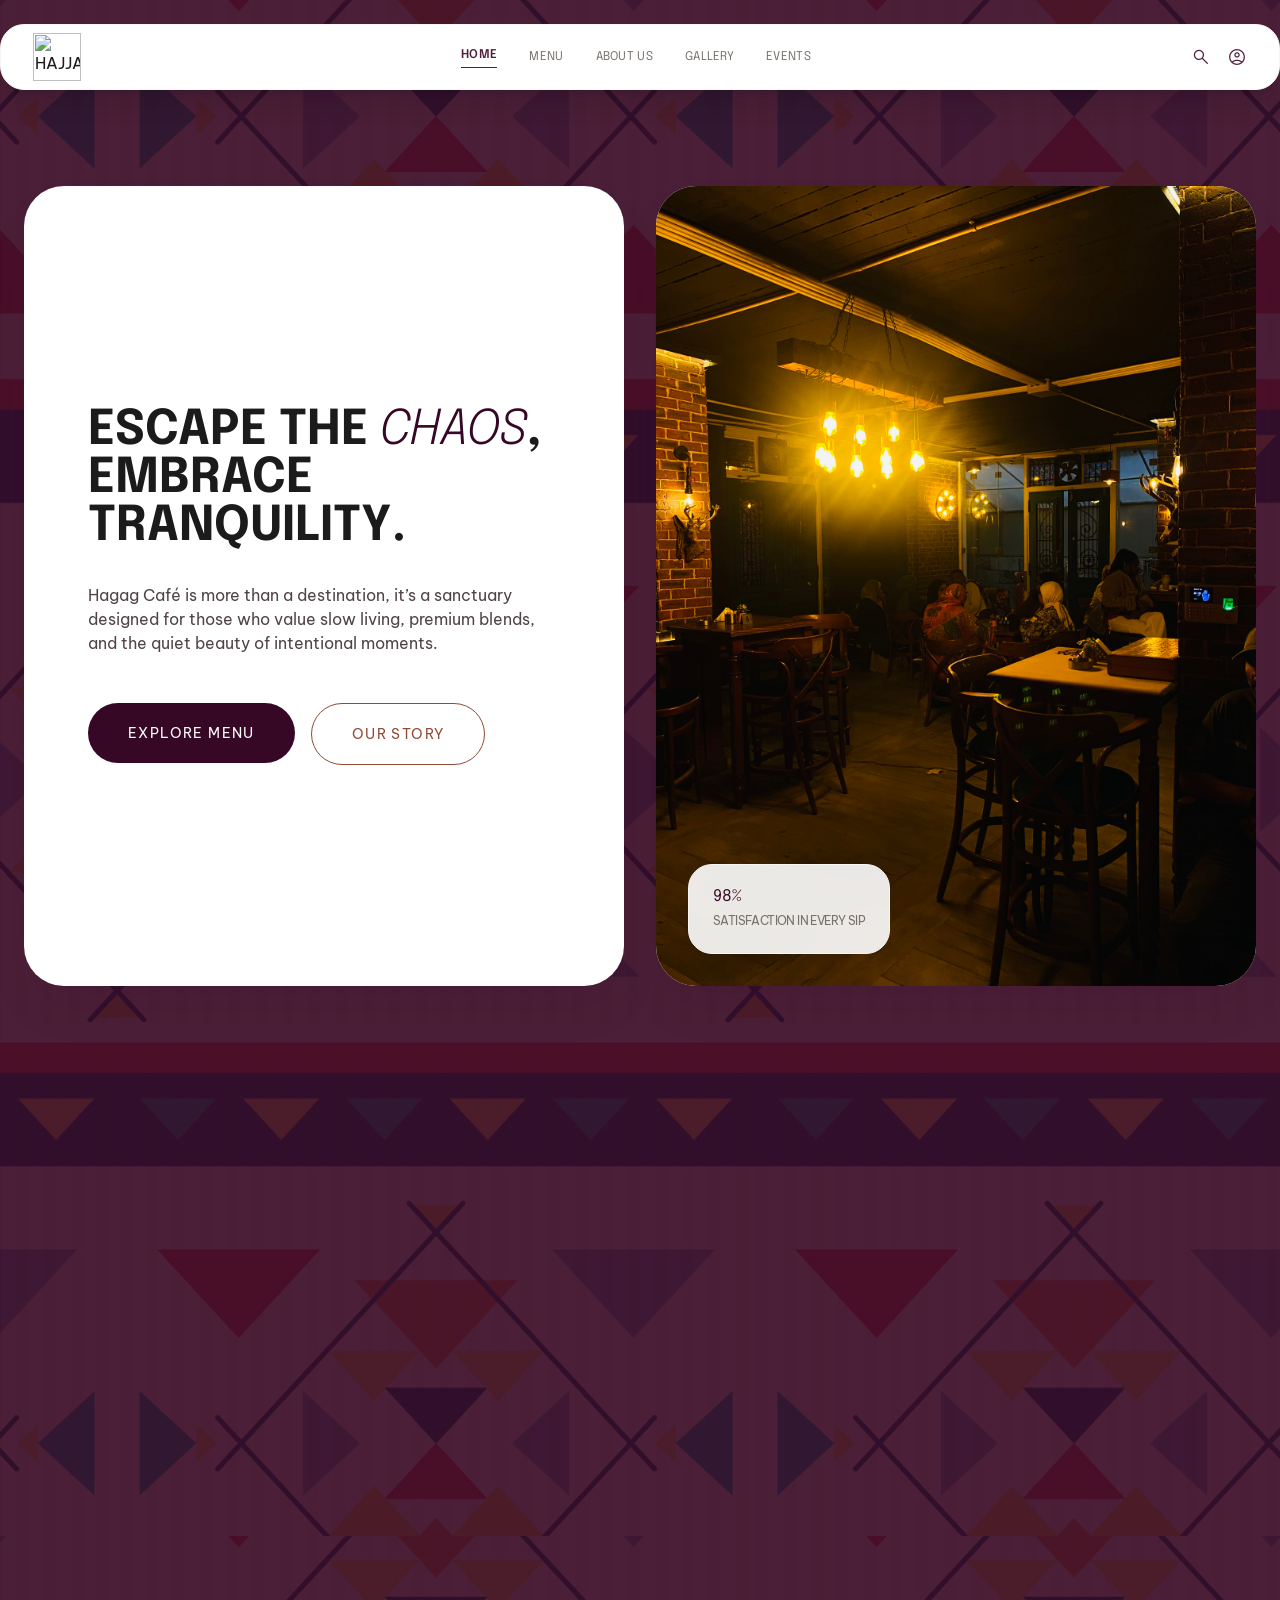
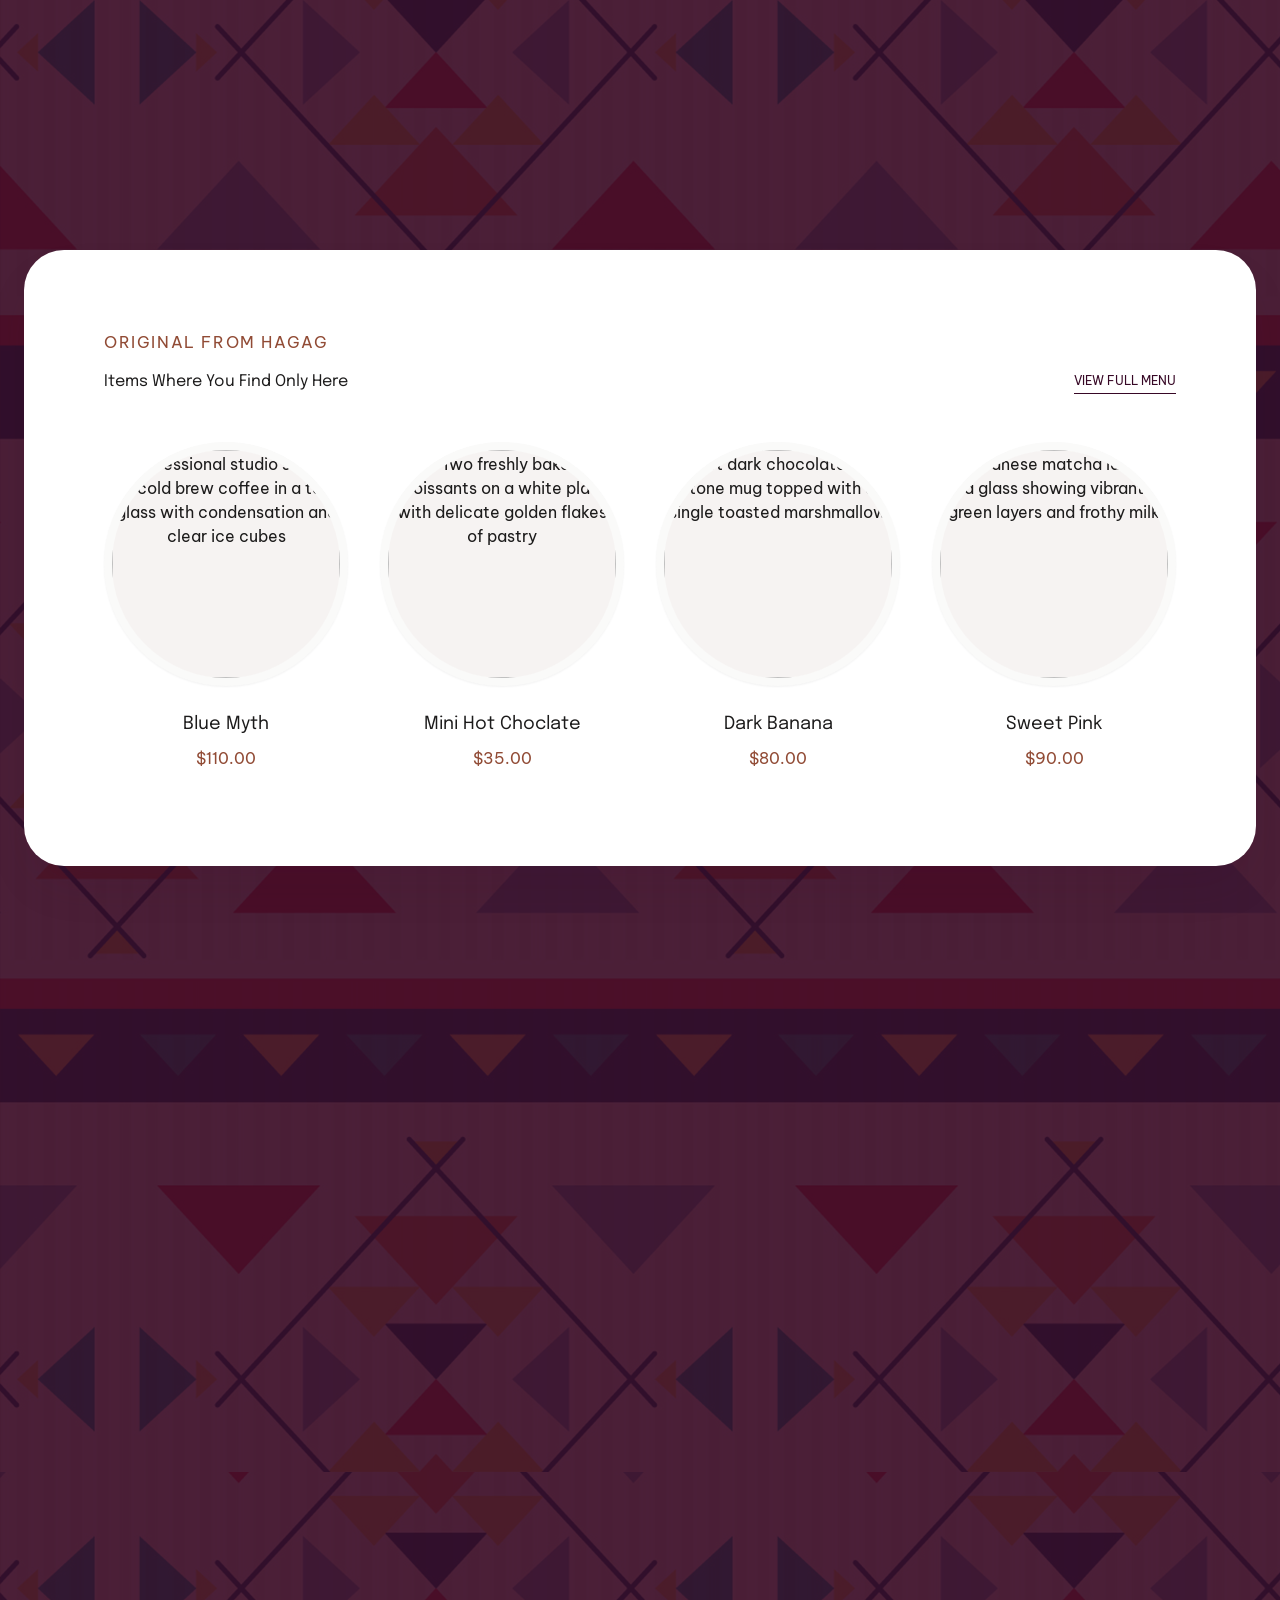
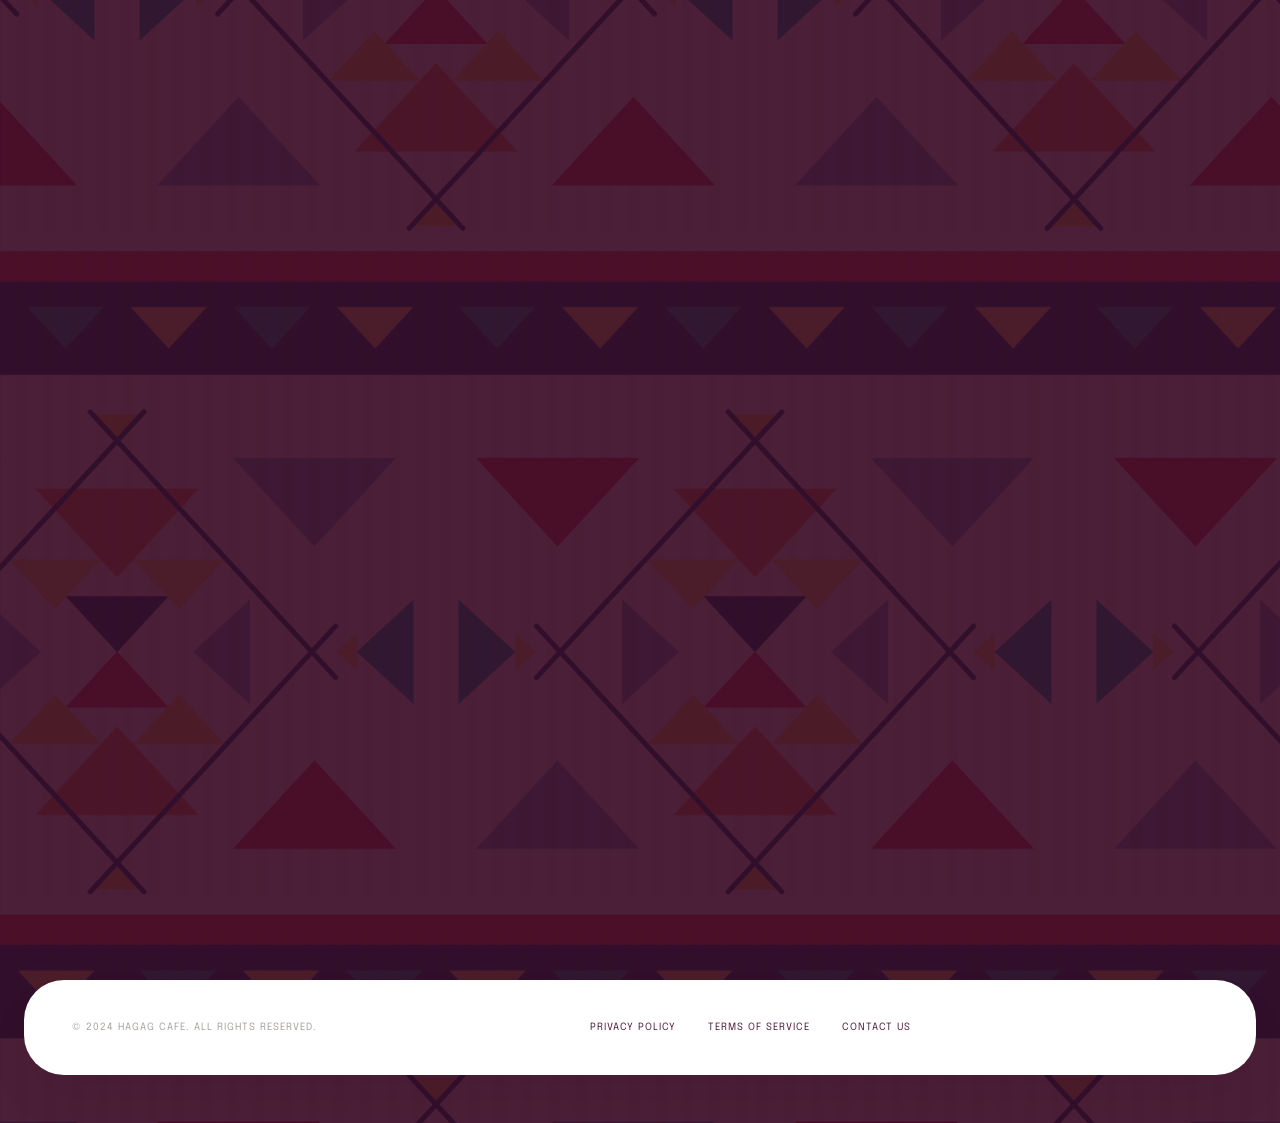
==== commit 2f6a2e9f: "Update print statement from 'Hello' to 'Goodbye'" ====
--- a/index.html
+++ b/index.html
@@ -1,12 +1,10 @@
-<!DOCTYPE html>
-
 <html class="light" lang="en"><head>
-<meta charset="utf-8"/>
-<meta content="width=device-width, initial-scale=1.0" name="viewport"/>
-<link href="https://fonts.googleapis.com/css2?family=Epilogue:wght@100;200;300;400;600;700;800&amp;family=Be+Vietnam+Pro:wght@100;300;400;600&amp;display=swap" rel="stylesheet"/>
-<link href="https://fonts.googleapis.com/css2?family=Material+Symbols+Outlined:wght,FILL@100..700,0..1&amp;display=swap" rel="stylesheet"/>
+<meta charset="utf-8">
+<meta content="width=device-width, initial-scale=1.0" name="viewport">
+<link href="https://fonts.googleapis.com/css2?family=Epilogue:wght@100;200;300;400;600;700;800&amp;family=Be+Vietnam+Pro:wght@100;300;400;600&amp;display=swap" rel="stylesheet">
+<link href="https://fonts.googleapis.com/css2?family=Material+Symbols+Outlined:wght,FILL@100..700,0..1&amp;display=swap" rel="stylesheet">
 <link rel="stylesheet" type="text/css" href="styles.css">
-<link rel="stylesheet" href="https://cdnjs.cloudflare.com/ajax/libs/font-awesome/7.0.1/css/all.min.css" integrity="sha512-2SwdPD6INVrV/lHTZbO2nodKhrnDdJK9/kg2XD1r9uGqPo1cUbujc+IYdlYdEErWNu69gVcYgdxlmVmzTWnetw==" crossorigin="anonymous" referrerpolicy="no-referrer" />
+<link rel="stylesheet" href="https://cdnjs.cloudflare.com/ajax/libs/font-awesome/7.0.1/css/all.min.css" integrity="sha512-2SwdPD6INVrV/lHTZbO2nodKhrnDdJK9/kg2XD1r9uGqPo1cUbujc+IYdlYdEErWNu69gVcYgdxlmVmzTWnetw==" crossorigin="anonymous" referrerpolicy="no-referrer">
 <script src="https://cdn.tailwindcss.com?plugins=forms,container-queries"></script>
 <script id="tailwind-config">
       
@@ -14,7 +12,7 @@
     <style>
 
     </style>
-</head>
+<style>*, ::before, ::after{--tw-border-spacing-x:0;--tw-border-spacing-y:0;--tw-translate-x:0;--tw-translate-y:0;--tw-rotate:0;--tw-skew-x:0;--tw-skew-y:0;--tw-scale-x:1;--tw-scale-y:1;--tw-pan-x: ;--tw-pan-y: ;--tw-pinch-zoom: ;--tw-scroll-snap-strictness:proximity;--tw-gradient-from-position: ;--tw-gradient-via-position: ;--tw-gradient-to-position: ;--tw-ordinal: ;--tw-slashed-zero: ;--tw-numeric-figure: ;--tw-numeric-spacing: ;--tw-numeric-fraction: ;--tw-ring-inset: ;--tw-ring-offset-width:0px;--tw-ring-offset-color:#fff;--tw-ring-color:rgb(59 130 246 / 0.5);--tw-ring-offset-shadow:0 0 #0000;--tw-ring-shadow:0 0 #0000;--tw-shadow:0 0 #0000;--tw-shadow-colored:0 0 #0000;--tw-blur: ;--tw-brightness: ;--tw-contrast: ;--tw-grayscale: ;--tw-hue-rotate: ;--tw-invert: ;--tw-saturate: ;--tw-sepia: ;--tw-drop-shadow: ;--tw-backdrop-blur: ;--tw-backdrop-brightness: ;--tw-backdrop-contrast: ;--tw-backdrop-grayscale: ;--tw-backdrop-hue-rotate: ;--tw-backdrop-invert: ;--tw-backdrop-opacity: ;--tw-backdrop-saturate: ;--tw-backdrop-sepia: ;--tw-contain-size: ;--tw-contain-layout: ;--tw-contain-paint: ;--tw-contain-style: }::backdrop{--tw-border-spacing-x:0;--tw-border-spacing-y:0;--tw-translate-x:0;--tw-translate-y:0;--tw-rotate:0;--tw-skew-x:0;--tw-skew-y:0;--tw-scale-x:1;--tw-scale-y:1;--tw-pan-x: ;--tw-pan-y: ;--tw-pinch-zoom: ;--tw-scroll-snap-strictness:proximity;--tw-gradient-from-position: ;--tw-gradient-via-position: ;--tw-gradient-to-position: ;--tw-ordinal: ;--tw-slashed-zero: ;--tw-numeric-figure: ;--tw-numeric-spacing: ;--tw-numeric-fraction: ;--tw-ring-inset: ;--tw-ring-offset-width:0px;--tw-ring-offset-color:#fff;--tw-ring-color:rgb(59 130 246 / 0.5);--tw-ring-offset-shadow:0 0 #0000;--tw-ring-shadow:0 0 #0000;--tw-shadow:0 0 #0000;--tw-shadow-colored:0 0 #0000;--tw-blur: ;--tw-brightness: ;--tw-contrast: ;--tw-grayscale: ;--tw-hue-rotate: ;--tw-invert: ;--tw-saturate: ;--tw-sepia: ;--tw-drop-shadow: ;--tw-backdrop-blur: ;--tw-backdrop-brightness: ;--tw-backdrop-contrast: ;--tw-backdrop-grayscale: ;--tw-backdrop-hue-rotate: ;--tw-backdrop-invert: ;--tw-backdrop-opacity: ;--tw-backdrop-saturate: ;--tw-backdrop-sepia: ;--tw-contain-size: ;--tw-contain-layout: ;--tw-contain-paint: ;--tw-contain-style: }/* ! tailwindcss v3.4.17 | MIT License | https://tailwindcss.com */*,::after,::before{box-sizing:border-box;border-width:0;border-style:solid;border-color:#e5e7eb}::after,::before{--tw-content:''}:host,html{line-height:1.5;-webkit-text-size-adjust:100%;-moz-tab-size:4;tab-size:4;font-family:ui-sans-serif, system-ui, sans-serif, "Apple Color Emoji", "Segoe UI Emoji", "Segoe UI Symbol", "Noto Color Emoji";font-feature-settings:normal;font-variation-settings:normal;-webkit-tap-highlight-color:transparent}body{margin:0;line-height:inherit}hr{height:0;color:inherit;border-top-width:1px}abbr:where([title]){-webkit-text-decoration:underline dotted;text-decoration:underline dotted}h1,h2,h3,h4,h5,h6{font-size:inherit;font-weight:inherit}a{color:inherit;text-decoration:inherit}b,strong{font-weight:bolder}code,kbd,pre,samp{font-family:ui-monospace, SFMono-Regular, Menlo, Monaco, Consolas, "Liberation Mono", "Courier New", monospace;font-feature-settings:normal;font-variation-settings:normal;font-size:1em}small{font-size:80%}sub,sup{font-size:75%;line-height:0;position:relative;vertical-align:baseline}sub{bottom:-.25em}sup{top:-.5em}table{text-indent:0;border-color:inherit;border-collapse:collapse}button,input,optgroup,select,textarea{font-family:inherit;font-feature-settings:inherit;font-variation-settings:inherit;font-size:100%;font-weight:inherit;line-height:inherit;letter-spacing:inherit;color:inherit;margin:0;padding:0}button,select{text-transform:none}button,input:where([type=button]),input:where([type=reset]),input:where([type=submit]){-webkit-appearance:button;background-color:transparent;background-image:none}:-moz-focusring{outline:auto}:-moz-ui-invalid{box-shadow:none}progress{vertical-align:baseline}::-webkit-inner-spin-button,::-webkit-outer-spin-button{height:auto}[type=search]{-webkit-appearance:textfield;outline-offset:-2px}::-webkit-search-decoration{-webkit-appearance:none}::-webkit-file-upload-button{-webkit-appearance:button;font:inherit}summary{display:list-item}blockquote,dd,dl,figure,h1,h2,h3,h4,h5,h6,hr,p,pre{margin:0}fieldset{margin:0;padding:0}legend{padding:0}menu,ol,ul{list-style:none;margin:0;padding:0}dialog{padding:0}textarea{resize:vertical}input::placeholder,textarea::placeholder{opacity:1;color:#9ca3af}[role=button],button{cursor:pointer}:disabled{cursor:default}audio,canvas,embed,iframe,img,object,svg,video{display:block;vertical-align:middle}img,video{max-width:100%;height:auto}[hidden]:where(:not([hidden=until-found])){display:none}[type='text'],input:where(:not([type])),[type='email'],[type='url'],[type='password'],[type='number'],[type='date'],[type='datetime-local'],[type='month'],[type='search'],[type='tel'],[type='time'],[type='week'],[multiple],textarea,select{-webkit-appearance:none;appearance:none;background-color:#fff;border-color:#6b7280;border-width:1px;border-radius:0px;padding-top:0.5rem;padding-right:0.75rem;padding-bottom:0.5rem;padding-left:0.75rem;font-size:1rem;line-height:1.5rem;--tw-shadow:0 0 #0000;}[type='text']:focus, input:where(:not([type])):focus, [type='email']:focus, [type='url']:focus, [type='password']:focus, [type='number']:focus, [type='date']:focus, [type='datetime-local']:focus, [type='month']:focus, [type='search']:focus, [type='tel']:focus, [type='time']:focus, [type='week']:focus, [multiple]:focus, textarea:focus, select:focus{outline:2px solid transparent;outline-offset:2px;--tw-ring-inset:var(--tw-empty,/*!*/ /*!*/);--tw-ring-offset-width:0px;--tw-ring-offset-color:#fff;--tw-ring-color:#2563eb;--tw-ring-offset-shadow:var(--tw-ring-inset) 0 0 0 var(--tw-ring-offset-width) var(--tw-ring-offset-color);--tw-ring-shadow:var(--tw-ring-inset) 0 0 0 calc(1px + var(--tw-ring-offset-width)) var(--tw-ring-color);box-shadow:var(--tw-ring-offset-shadow), var(--tw-ring-shadow), var(--tw-shadow);border-color:#2563eb}input::placeholder,textarea::placeholder{color:#6b7280;opacity:1}::-webkit-datetime-edit-fields-wrapper{padding:0}::-webkit-date-and-time-value{min-height:1.5em;text-align:inherit}::-webkit-datetime-edit{display:inline-flex}::-webkit-datetime-edit,::-webkit-datetime-edit-year-field,::-webkit-datetime-edit-month-field,::-webkit-datetime-edit-day-field,::-webkit-datetime-edit-hour-field,::-webkit-datetime-edit-minute-field,::-webkit-datetime-edit-second-field,::-webkit-datetime-edit-millisecond-field,::-webkit-datetime-edit-meridiem-field{padding-top:0;padding-bottom:0}select{background-image:url("data:image/svg+xml,%3csvg xmlns='http://www.w3.org/2000/svg' fill='none' viewBox='0 0 20 20'%3e%3cpath stroke='%236b7280' stroke-linecap='round' stroke-linejoin='round' stroke-width='1.5' d='M6 8l4 4 4-4'/%3e%3c/svg%3e");background-position:right 0.5rem center;background-repeat:no-repeat;background-size:1.5em 1.5em;padding-right:2.5rem;print-color-adjust:exact}[multiple],[size]:where(select:not([size="1"])){background-image:initial;background-position:initial;background-repeat:unset;background-size:initial;padding-right:0.75rem;print-color-adjust:unset}[type='checkbox'],[type='radio']{-webkit-appearance:none;appearance:none;padding:0;print-color-adjust:exact;display:inline-block;vertical-align:middle;background-origin:border-box;-webkit-user-select:none;user-select:none;flex-shrink:0;height:1rem;width:1rem;color:#2563eb;background-color:#fff;border-color:#6b7280;border-width:1px;--tw-shadow:0 0 #0000}[type='checkbox']{border-radius:0px}[type='radio']{border-radius:100%}[type='checkbox']:focus,[type='radio']:focus{outline:2px solid transparent;outline-offset:2px;--tw-ring-inset:var(--tw-empty,/*!*/ /*!*/);--tw-ring-offset-width:2px;--tw-ring-offset-color:#fff;--tw-ring-color:#2563eb;--tw-ring-offset-shadow:var(--tw-ring-inset) 0 0 0 var(--tw-ring-offset-width) var(--tw-ring-offset-color);--tw-ring-shadow:var(--tw-ring-inset) 0 0 0 calc(2px + var(--tw-ring-offset-width)) var(--tw-ring-color);box-shadow:var(--tw-ring-offset-shadow), var(--tw-ring-shadow), var(--tw-shadow)}[type='checkbox']:checked,[type='radio']:checked{border-color:transparent;background-color:currentColor;background-size:100% 100%;background-position:center;background-repeat:no-repeat}[type='checkbox']:checked{background-image:url("data:image/svg+xml,%3csvg viewBox='0 0 16 16' fill='white' xmlns='http://www.w3.org/2000/svg'%3e%3cpath d='M12.207 4.793a1 1 0 010 1.414l-5 5a1 1 0 01-1.414 0l-2-2a1 1 0 011.414-1.414L6.5 9.086l4.293-4.293a1 1 0 011.414 0z'/%3e%3c/svg%3e");}@media (forced-colors: active) {[type='checkbox']:checked{-webkit-appearance:auto;appearance:auto}}[type='radio']:checked{background-image:url("data:image/svg+xml,%3csvg viewBox='0 0 16 16' fill='white' xmlns='http://www.w3.org/2000/svg'%3e%3ccircle cx='8' cy='8' r='3'/%3e%3c/svg%3e");}@media (forced-colors: active) {[type='radio']:checked{-webkit-appearance:auto;appearance:auto}}[type='checkbox']:checked:hover,[type='checkbox']:checked:focus,[type='radio']:checked:hover,[type='radio']:checked:focus{border-color:transparent;background-color:currentColor}[type='checkbox']:indeterminate{background-image:url("data:image/svg+xml,%3csvg xmlns='http://www.w3.org/2000/svg' fill='none' viewBox='0 0 16 16'%3e%3cpath stroke='white' stroke-linecap='round' stroke-linejoin='round' stroke-width='2' d='M4 8h8'/%3e%3c/svg%3e");border-color:transparent;background-color:currentColor;background-size:100% 100%;background-position:center;background-repeat:no-repeat;}@media (forced-colors: active) {[type='checkbox']:indeterminate{-webkit-appearance:auto;appearance:auto}}[type='checkbox']:indeterminate:hover,[type='checkbox']:indeterminate:focus{border-color:transparent;background-color:currentColor}[type='file']{background:unset;border-color:inherit;border-width:0;border-radius:0;padding:0;font-size:unset;line-height:inherit}[type='file']:focus{outline:1px solid ButtonText;outline:1px auto -webkit-focus-ring-color}.absolute{position:absolute}.relative{position:relative}.sticky{position:sticky}.inset-0{inset:0px}.inset-x-3{left:0.75rem;right:0.75rem}.bottom-8{bottom:2rem}.left-8{left:2rem}.top-4{top:1rem}.z-\[100\]{z-index:100}.col-span-12{grid-column:span 12 / span 12}.mx-auto{margin-left:auto;margin-right:auto}.mb-12{margin-bottom:3rem}.mb-16{margin-bottom:4rem}.mb-2{margin-bottom:0.5rem}.mb-4{margin-bottom:1rem}.mb-6{margin-bottom:1.5rem}.mb-8{margin-bottom:2rem}.mt-1{margin-top:0.25rem}.mt-2{margin-top:0.5rem}.mt-5{margin-top:1.25rem}.mt-8{margin-top:2rem}.block{display:block}.flex{display:flex}.inline-flex{display:inline-flex}.grid{display:grid}.hidden{display:none}.aspect-square{aspect-ratio:1 / 1}.h-1{height:0.25rem}.h-10{height:2.5rem}.h-12{height:3rem}.h-64{height:16rem}.h-80{height:20rem}.h-96{height:24rem}.h-\[400px\]{height:400px}.h-full{height:100%}.min-h-\[400px\]{min-height:400px}.min-h-\[500px\]{min-height:500px}.min-h-screen{min-height:100vh}.w-10{width:2.5rem}.w-12{width:3rem}.w-16{width:4rem}.w-auto{width:auto}.w-full{width:100%}.max-w-\[1440px\]{max-width:1440px}.max-w-xl{max-width:36rem}.max-w-xs{max-width:20rem}.grid-cols-1{grid-template-columns:repeat(1, minmax(0, 1fr))}.grid-cols-12{grid-template-columns:repeat(12, minmax(0, 1fr))}.grid-cols-2{grid-template-columns:repeat(2, minmax(0, 1fr))}.flex-col{flex-direction:column}.flex-wrap{flex-wrap:wrap}.items-start{align-items:flex-start}.items-end{align-items:flex-end}.items-center{align-items:center}.justify-center{justify-content:center}.justify-between{justify-content:space-between}.gap-2{gap:0.5rem}.gap-4{gap:1rem}.gap-6{gap:1.5rem}.gap-8{gap:2rem}.space-y-4 > :not([hidden]) ~ :not([hidden]){--tw-space-y-reverse:0;margin-top:calc(1rem * calc(1 - var(--tw-space-y-reverse)));margin-bottom:calc(1rem * var(--tw-space-y-reverse))}.space-y-6 > :not([hidden]) ~ :not([hidden]){--tw-space-y-reverse:0;margin-top:calc(1.5rem * calc(1 - var(--tw-space-y-reverse)));margin-bottom:calc(1.5rem * var(--tw-space-y-reverse))}.space-y-8 > :not([hidden]) ~ :not([hidden]){--tw-space-y-reverse:0;margin-top:calc(2rem * calc(1 - var(--tw-space-y-reverse)));margin-bottom:calc(2rem * var(--tw-space-y-reverse))}.overflow-hidden{overflow:hidden}.rounded-2xl{border-radius:1.5rem}.rounded-full{border-radius:9999px}.rounded-b-2xl{border-bottom-right-radius:1.5rem;border-bottom-left-radius:1.5rem}.border{border-width:1px}.border-8{border-width:8px}.border-b{border-bottom-width:1px}.border-t{border-top-width:1px}.border-\[\#501E3C\]{--tw-border-opacity:1;border-color:rgb(80 30 60 / var(--tw-border-opacity, 1))}.border-primary{--tw-border-opacity:1;border-color:rgb(55 8 38 / var(--tw-border-opacity, 1))}.border-secondary{--tw-border-opacity:1;border-color:rgb(145 75 53 / var(--tw-border-opacity, 1))}.border-stone-100{--tw-border-opacity:1;border-color:rgb(245 245 244 / var(--tw-border-opacity, 1))}.border-stone-50{--tw-border-opacity:1;border-color:rgb(250 250 249 / var(--tw-border-opacity, 1))}.bg-\[\#370826\]{--tw-bg-opacity:1;background-color:rgb(55 8 38 / var(--tw-bg-opacity, 1))}.bg-\[\#fca287\]{--tw-bg-opacity:1;background-color:rgb(252 162 135 / var(--tw-bg-opacity, 1))}.bg-primary{--tw-bg-opacity:1;background-color:rgb(55 8 38 / var(--tw-bg-opacity, 1))}.bg-stone-50{--tw-bg-opacity:1;background-color:rgb(250 250 249 / var(--tw-bg-opacity, 1))}.bg-surface-container-low{--tw-bg-opacity:1;background-color:rgb(246 243 242 / var(--tw-bg-opacity, 1))}.bg-white{--tw-bg-opacity:1;background-color:rgb(255 255 255 / var(--tw-bg-opacity, 1))}.bg-white\/90{background-color:rgb(255 255 255 / 0.9)}.object-contain{object-fit:contain}.object-cover{object-fit:cover}.p-12{padding:3rem}.p-6{padding:1.5rem}.p-8{padding:2rem}.px-10{padding-left:2.5rem;padding-right:2.5rem}.px-12{padding-left:3rem;padding-right:3rem}.px-3{padding-left:0.75rem;padding-right:0.75rem}.px-6{padding-left:1.5rem;padding-right:1.5rem}.px-8{padding-left:2rem;padding-right:2rem}.py-10{padding-top:2.5rem;padding-bottom:2.5rem}.py-2{padding-top:0.5rem;padding-bottom:0.5rem}.py-4{padding-top:1rem;padding-bottom:1rem}.py-5{padding-top:1.25rem;padding-bottom:1.25rem}.pb-1{padding-bottom:0.25rem}.pb-12{padding-bottom:3rem}.pt-12{padding-top:3rem}.pt-32{padding-top:8rem}.pt-4{padding-top:1rem}.text-center{text-align:center}.font-\[\'Epilogue\'\]{font-family:'Epilogue'}.font-body-lg{font-family:Be Vietnam Pro}.font-body-md{font-family:Be Vietnam Pro}.font-headline-lg{font-family:Epilogue}.font-headline-md{font-family:Epilogue}.font-headline-xl{font-family:Epilogue}.font-label-md{font-family:Be Vietnam Pro}.text-2xl{font-size:1.5rem;line-height:2rem}.text-3xl{font-size:1.875rem;line-height:2.25rem}.text-4xl{font-size:2.25rem;line-height:2.5rem}.text-\[10px\]{font-size:10px}.text-base{font-size:1rem;line-height:1.5rem}.text-lg{font-size:1.125rem;line-height:1.75rem}.text-sm{font-size:0.875rem;line-height:1.25rem}.text-xl{font-size:1.25rem;line-height:1.75rem}.text-xs{font-size:0.75rem;line-height:1rem}.font-bold{font-weight:700}.font-light{font-weight:300}.font-semibold{font-weight:600}.uppercase{text-transform:uppercase}.italic{font-style:italic}.leading-none{line-height:1}.leading-relaxed{line-height:1.625}.leading-tight{line-height:1.25}.tracking-tighter{letter-spacing:-0.05em}.tracking-wide{letter-spacing:0.025em}.tracking-widest{letter-spacing:0.1em}.text-\[\#501E3C\]{--tw-text-opacity:1;color:rgb(80 30 60 / var(--tw-text-opacity, 1))}.text-on-primary{--tw-text-opacity:1;color:rgb(255 255 255 / var(--tw-text-opacity, 1))}.text-on-surface{--tw-text-opacity:1;color:rgb(28 27 27 / var(--tw-text-opacity, 1))}.text-on-surface-variant{--tw-text-opacity:1;color:rgb(80 67 73 / var(--tw-text-opacity, 1))}.text-primary{--tw-text-opacity:1;color:rgb(55 8 38 / var(--tw-text-opacity, 1))}.text-secondary{--tw-text-opacity:1;color:rgb(145 75 53 / var(--tw-text-opacity, 1))}.text-secondary-container{--tw-text-opacity:1;color:rgb(252 162 135 / var(--tw-text-opacity, 1))}.text-stone-400{--tw-text-opacity:1;color:rgb(168 162 158 / var(--tw-text-opacity, 1))}.text-stone-500{--tw-text-opacity:1;color:rgb(120 113 108 / var(--tw-text-opacity, 1))}.text-white{--tw-text-opacity:1;color:rgb(255 255 255 / var(--tw-text-opacity, 1))}.shadow-2xl{--tw-shadow:0 25px 50px -12px rgb(0 0 0 / 0.25);--tw-shadow-colored:0 25px 50px -12px var(--tw-shadow-color);box-shadow:var(--tw-ring-offset-shadow, 0 0 #0000), var(--tw-ring-shadow, 0 0 #0000), var(--tw-shadow)}.shadow-sm{--tw-shadow:0 1px 2px 0 rgb(0 0 0 / 0.05);--tw-shadow-colored:0 1px 2px 0 var(--tw-shadow-color);box-shadow:var(--tw-ring-offset-shadow, 0 0 #0000), var(--tw-ring-shadow, 0 0 #0000), var(--tw-shadow)}.shadow-xl{--tw-shadow:0 20px 25px -5px rgb(0 0 0 / 0.1), 0 8px 10px -6px rgb(0 0 0 / 0.1);--tw-shadow-colored:0 20px 25px -5px var(--tw-shadow-color), 0 8px 10px -6px var(--tw-shadow-color);box-shadow:var(--tw-ring-offset-shadow, 0 0 #0000), var(--tw-ring-shadow, 0 0 #0000), var(--tw-shadow)}.contrast-\[1\.1\]{--tw-contrast:contrast(1.1);filter:var(--tw-blur) var(--tw-brightness) var(--tw-contrast) var(--tw-grayscale) var(--tw-hue-rotate) var(--tw-invert) var(--tw-saturate) var(--tw-sepia) var(--tw-drop-shadow)}.grayscale-\[0\.2\]{--tw-grayscale:grayscale(0.2);filter:var(--tw-blur) var(--tw-brightness) var(--tw-contrast) var(--tw-grayscale) var(--tw-hue-rotate) var(--tw-invert) var(--tw-saturate) var(--tw-sepia) var(--tw-drop-shadow)}.backdrop-blur-md{--tw-backdrop-blur:blur(12px);-webkit-backdrop-filter:var(--tw-backdrop-blur) var(--tw-backdrop-brightness) var(--tw-backdrop-contrast) var(--tw-backdrop-grayscale) var(--tw-backdrop-hue-rotate) var(--tw-backdrop-invert) var(--tw-backdrop-opacity) var(--tw-backdrop-saturate) var(--tw-backdrop-sepia);backdrop-filter:var(--tw-backdrop-blur) var(--tw-backdrop-brightness) var(--tw-backdrop-contrast) var(--tw-backdrop-grayscale) var(--tw-backdrop-hue-rotate) var(--tw-backdrop-invert) var(--tw-backdrop-opacity) var(--tw-backdrop-saturate) var(--tw-backdrop-sepia)}.transition-all{transition-property:all;transition-timing-function:cubic-bezier(0.4, 0, 0.2, 1);transition-duration:150ms}.transition-colors{transition-property:color, background-color, border-color, fill, stroke, -webkit-text-decoration-color;transition-property:color, background-color, border-color, text-decoration-color, fill, stroke;transition-property:color, background-color, border-color, text-decoration-color, fill, stroke, -webkit-text-decoration-color;transition-timing-function:cubic-bezier(0.4, 0, 0.2, 1);transition-duration:150ms}.transition-transform{transition-property:transform;transition-timing-function:cubic-bezier(0.4, 0, 0.2, 1);transition-duration:150ms}.duration-500{transition-duration:500ms}.selection\:bg-secondary-container *::selection{--tw-bg-opacity:1;background-color:rgb(252 162 135 / var(--tw-bg-opacity, 1))}.selection\:bg-secondary-container::selection{--tw-bg-opacity:1;background-color:rgb(252 162 135 / var(--tw-bg-opacity, 1))}.hover\:scale-105:hover{--tw-scale-x:1.05;--tw-scale-y:1.05;transform:translate(var(--tw-translate-x), var(--tw-translate-y)) rotate(var(--tw-rotate)) skewX(var(--tw-skew-x)) skewY(var(--tw-skew-y)) scaleX(var(--tw-scale-x)) scaleY(var(--tw-scale-y))}.hover\:bg-secondary\/5:hover{background-color:rgb(145 75 53 / 0.05)}.hover\:text-\[\#501E3C\]:hover{--tw-text-opacity:1;color:rgb(80 30 60 / var(--tw-text-opacity, 1))}.hover\:text-black:hover{--tw-text-opacity:1;color:rgb(0 0 0 / var(--tw-text-opacity, 1))}.hover\:opacity-70:hover{opacity:0.7}.hover\:opacity-90:hover{opacity:0.9}.group:hover .group-hover\:scale-105{--tw-scale-x:1.05;--tw-scale-y:1.05;transform:translate(var(--tw-translate-x), var(--tw-translate-y)) rotate(var(--tw-rotate)) skewX(var(--tw-skew-x)) skewY(var(--tw-skew-y)) scaleX(var(--tw-scale-x)) scaleY(var(--tw-scale-y))}.dark\:text-\[\#A67C92\]:is(.dark *){--tw-text-opacity:1;color:rgb(166 124 146 / var(--tw-text-opacity, 1))}.dark\:text-stone-400:is(.dark *){--tw-text-opacity:1;color:rgb(168 162 158 / var(--tw-text-opacity, 1))}@media (min-width: 768px){.md\:inset-x-6{left:1.5rem;right:1.5rem}.md\:top-6{top:1.5rem}.md\:col-span-5{grid-column:span 5 / span 5}.md\:col-span-7{grid-column:span 7 / span 7}.md\:block{display:block}.md\:flex{display:flex}.md\:hidden{display:none}.md\:h-auto{height:auto}.md\:grid-cols-12{grid-template-columns:repeat(12, minmax(0, 1fr))}.md\:grid-cols-2{grid-template-columns:repeat(2, minmax(0, 1fr))}.md\:grid-cols-3{grid-template-columns:repeat(3, minmax(0, 1fr))}.md\:flex-row{flex-direction:row}.md\:p-12{padding:3rem}.md\:px-6{padding-left:1.5rem;padding-right:1.5rem}.md\:pt-\[120px\]{padding-top:120px}.md\:text-5xl{font-size:3rem;line-height:1}}@media (min-width: 1024px){.lg\:block{display:block}.lg\:grid-cols-4{grid-template-columns:repeat(4, minmax(0, 1fr))}.lg\:p-16{padding:4rem}.lg\:p-20{padding:5rem}}</style></head>
 <body class="font-body-md selection:bg-secondary-container min-h-screen pb-12" style="background: url('bg.png');">
 
 
@@ -28,7 +26,7 @@
 <nav class="sticky top-4 md:top-6 inset-x-3 md:inset-x-6 max-w-[1440px] mx-auto z-[100] bg-white shadow-xl rounded-2xl border border-stone-100 overflow-hidden">
     <div class="flex justify-between items-center px-8 py-2">
         <div class="h-12 w-12 flex items-center">
-            <img alt="HAJJAJ Logo" class="h-full w-auto object-contain" src="https://lh3.googleusercontent.com/aida/[base64]"/>
+            <img alt="HAJJAJ Logo" class="h-full w-auto object-contain" src="https://lh3.googleusercontent.com/aida/[base64]">
         </div>
 
         <div class="hidden md:flex items-center gap-8 font-['Epilogue'] tracking-wide uppercase text-xs">
@@ -83,10 +81,10 @@
 
 <!-- Hero Section Split Cards -->
 <div class="grid grid-cols-1 md:grid-cols-2 gap-8 ">
-<section class="content-card p-6 md:p-12 lg:p-16 flex flex-col justify-center reveal-item-left">
+<section class="content-card p-6 md:p-12 lg:p-16 flex flex-col justify-center reveal-item-left active">
 <div class="space-y-8">
 <h1 style=" font-weight: bolder;" class="font-headline-xl text-3xl md:text-5xl text-on-surface leading-tight">
-                    ESCAPE THE <span class="text-primary italic font-light">CHAOS</span>,<br/>
+                    ESCAPE THE <span class="text-primary italic font-light">CHAOS</span>,<br>
                     EMBRACE TRANQUILITY.
                 </h1>
 <p class="font-body-lg text-on-surface-variant max-w-xl">
@@ -102,9 +100,9 @@
 </div>
 </div>
 </section>
-<section class="content-card overflow-hidden reveal-item-right">
+<section class="content-card overflow-hidden reveal-item-right active">
 <div class="h-full w-full relative group">
-<img alt="Candid high-angle shot of friends laughing at a minimalist marble table in a brightly lit cafe with soft afternoon sun" class="w-full h-full object-cover min-h-[500px]" src="src/IMG_6180.jpg"/>
+<img alt="Candid high-angle shot of friends laughing at a minimalist marble table in a brightly lit cafe with soft afternoon sun" class="w-full h-full object-cover min-h-[500px]" src="src/IMG_6180.jpg">
 <div class="absolute bottom-8 left-8 bg-white/90 backdrop-blur-md p-6 rounded-2xl shadow-2xl max-w-xs hidden lg:block border border-stone-100">
 <p class="font-headline-md text-primary leading-none">98%</p>
 <p class="font-label-md text-stone-500 mt-2 uppercase tracking-tighter text-xs">Satisfaction in every sip</p>
@@ -138,15 +136,15 @@
 <div class="col-span-12 md:col-span-7 grid grid-cols-2 gap-4">
 <div class="space-y-4 pt-12">
 <div class="rounded-2xl overflow-hidden h-64">
-<img alt="Artisanal pour-over coffee being prepared with steam rising against a dark moody background" class="w-full h-full object-cover" src="src/IMG_6104.jpg"/>
+<img alt="Artisanal pour-over coffee being prepared with steam rising against a dark moody background" class="w-full h-full object-cover" src="src/IMG_6104.jpg">
 </div>
 <div class="rounded-2xl overflow-hidden h-80">
-<img alt="Close up of a latte with intricate heart-shaped latte art in a ceramic artisanal cup" class="w-full h-full object-cover" src="src/IMG_6095.jpg"/>
+<img alt="Close up of a latte with intricate heart-shaped latte art in a ceramic artisanal cup" class="w-full h-full object-cover" src="src/IMG_6095.jpg">
 </div>
 </div>
 <div class="space-y-4">
 <div class="rounded-2xl overflow-hidden h-96">
-<img alt="Interior of a modern cafe with wooden beams, warm lighting and people working quietly at separate tables" class="w-full h-full object-cover" src="src/IMG_E2224.jpg"/>
+<img alt="Interior of a modern cafe with wooden beams, warm lighting and people working quietly at separate tables" class="w-full h-full object-cover" src="src/IMG_E2224.jpg">
 </div>
 </div>
 </div>
@@ -172,28 +170,28 @@
 <div class="grid grid-cols-1 md:grid-cols-2 lg:grid-cols-4 gap-8">
 <div class="group text-center">
 <div class="w-full aspect-square rounded-full overflow-hidden mb-6 bg-surface-container-low border-8 border-stone-50 shadow-sm transition-transform group-hover:scale-105 duration-500">
-<img alt="Professional studio shot of a cold brew coffee in a tall glass with condensation and clear ice cubes" class="w-full h-full object-cover" src="https://glowingfoodie.com/wp-content/uploads/2025/02/IMG_0693-2-1-edited-scaled.jpg"/>
+<img alt="Professional studio shot of a cold brew coffee in a tall glass with condensation and clear ice cubes" class="w-full h-full object-cover" src="https://glowingfoodie.com/wp-content/uploads/2025/02/IMG_0693-2-1-edited-scaled.jpg">
 </div>
 <h3 class="font-headline-md text-lg mb-2">Blue Myth</h3>
 <p class="font-label-md text-secondary mb-4">$110.00</p>
 </div>
 <div class="group text-center">
 <div class="w-full aspect-square rounded-full overflow-hidden mb-6 bg-surface-container-low border-8 border-stone-50 shadow-sm transition-transform group-hover:scale-105 duration-500">
-<img alt="Two freshly baked croissants on a white plate with delicate golden flakes of pastry" class="w-full h-full object-cover" src="https://i.pinimg.com/1200x/cb/96/ab/cb96ab74ac44fa9750e6c5012ec0b4c1.jpg"/>
+<img alt="Two freshly baked croissants on a white plate with delicate golden flakes of pastry" class="w-full h-full object-cover" src="https://i.pinimg.com/1200x/cb/96/ab/cb96ab74ac44fa9750e6c5012ec0b4c1.jpg">
 </div>
 <h3 class="font-headline-md text-lg mb-2">Mini Hot Choclate</h3>
 <p class="font-label-md text-secondary mb-4">$35.00</p>
 </div>
 <div class="group text-center">
 <div class="w-full aspect-square rounded-full overflow-hidden mb-6 bg-surface-container-low border-8 border-stone-50 shadow-sm transition-transform group-hover:scale-105 duration-500">
-<img alt="Hot dark chocolate in a stone mug topped with a single toasted marshmallow" class="w-full h-full object-cover" src="https://i.pinimg.com/1200x/f7/81/d3/f781d3eba9396c8f176b9c928a960812.jpg"/>
+<img alt="Hot dark chocolate in a stone mug topped with a single toasted marshmallow" class="w-full h-full object-cover" src="https://i.pinimg.com/1200x/f7/81/d3/f781d3eba9396c8f176b9c928a960812.jpg">
 </div>
 <h3 class="font-headline-md text-lg mb-2">Dark Banana</h3>
 <p class="font-label-md text-secondary mb-4">$80.00</p>
 </div>
 <div class="group text-center">
 <div class="w-full aspect-square rounded-full overflow-hidden mb-6 bg-surface-container-low border-8 border-stone-50 shadow-sm transition-transform group-hover:scale-105 duration-500">
-<img alt="Japanese matcha latte in a glass showing vibrant green layers and frothy milk" class="w-full h-full object-cover" src="https://i0.wp.com/fortheloveofcooking.net/wp-content/uploads/2014/06/DSC_6466-1.jpg?w=1060&quality=89&ssl=1"/>
+<img alt="Japanese matcha latte in a glass showing vibrant green layers and frothy milk" class="w-full h-full object-cover" src="https://i0.wp.com/fortheloveofcooking.net/wp-content/uploads/2014/06/DSC_6466-1.jpg?w=1060&amp;quality=89&amp;ssl=1">
 </div>
 <h3 class="font-headline-md text-lg mb-2">Sweet Pink</h3>
 <p class="font-label-md text-secondary mb-4">$90.00</p>
@@ -215,7 +213,7 @@
 
 
 
-<section  style="background-color: #fca287;" class="content-card p-12 lg:p-16 flex flex-col justify-center reveal-item-right">
+<section style="background-color: #fca287;" class="content-card p-12 lg:p-16 flex flex-col justify-center reveal-item-right">
 <div class="space-y-8">
 
 <span class="font-label-md text-secondary-container uppercase tracking-widest " style="color:#370826; font-weight: bold; font-size: 2rem;">A Place To Live In And Make Memories!</span>
@@ -227,7 +225,7 @@
 
 </section>
 
-</div>
+
 
 
 
@@ -267,7 +265,7 @@
 </div>
 <div class="flex items-center gap-4">
 <div class="w-10 h-10 rounded-full overflow-hidden">
-<img alt="Portrait of a young woman" class="w-full h-full object-cover" src="https://lh3.googleusercontent.com/aida-public/[base64]"/>
+<img alt="Portrait of a young woman" class="w-full h-full object-cover" src="https://lh3.googleusercontent.com/aida-public/[base64]">
 </div>
 <div>
 <p class="font-label-md text-sm">Eleanor Vance</p>
@@ -282,7 +280,7 @@
 </div>
 <div class="flex items-center gap-4">
 <div class="w-10 h-10 rounded-full overflow-hidden">
-<img alt="Portrait of a man" class="w-full h-full object-cover" src="https://lh3.googleusercontent.com/aida-public/[base64]"/>
+<img alt="Portrait of a man" class="w-full h-full object-cover" src="https://lh3.googleusercontent.com/aida-public/[base64]">
 </div>
 <div>
 <p class="font-label-md text-sm">Marcus Holloway</p>
@@ -297,7 +295,7 @@
 </div>
 <div class="flex items-center gap-4">
 <div class="w-10 h-10 rounded-full overflow-hidden">
-<img alt="Portrait of a woman" class="w-full h-full object-cover" src="https://lh3.googleusercontent.com/aida-public/[base64]"/>
+<img alt="Portrait of a woman" class="w-full h-full object-cover" src="https://lh3.googleusercontent.com/aida-public/[base64]">
 </div>
 <div>
 <p class="font-label-md text-sm">Sarah Jenkins</p>
@@ -354,7 +352,7 @@
         </div>
 
         <div class="md:col-span-7 h-[400px] md:h-auto min-h-[400px] relative">
-            <iframe class="absolute inset-0 w-full h-full grayscale-[0.2] contrast-[1.1]" src="https://www.google.com/maps/embed?pb=!1m18!1m12!1m3!1d3455.071446991626!2d31.193188499999998!3d30.0061048!2m3!1f0!2f0!3f0!3m2!1i1024!2i768!4f13.1!3m3!1m2!1s0x14584729bea5f99f%3A0x68ed12774ddf47b0!2sHagag&#39;s%20cafe!5e0!3m2!1sen!2seg!4v1777035292216!5m2!1sen!2seg" width="600" height="450" style="border:0;" allowfullscreen="" loading="lazy" referrerpolicy="no-referrer-when-downgrade"></iframe>
+            <iframe class="absolute inset-0 w-full h-full grayscale-[0.2] contrast-[1.1]" src="https://www.google.com/maps/embed?pb=!1m18!1m12!1m3!1d3455.071446991626!2d31.193188499999998!3d30.0061048!2m3!1f0!2f0!3f0!3m2!1i1024!2i768!4f13.1!3m3!1m2!1s0x14584729bea5f99f%3A0x68ed12774ddf47b0!2sHagag's%20cafe!5e0!3m2!1sen!2seg!4v1777035292216!5m2!1sen!2seg" width="600" height="450" style="border:0;" allowfullscreen="" loading="lazy" referrerpolicy="no-referrer-when-downgrade"></iframe>
             
         </div>
 
@@ -376,7 +374,7 @@
 <a class="hover:text-black transition-colors" href="#">Contact Us</a>
 </div>
 <div class="flex gap-6">
-<a href="https://www.instagram.com/hagagscafe?utm_source=ig_web_button_share_sheet&igsh=ZDNlZDc0MzIxNw==" target="_blank"><i class="fa-brands fa-2x fa-instagram"></i></a>
+<a href="https://www.instagram.com/hagagscafe?utm_source=ig_web_button_share_sheet&amp;igsh=ZDNlZDc0MzIxNw==" target="_blank"><i class="fa-brands fa-2x fa-instagram"></i></a>
 <i class="fa-solid fa-share-nodes fa-2x"></i>
 </div>
 </div>
@@ -435,42 +433,10 @@
 
 
 </script>
+
+
+
+
+
+
 </body></html>
-
-
-
-
-
-
-
-
-
-
-
-
-
-
-
-
-
-
-
-
-
-
-
-
-
-
-
-
-
-
-
-
-
-
-
-
-
-
